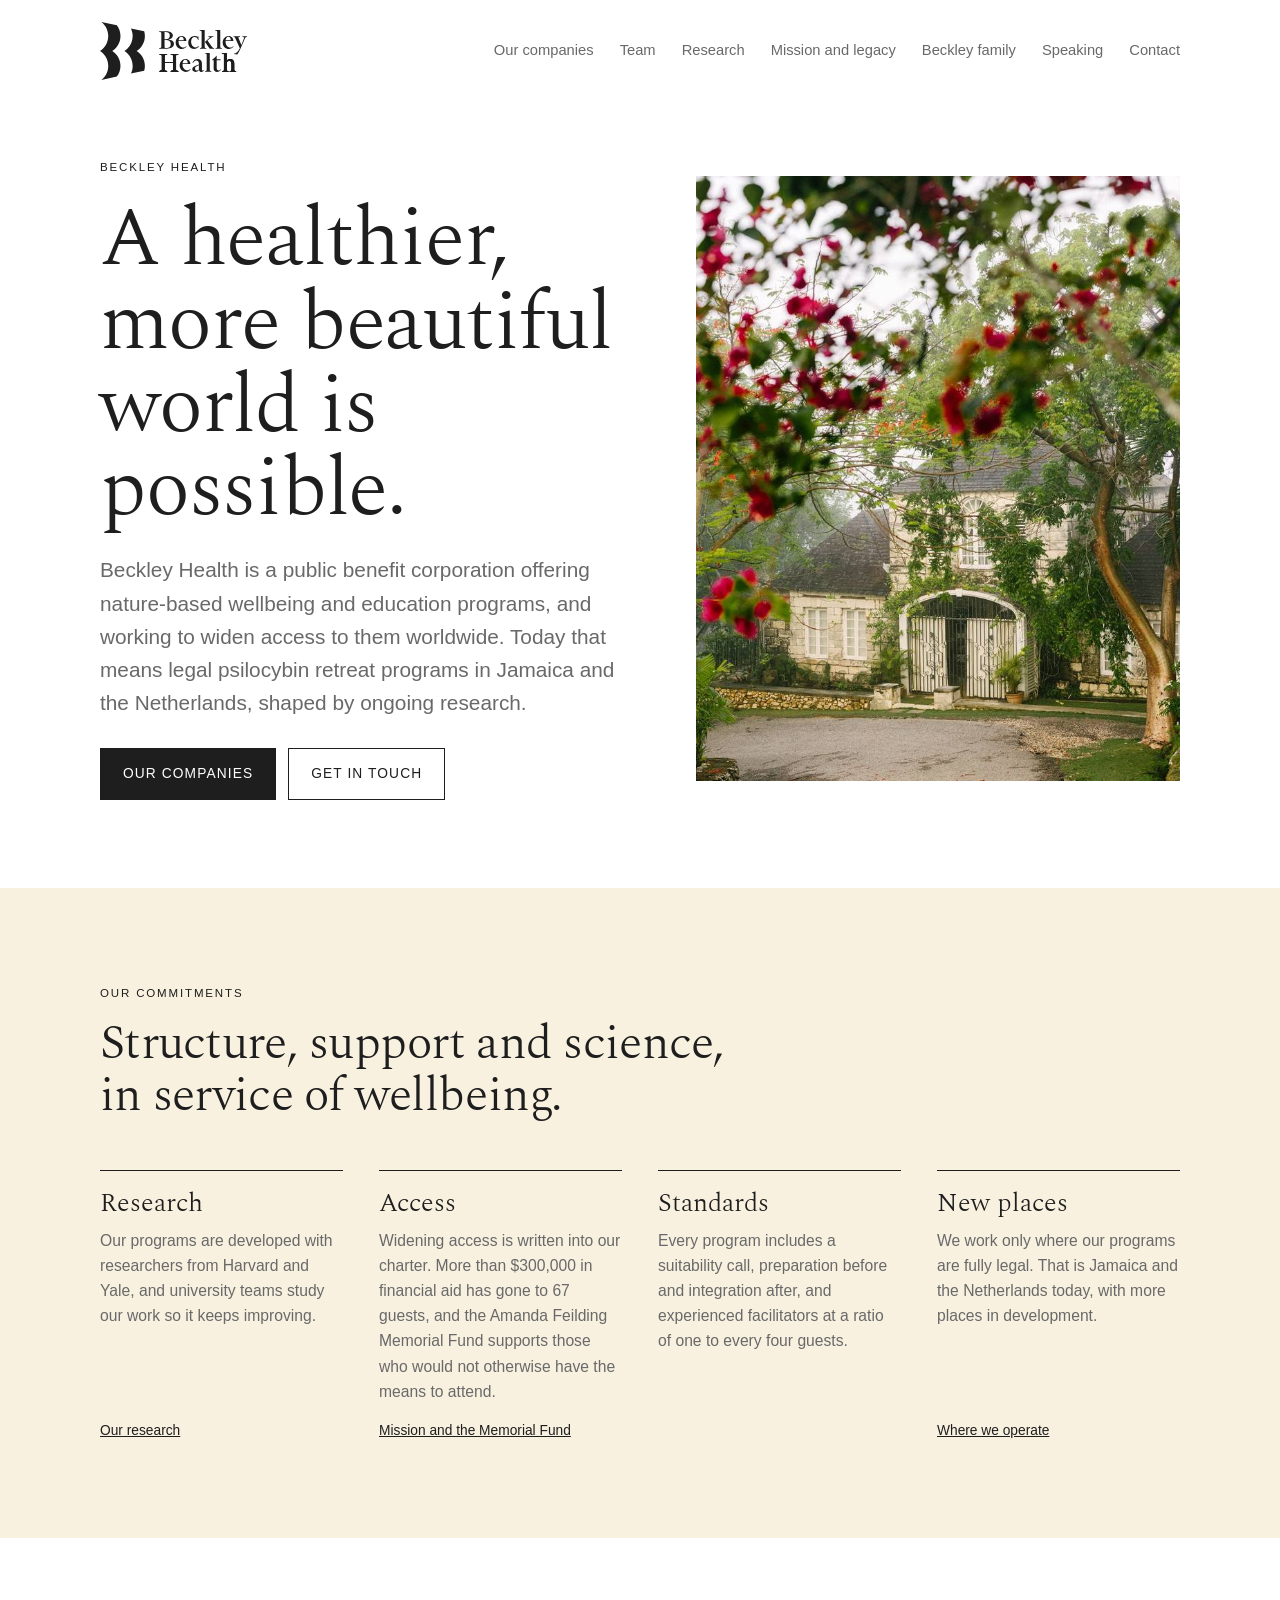
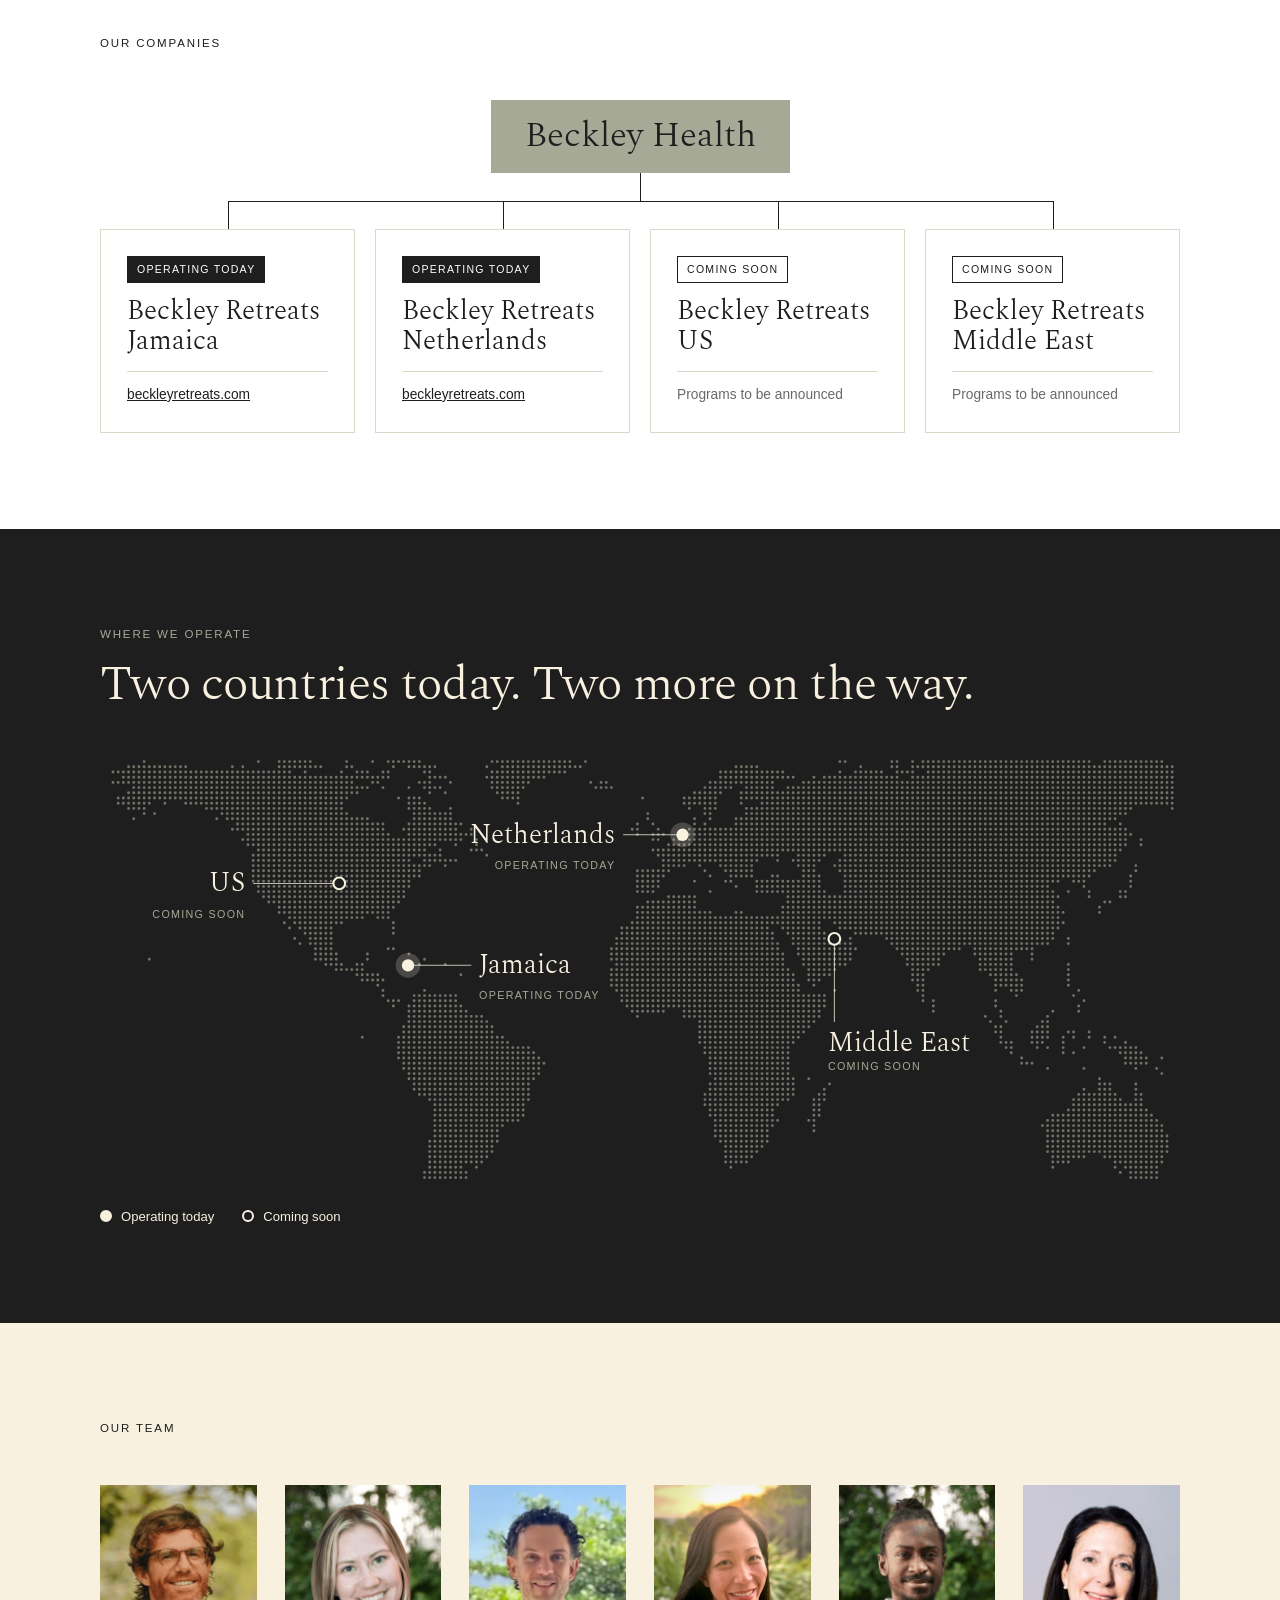
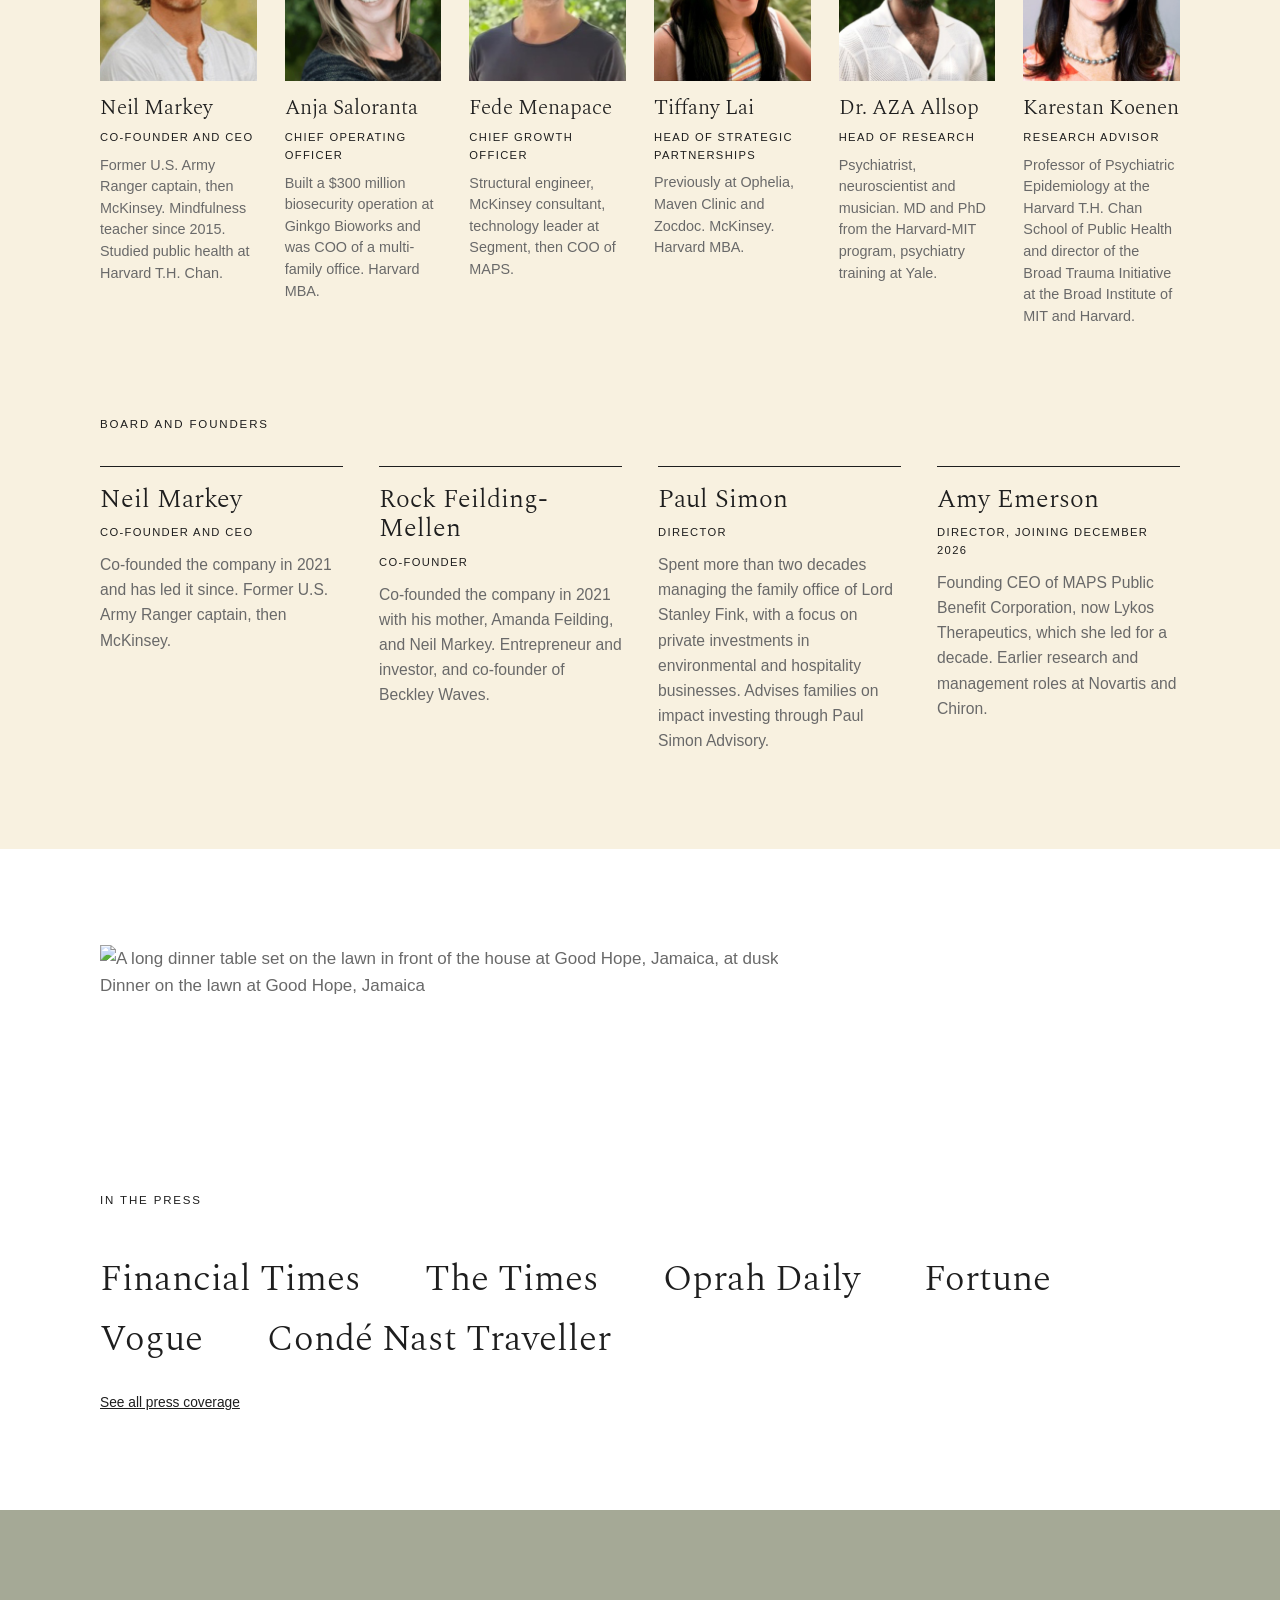
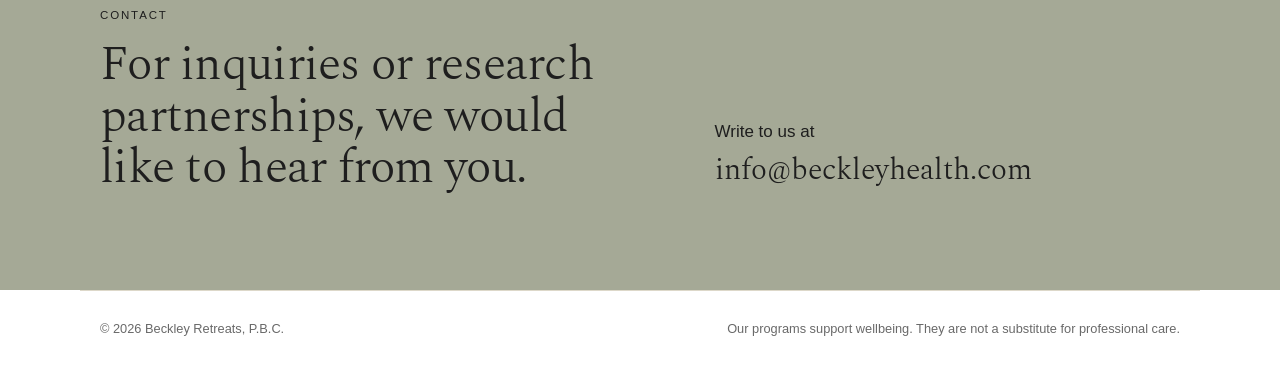
==== index.html @ 7d53c4f8 "Add files via upload" ====
<!doctype html>
<html lang="en">
<head>
<meta charset="utf-8">
<meta name="viewport" content="width=device-width, initial-scale=1, viewport-fit=cover">
<title>Beckley Health</title>
<meta name="description" content="Beckley Health is a public benefit corporation offering nature-based wellbeing and education programs, and working to widen access to them worldwide.">
<meta name="robots" content="noindex, nofollow">
<meta property="og:title" content="Beckley Health">
<meta property="og:description" content="Beckley Health is a public benefit corporation offering nature-based wellbeing and education programs, and working to widen access to them worldwide.">
<meta property="og:type" content="website">
<meta property="og:image" content="assets/share.jpg">
<meta name="twitter:card" content="summary_large_image">
<link rel="icon" href="favicon.ico" sizes="48x48">
<link rel="icon" href="assets/favicon.svg" type="image/svg+xml">
<link rel="icon" href="icon-192.png" type="image/png" sizes="192x192">
<link rel="apple-touch-icon" href="apple-touch-icon.png">
<link rel="preconnect" href="https://fonts.googleapis.com">
<link rel="preconnect" href="https://fonts.gstatic.com" crossorigin>
<link rel="stylesheet" href="https://fonts.googleapis.com/css2?family=Spectral:wght@300&display=swap">
<link rel="stylesheet" href="assets/site.css?v=9">
</head>
<body>
<header>
  <div class="wrap">
    <a class="brand" href="#top" aria-label="Beckley Health"><svg viewBox="82 53 1266 499" aria-hidden="true"><g fill="currentColor"><path d="M258.1,427.5c-1.1-52.9-29.1-98.9-70.8-125.2c43.5-27.4,71.9-76.3,70.8-131.4 c-0.7-33.5-12.2-64.3-31.1-89L93.2,53.2c36.4,27.7,59.9,71.5,59.9,120.8c0,40.8-16.1,77.8-42.3,105.1 c-8.5,8.9-18.1,16.7-28.5,23.3c10.4,6.6,20,14.4,28.5,23.3c26.2,27.3,42.3,64.3,42.3,105.1 c0,49.3-23.5,93-59.9,120.8l133.7-28.7C247.1,496.3,258.9,463.2,258.1,427.5z"/><path d="M363.1,173.9c0,40.8-16.1,77.8-42.3,105.1c-8.5,8.9-18.1,16.7-28.5,23.3c10.4,6.6,20,14.4,28.5,23.3 c26.2,27.3,42.3,64.3,42.3,105.1c0,23.7-5.5,46.2-15.2,66.2l114.4-24.5c4-14.2,6.1-29.2,5.8-44.8 c-1.1-52.9-29.1-98.9-70.8-125.2c43.5-27.4,71.9-76.3,70.8-131.4c-0.3-13.4-2.3-26.3-5.8-38.5l-114.4-24.5 C357.7,127.7,363.1,150.2,363.1,173.9z"/><path d="M591.4,277.2c13.6,0,18.3-1.2,18.3-13.1V151.8c0-11.9-4.7-13.1-18.3-13.1v-5.7h58.1 c32.7,0,59.6,11.9,59.6,36.6c0,18.8-17.8,31.2-38.8,34.4c26,2.2,48,14.1,48,36.9c0,28.2-27.2,42.1-60.4,42.1 H591.4V277.2z M637.4,202h8.9c19.5,0,36.1-7.4,36.1-32.2c0-24-16.6-30.4-37.1-30.4h-7.9V202z M654.5,276.7 c19.3,0,35.9-7.7,35.9-34.9c0-24.7-15.8-33.6-37.9-33.6h-15.1v56.9c0,9.9,5,11.6,12.1,11.6H654.5z"/><path d="M786.1,285.4c-29.2,0-53.2-22.3-53.2-54.2c0-32.7,24.7-57.1,50.5-57.1c28.4,0,42.1,22.5,42.1,43 h-67.5c0,0.7,0,1.7,0,2.7c0,29.9,16.8,51.7,40.8,51.7c10.4,0,18.6-4,25.2-12.9l3.2,3 C817.5,277.2,801.9,285.4,786.1,285.4z M758.4,210.9h44.3c-0.7-17.6-6.9-30.2-20-30.2 C769.8,180.7,760.4,191.1,758.4,210.9z"/><path d="M865.8,221.5c0,29.2,16.6,50,38.4,50c10.4,0,17.3-3.5,25-13.1l3.5,3 c-9.7,16.1-26,24-41.1,24c-27.5,0-50.2-21-50.2-53.4c0-33.1,26.2-57.9,54.4-57.9 c13.9,0,20.5,5.9,24.2,5.9c3,0,4-2.2,5-4.7h3.2l2,32.9l-4.5,0.2c-3.5-17.8-15.1-27.2-28.4-27.2 C879.6,181.2,865.8,197.5,865.8,221.5z"/><path d="M956.3,140.6c0-12.1-3-13.4-16.1-13.4v-5.2h42.5v142.3c0,12.1,2.5,13.4,13.4,13.4v5.2h-53.4v-5.2 c11.1,0,13.6-1.2,13.6-13.4V140.6z M1041.7,262.3c9.2,11.9,13.6,14.8,21.8,15.3v5.2h-37.4l-35.9-51 c-3.2-4-5.9-6.9-5.9-6.9l35.4-31.9c3.5-3.2,5.7-5.9,5.7-7.9c0-2.2-3-3.5-10.4-3.5v-5.2h42.5v5.2 c-12.6,0-21,5.7-30.2,13.6l-20.5,17.8L1041.7,262.3z"/><path d="M1074.3,127.2v-5.2h42.5v142.3c0,12.1,2.5,13.4,13.4,13.4v5.2h-53.4v-5.2c11.1,0,13.6-1.2,13.6-13.4 v-123.7C1090.4,128.5,1087.4,127.2,1074.3,127.2z"/><path d="M1190.6,285.4c-29.2,0-53.2-22.3-53.2-54.2c0-32.7,24.7-57.1,50.5-57.1c28.4,0,42.1,22.5,42.1,43 h-67.5c0,0.7,0,1.7,0,2.7c0,29.9,16.8,51.7,40.8,51.7c10.4,0,18.6-4,25.2-12.9l3.2,3 C1222,277.2,1206.4,285.4,1190.6,285.4z M1162.9,210.9h44.3c-0.7-17.6-6.9-30.2-20-30.2 C1174.3,180.7,1164.9,191.1,1162.9,210.9z"/><path d="M1234.1,329.1v-3.2c18.8-2.5,35.9-17.8,51.2-47.5l-38.1-83.9c-5-10.9-6.2-12.9-16.3-12.9v-5.2h55.7v5.2 c-8.4,0-13.4,0.5-13.4,5.4c0,2,0.7,4.2,2.2,7.7l23,55.4l22-54.7c1.2-3.2,2-5.7,2-7.4 c0-5.4-5.4-6.4-14.6-6.4v-5.2h38.6v5.2c-10.9,0-12.4,1.5-17.6,13.8l-33.6,77.4 c-13.4,30.9-26,53-32.7,59.4L1234.1,329.1z"/><path d="M648.6 474.3C633.9 474.3 627.3 474.1 627.3 462.4V405H709.7V462.4C709.7 474.1 703.1 474.3 688.5 474.3V480H745.7V474.3C731 474.3 724.4 474.1 724.4 462.4V347.6C724.4 335.9 731 335.7 745.7 335.7V330H688.5V335.7C703.1 335.7 709.7 335.9 709.7 347.6V398.1H627.3V347.6C627.3 335.9 633.9 335.7 648.6 335.7V330H591.4V335.7C606.1 335.7 612.7 335.9 612.7 347.6V462.4C612.7 474.1 606.1 474.3 591.4 474.3V480H648.6Z"/><path d="M650.4 474.3C635.7 474.3 629.1 474.1 629.1 462.4V405H711.5V462.4C711.5 474.1 704.9 474.3 690.2 474.3V480H747.5V474.3C732.8 474.3 726.2 474.1 726.2 462.4V347.6C726.2 335.9 732.8 335.7 747.5 335.7V330H690.2V335.7C704.9 335.7 711.5 335.9 711.5 347.6V398.1H629.1V347.6C629.1 335.9 635.7 335.7 650.4 335.7V330H593.2V335.7C607.8 335.7 614.4 335.9 614.4 347.6V462.4C614.4 474.1 607.8 474.3 593.2 474.3V480H650.4Z"/><path d="M652.2 474.3C637.5 474.3 630.9 474.1 630.9 462.4V405H713.3V462.4C713.3 474.1 706.7 474.3 692 474.3V480H749.2V474.3C734.6 474.3 728 474.1 728 462.4V347.6C728 335.9 734.6 335.7 749.2 335.7V330H692V335.7C706.7 335.7 713.3 335.9 713.3 347.6V398.1H630.9V347.6C630.9 335.9 637.5 335.7 652.2 335.7V330H594.9V335.7C609.6 335.7 616.2 335.9 616.2 347.6V462.4C616.2 474.1 609.6 474.3 594.9 474.3V480H652.2Z"/><path d="M653.9 474.3C639.3 474.3 632.7 474.1 632.7 462.4V405H715.1V462.4C715.1 474.1 708.5 474.3 693.8 474.3V480H751V474.3C736.3 474.3 729.7 474.1 729.7 462.4V347.6C729.7 335.9 736.3 335.7 751 335.7V330H693.8V335.7C708.5 335.7 715.1 335.9 715.1 347.6V398.1H632.7V347.6C632.7 335.9 639.3 335.7 653.9 335.7V330H596.7V335.7C611.4 335.7 618 335.9 618 347.6V462.4C618 474.1 611.4 474.3 596.7 474.3V480H653.9Z"/><path d="M655.7 474.3C641 474.3 634.4 474.1 634.4 462.4V405H716.8V462.4C716.8 474.1 710.2 474.3 695.6 474.3V480H752.8V474.3C738.1 474.3 731.5 474.1 731.5 462.4V347.6C731.5 335.9 738.1 335.7 752.8 335.7V330H695.6V335.7C710.2 335.7 716.8 335.9 716.8 347.6V398.1H634.4V347.6C634.4 335.9 641 335.7 655.7 335.7V330H598.5V335.7C613.2 335.7 619.8 335.9 619.8 347.6V462.4C619.8 474.1 613.2 474.3 598.5 474.3V480H655.7Z"/><path d="M657.5 474.3C642.8 474.3 636.2 474.1 636.2 462.4V405H718.6V462.4C718.6 474.1 712 474.3 697.3 474.3V480H754.5V474.3C739.9 474.3 733.3 474.1 733.3 462.4V347.6C733.3 335.9 739.9 335.7 754.5 335.7V330H697.3V335.7C712 335.7 718.6 335.9 718.6 347.6V398.1H636.2V347.6C636.2 335.9 642.8 335.7 657.5 335.7V330H600.3V335.7C614.9 335.7 621.5 335.9 621.5 347.6V462.4C621.5 474.1 614.9 474.3 600.3 474.3V480H657.5Z"/><path d="M659.2 474.3C644.6 474.3 638 474.1 638 462.4V405H720.4V462.4C720.4 474.1 713.8 474.3 699.1 474.3V480H756.3V474.3C741.6 474.3 735 474.1 735 462.4V347.6C735 335.9 741.6 335.7 756.3 335.7V330H699.1V335.7C713.8 335.7 720.4 335.9 720.4 347.6V398.1H638V347.6C638 335.9 644.6 335.7 659.2 335.7V330H602V335.7C616.7 335.7 623.3 335.9 623.3 347.6V462.4C623.3 474.1 616.7 474.3 602 474.3V480H659.2Z"/><path d="M661 474.3C646.3 474.3 639.7 474.1 639.7 462.4V405H722.1V462.4C722.1 474.1 715.5 474.3 700.9 474.3V480H758.1V474.3C743.4 474.3 736.8 474.1 736.8 462.4V347.6C736.8 335.9 743.4 335.7 758.1 335.7V330H700.9V335.7C715.5 335.7 722.1 335.9 722.1 347.6V398.1H639.7V347.6C639.7 335.9 646.3 335.7 661 335.7V330H603.8V335.7C618.5 335.7 625.1 335.9 625.1 347.6V462.4C625.1 474.1 618.5 474.3 603.8 474.3V480H661Z"/><path transform="translate(34.2 197.1)" d="M786.1,285.4c-29.2,0-53.2-22.3-53.2-54.2c0-32.7,24.7-57.1,50.5-57.1c28.4,0,42.1,22.5,42.1,43 h-67.5c0,0.7,0,1.7,0,2.7c0,29.9,16.8,51.7,40.8,51.7c10.4,0,18.6-4,25.2-12.9l3.2,3 C817.5,277.2,801.9,285.4,786.1,285.4z M758.4,210.9h44.3c-0.7-17.6-6.9-30.2-20-30.2 C769.8,180.7,760.4,191.1,758.4,210.9z"/><path transform="translate(-269.3 0.0)" d="M1179,384.7c-11.4,0-21,7.7-27,21.5l-5-2c6.4-19.1,22.5-33.1,43.8-33.1 c23.3,0,37.6,14.6,37.6,38.1v51.5c0,6.9,3.7,10.4,7.9,10.4c3.7,0,5.7-1.5,8.9-5.2l3,3.2 c-4.5,7.2-12.4,13.4-22.8,13.4c-10.6,0-19.8-5.9-23-17.3c-6.2,8.9-17.6,17.3-31.2,17.3 c-13.9,0-26.2-8.9-26.2-24.2c0-15.8,13.4-23.5,32.9-30.9l24.2-9.2v-7.2 C1202.2,396.6,1195.3,384.7,1179,384.7z M1185.4,431c-9.4,4-16.3,9.4-16.3,21 c0,10.4,6.7,17.6,16.3,17.6c5.9,0,11.9-3.2,16.8-8.7v-36.1L1185.4,431z"/><path transform="translate(-90.4 197.1)" d="M1074.3,127.2v-5.2h42.5v142.3c0,12.1,2.5,13.4,13.4,13.4v5.2h-53.4v-5.2c11.1,0,13.6-1.2,13.6-13.4 v-123.7C1090.4,128.5,1087.4,127.2,1074.3,127.2z"/><path transform="translate(193.9 0.0)" d="M890.2,344.1h2v29.9c7.9,0,26.7-0.2,33.9-1l-1.5,8.4h-32.4v67.5c0,11.9,5.2,20.5,16.3,20.5 c7.4,0,12.4-3.5,17.6-10.6l3.7,3c-7.9,12.9-19.6,20.5-34.1,20.5c-16.8,0-29.9-12.1-29.9-29.7l0.7-71.5 h-13.1v-3.5C867.2,369.4,881.8,355.5,890.2,344.1z"/><path d="M1177.7 474.8C1165.6 474.8 1161.9 474.6 1161.9 462.4V401.8C1166.5 392.9 1176 384.2 1187.7 384.2C1203.8 384.2 1211.8 395.1 1211.8 413.9V462.4C1211.8 474.6 1208.2 474.8 1196 474.8V480H1242V474.8C1229.6 474.8 1225.9 474.6 1225.9 462.4V410C1225.9 390.1 1216.9 373.6 1195.5 373.6C1178.2 373.6 1166.3 388.4 1161.9 397.3V319.1H1129.3V324.3C1144.9 324.3 1147.8 325 1147.8 337.2V462.4C1147.8 474.6 1144.1 474.8 1131.7 474.8V480H1177.7Z"/><path d="M1179.5 474.8C1167.3 474.8 1163.7 474.6 1163.7 462.4V401.8C1168.3 392.9 1177.8 384.2 1189.5 384.2C1205.5 384.2 1213.6 395.1 1213.6 413.9V462.4C1213.6 474.6 1209.9 474.8 1197.8 474.8V480H1243.8V474.8C1231.3 474.8 1227.7 474.6 1227.7 462.4V410C1227.7 390.1 1218.7 373.6 1197.3 373.6C1180 373.6 1168.1 388.4 1163.7 397.3V319.1H1131.1V324.3C1146.6 324.3 1149.6 325 1149.6 337.2V462.4C1149.6 474.6 1145.9 474.8 1133.5 474.8V480H1179.5Z"/><path d="M1181.3 474.8C1169.1 474.8 1165.4 474.6 1165.4 462.4V401.8C1170.1 392.9 1179.6 384.2 1191.3 384.2C1207.3 384.2 1215.4 395.1 1215.4 413.9V462.4C1215.4 474.6 1211.7 474.8 1199.5 474.8V480H1245.5V474.8C1233.1 474.8 1229.5 474.6 1229.5 462.4V410C1229.5 390.1 1220.5 373.6 1199 373.6C1181.8 373.6 1169.8 388.4 1165.4 397.3V319.1H1132.8V324.3C1148.4 324.3 1151.3 325 1151.3 337.2V462.4C1151.3 474.6 1147.7 474.8 1135.3 474.8V480H1181.3Z"/><path d="M1183 474.8C1170.9 474.8 1167.2 474.6 1167.2 462.4V401.8C1171.8 392.9 1181.3 384.2 1193 384.2C1209.1 384.2 1217.1 395.1 1217.1 413.9V462.4C1217.1 474.6 1213.5 474.8 1201.3 474.8V480H1247.3V474.8C1234.9 474.8 1231.2 474.6 1231.2 462.4V410C1231.2 390.1 1222.2 373.6 1200.8 373.6C1183.5 373.6 1171.6 388.4 1167.2 397.3V319.1H1134.6V324.3C1150.2 324.3 1153.1 325 1153.1 337.2V462.4C1153.1 474.6 1149.5 474.8 1137 474.8V480H1183Z"/><path d="M1184.8 474.8C1172.6 474.8 1169 474.6 1169 462.4V401.8C1173.6 392.9 1183.1 384.2 1194.8 384.2C1210.9 384.2 1218.9 395.1 1218.9 413.9V462.4C1218.9 474.6 1215.2 474.8 1203.1 474.8V480H1249.1V474.8C1236.7 474.8 1233 474.6 1233 462.4V410C1233 390.1 1224 373.6 1202.6 373.6C1185.3 373.6 1173.4 388.4 1169 397.3V319.1H1136.4V324.3C1152 324.3 1154.9 325 1154.9 337.2V462.4C1154.9 474.6 1151.2 474.8 1138.8 474.8V480H1184.8Z"/><path d="M1186.6 474.8C1174.4 474.8 1170.8 474.6 1170.8 462.4V401.8C1175.4 392.9 1184.9 384.2 1196.6 384.2C1212.6 384.2 1220.7 395.1 1220.7 413.9V462.4C1220.7 474.6 1217 474.8 1204.8 474.8V480H1250.8V474.8C1238.4 474.8 1234.8 474.6 1234.8 462.4V410C1234.8 390.1 1225.8 373.6 1204.4 373.6C1187.1 373.6 1175.1 388.4 1170.8 397.3V319.1H1138.1V324.3C1153.7 324.3 1156.6 325 1156.6 337.2V462.4C1156.6 474.6 1153 474.8 1140.6 474.8V480H1186.6Z"/><path d="M1188.4 474.8C1176.2 474.8 1172.5 474.6 1172.5 462.4V401.8C1177.2 392.9 1186.7 384.2 1198.3 384.2C1214.4 384.2 1222.4 395.1 1222.4 413.9V462.4C1222.4 474.6 1218.8 474.8 1206.6 474.8V480H1252.6V474.8C1240.2 474.8 1236.6 474.6 1236.6 462.4V410C1236.6 390.1 1227.5 373.6 1206.1 373.6C1188.8 373.6 1176.9 388.4 1172.5 397.3V319.1H1139.9V324.3C1155.5 324.3 1158.4 325 1158.4 337.2V462.4C1158.4 474.6 1154.8 474.8 1142.4 474.8V480H1188.4Z"/><path d="M1190.1 474.8C1178 474.8 1174.3 474.6 1174.3 462.4V401.8C1178.9 392.9 1188.4 384.2 1200.1 384.2C1216.2 384.2 1224.2 395.1 1224.2 413.9V462.4C1224.2 474.6 1220.6 474.8 1208.4 474.8V480H1254.4V474.8C1242 474.8 1238.3 474.6 1238.3 462.4V410C1238.3 390.1 1229.3 373.6 1207.9 373.6C1190.6 373.6 1178.7 388.4 1174.3 397.3V319.1H1141.7V324.3C1157.3 324.3 1160.2 325 1160.2 337.2V462.4C1160.2 474.6 1156.5 474.8 1144.1 474.8V480H1190.1Z"/></g></svg></a>
    <input type="checkbox" id="nav-t" class="nav-t" aria-label="Open menu"><label for="nav-t" class="menu"><span class="o">Menu</span><span class="c">Close</span></label>
    <nav aria-label="Site"><a href="index.html#companies">Our companies</a><a href="index.html#team">Team</a><a href="research.html">Research</a><a href="mission.html">Mission and legacy</a><a href="ecosystem.html">Beckley family</a><a href="speaking.html">Speaking</a><a href="index.html#contact">Contact</a></nav>
  </div>
</header>

<main id="top">
  <div class="hero">
    <div class="wrap">
      <div class="hero-text">
        <div class="eyebrow">Beckley Health</div>
        <h1>A healthier, more beautiful world is possible.</h1>
        <p class="lede">Beckley Health is a public benefit corporation offering nature-based wellbeing and education programs, and working to widen access to them worldwide. Today that means legal psilocybin retreat programs in Jamaica and the Netherlands, shaped by ongoing research.</p>
        <div class="btns"><a class="btn solid" href="#companies">Our companies</a><a class="btn ghost" href="#contact">Get in touch</a></div>
      </div>
      <figure><img src="assets/hero.jpg" srcset="assets/hero-700.jpg 700w, assets/hero.jpg 1200w" sizes="(max-width: 820px) 100vw, 520px" width="1200" height="1799" fetchpriority="high" alt="The drive to the coach house at Good Hope, Jamaica, framed by pink flowers"></figure>
    </div>
  </div>

  <section id="what" class="alt">
    <div class="wrap">
      <div class="sec-head"><div class="eyebrow">Our commitments</div><h2>Structure, support and science, in service of wellbeing.</h2></div>
      <div class="three four">
        <div><h3>Research</h3><p>Our programs are developed with researchers from Harvard and Yale, and university teams study our work so it keeps improving.</p><a class="more" href="research.html">Our research</a></div>
        <div><h3>Access</h3><p>Widening access is written into our charter. More than $300,000 in financial aid has gone to 67 guests, and the Amanda Feilding Memorial Fund supports those who would not otherwise have the means to attend.</p><a class="more" href="mission.html#pbc">Mission and the Memorial Fund</a></div>
        <div><h3>Standards</h3><p>Every program includes a suitability call, preparation before and integration after, and experienced facilitators at a ratio of one to every four guests.</p></div>
        <div><h3>New places</h3><p>We work only where our programs are fully legal. That is Jamaica and the Netherlands today, with more places in development.</p><a class="more" href="#where">Where we operate</a></div>
      </div>
    </div>
  </section>

  <section id="companies">
    <div class="wrap">
      <div class="sec-head"><div class="eyebrow">Our companies</div></div>
      <div class="tree">
        <div class="parent">Beckley Health</div>
        <div class="kids">
          <div class="co">
            <span class="tag live">Operating today</span>
            <div class="name">Beckley Retreats<br>Jamaica</div>
            <a class="more" href="https://www.beckleyretreats.com">beckleyretreats.com</a>
          </div>
          <div class="co">
            <span class="tag live">Operating today</span>
            <div class="name">Beckley Retreats<br>Netherlands</div>
            <a class="more" href="https://www.beckleyretreats.com">beckleyretreats.com</a>
          </div>
          <div class="co">
            <span class="tag">Coming soon</span>
            <div class="name">Beckley Retreats<br>US</div>
            <div class="places">Programs to be announced</div>
          </div>
          <div class="co">
            <span class="tag">Coming soon</span>
            <div class="name">Beckley Retreats<br>Middle East</div>
            <div class="places">Programs to be announced</div>
          </div>
        </div>
      </div>
    </div>
  </section>

  <section class="mapband" id="where">
    <div class="wrap">
      <div class="sec-head"><div class="eyebrow">Where we operate</div><h2>Two countries today. Two more on the way.</h2></div>
      <div class="worldmap"><div class="wm-in">
        <img src="assets/map.svg?v=2" alt="World map showing Beckley Retreats in Jamaica and the Netherlands today, with the US and the Middle East coming soon" width="1664" height="648" loading="lazy">
          <span class="ml l" style="right:86.54%;top:29.54%"><b>US</b><i>Coming soon</i></span>
          <span class="ml r" style="left:35.10%;top:49.00%"><b>Jamaica</b><i>Operating today</i></span>
          <span class="ml l" style="right:52.28%;top:18.00%"><b>Netherlands</b><i>Operating today</i></span>
          <span class="ml b" style="left:67.40%;top:63.72%"><b>Middle East</b><i>Coming soon</i></span>
          <i class="pin soon" style="left:22.15%;top:29.55%"></i><i class="pin live" style="left:28.52%;top:49.00%"></i><i class="pin live" style="left:53.94%;top:18.00%"></i><i class="pin soon" style="left:68.00%;top:42.72%"></i>
      </div></div>
      <p class="legend"><span class="key live"><i></i>Operating today</span><span class="key soon"><i></i>Coming soon</span></p>
    </div>
  </section>

  <section id="team" class="alt">
    <div class="wrap">
      <div class="sec-head"><div class="eyebrow">Our team</div></div>
      <div class="people">
        <div class="person"><img src="assets/team-neil.jpg" alt="Neil Markey" loading="lazy" width="640" height="800"><h3>Neil Markey</h3><div class="role">Co-Founder and CEO</div><p>Former U.S. Army Ranger captain, then McKinsey. Mindfulness teacher since 2015. Studied public health at Harvard T.H. Chan.</p></div>
        <div class="person"><img src="assets/team-anja.jpg" alt="Anja Saloranta" loading="lazy" width="640" height="800"><h3>Anja Saloranta</h3><div class="role">Chief Operating Officer</div><p>Built a $300 million biosecurity operation at Ginkgo Bioworks and was COO of a multi-family office. Harvard MBA.</p></div>
        <div class="person"><img src="assets/team-fede.jpg?v=2" alt="Fede Menapace" loading="lazy" width="640" height="800"><h3>Fede Menapace</h3><div class="role">Chief Growth Officer</div><p>Structural engineer, McKinsey consultant, technology leader at Segment, then COO of MAPS.</p></div>
        <div class="person"><img src="assets/team-tiffany.jpg?v=2" alt="Tiffany Lai" loading="lazy" width="640" height="800"><h3>Tiffany Lai</h3><div class="role">Head of Strategic Partnerships</div><p>Previously at Ophelia, Maven Clinic and Zocdoc. McKinsey. Harvard MBA.</p></div>
        <div class="person"><img src="assets/team-aza.jpg" alt="Dr. AZA Allsop" loading="lazy" width="640" height="800"><h3>Dr. AZA Allsop</h3><div class="role">Head of Research</div><p>Psychiatrist, neuroscientist and musician. MD and PhD from the Harvard-MIT program, psychiatry training at Yale.</p></div>
        <div class="person"><img src="assets/team-karestan.jpg?v=2" alt="Karestan Koenen" loading="lazy" width="640" height="800"><h3>Karestan Koenen</h3><div class="role">Research Advisor</div><p>Professor of Psychiatric Epidemiology at the Harvard T.H. Chan School of Public Health and director of the Broad Trauma Initiative at the Broad Institute of MIT and Harvard.</p></div>
      </div>
      <div class="sec-head board-head" id="board"><div class="eyebrow">Board and founders</div></div>
      <div class="three four board">
        <div><h3>Neil Markey</h3><div class="role">Co-Founder and CEO</div><p>Co-founded the company in 2021 and has led it since. Former U.S. Army Ranger captain, then McKinsey.</p></div>
        <div><h3>Rock Feilding-Mellen</h3><div class="role">Co-Founder</div><p>Co-founded the company in 2021 with his mother, Amanda Feilding, and Neil Markey. Entrepreneur and investor, and co-founder of Beckley Waves.</p></div>
        <div><h3>Paul Simon</h3><div class="role">Director</div><p>Spent more than two decades managing the family office of Lord Stanley Fink, with a focus on private investments in environmental and hospitality businesses. Advises families on impact investing through Paul Simon Advisory.</p></div>
        <div><h3>Amy Emerson</h3><div class="role">Director, joining December 2026</div><p>Founding CEO of MAPS Public Benefit Corporation, now Lykos Therapeutics, which she led for a decade. Earlier research and management roles at Novartis and Chiron.</p></div>
      </div>
    </div>
  </section>

  <section class="photo">
    <div class="wrap">
      <figure><img src="assets/lawn.jpg" alt="A long dinner table set on the lawn in front of the house at Good Hope, Jamaica, at dusk" width="1024" height="576" loading="lazy"><figcaption>Dinner on the lawn at Good Hope, Jamaica</figcaption></figure>
    </div>
  </section>

  <section id="press">
    <div class="wrap">
      <div class="sec-head"><div class="eyebrow">In the press</div></div>
      <div class="press">
        <a href="https://www.ft.com/content/413af6e6-0344-4567-94ee-1cba0a21e462" rel="noopener">Financial Times</a>
        <a href="https://www.thetimes.com/life-style/health-fitness/article/posh-magic-mushroom-retreat-fp097n8jj" rel="noopener">The Times</a>
        <a href="https://www.oprahdaily.com/life/health/a71495140/psychedelic-retreat-experience/" rel="noopener">Oprah Daily</a>
        <a href="https://fortune.com/2024/08/26/psychedelic-mushroom-retreat-leadership-management-self-improvement-c-suite/" rel="noopener">Fortune</a>
        <a href="https://www.vogue.com/article/are-psychedelic-retreats-the-future-of-wellness-travel" rel="noopener">Vogue</a>
        <a href="https://www.cntraveller.com/article/the-rise-of-psychedelic-retreats" rel="noopener">Condé Nast Traveller</a>
      </div>
      <p class="note"><a href="https://www.beckleyretreats.com/press">See all press coverage</a></p>
    </div>
  </section>

  <section id="contact" class="band">
    <div class="wrap">
      <div><div class="eyebrow">Contact</div><h2 style="margin-top:14px">For inquiries or research partnerships, we would like to hear from you.</h2></div>
      <div><p>Write to us at</p><p class="mail">info@beckleyhealth.com</p></div>
    </div>
  </section>
</main>

<footer>
  <div class="wrap">
    <span>&copy; 2026 Beckley Retreats, P.B.C.</span>
    <span>Our programs support wellbeing. They are not a substitute for professional care.</span>
  </div>
</footer>

</body>
</html>
---- assets/site.css ----
/* Layout: a quiet one-page company site. White ground, one large photograph, sage used once for the contact band. */
:root{
  color-scheme:light;
  --bg:#FFFFFF; --alt:#F8F1E0; --ink:#1E1E1E; --body:#696969; --line:#DDD8C9; --sage:#A5A996; --sage-ink:#1E1E1E; --btn:#1E1E1E; --btn-ink:#FFFFFF;
  --display:Spectral,Georgia,"Times New Roman",serif;
  --sans:"Helvetica Neue",Helvetica,Arial,sans-serif;
}
*{box-sizing:border-box}
body{background:var(--bg);color:var(--body);font-family:var(--sans);font-weight:300;font-size:17px;line-height:1.6;-webkit-font-smoothing:antialiased}
h1,h2,h3,p,figure{margin:0}
h1,h2{font-family:var(--display);font-weight:300;color:var(--ink);letter-spacing:-0.015em;text-wrap:balance}
h1{font-size:clamp(2.6rem,7vw,5.2rem);line-height:1}
h2{font-size:clamp(1.9rem,4.4vw,3rem);line-height:1.08}
h3{font-family:var(--display);font-weight:300;color:var(--ink);font-size:1.6rem;line-height:1.15}
a{color:var(--ink)}
a:focus-visible{outline:2px solid var(--ink);outline-offset:3px}
.wrap{max-width:1120px;margin:0 auto;padding-left:max(20px,env(safe-area-inset-left,0px));padding-right:max(20px,env(safe-area-inset-right,0px))}
.eyebrow{font-weight:500;font-size:0.72rem;letter-spacing:0.16em;text-transform:uppercase;color:var(--ink)}
.lede{font-size:clamp(1.1rem,2vw,1.3rem);max-width:54ch}

/* header */
header .wrap{display:flex;align-items:center;justify-content:space-between;gap:16px;padding-block:22px}
.brand{display:inline-block;color:var(--ink);text-decoration:none;line-height:0}
.brand svg{height:58px;width:auto;display:block}
@media (max-width:820px){.brand svg{height:46px}}
nav{display:flex;gap:26px;font-size:0.92rem}
nav a{text-decoration:none;color:var(--body)}
nav a:hover{color:var(--ink)}

/* hero */
.hero .wrap{display:grid;grid-template-columns:minmax(0,1.1fr) minmax(0,1fr);gap:clamp(24px,5vw,64px);align-items:center;padding-block:clamp(24px,5vw,56px) clamp(40px,7vw,88px)}
.hero-text{display:flex;flex-direction:column;gap:22px;min-width:0}
.hero figure{position:relative;aspect-ratio:4 / 5;overflow:hidden;background:var(--alt)}
.hero figure img{position:absolute;inset:0;width:100%;height:100%;object-fit:cover;display:block}
.btns{display:flex;flex-wrap:wrap;gap:12px;margin-top:6px}
.btn{display:inline-block;padding:14px 22px;font-weight:500;font-size:0.86rem;letter-spacing:0.08em;text-transform:uppercase;text-decoration:none;border:1px solid var(--btn)}
.btn.solid{background:var(--btn);color:var(--btn-ink)}
.btn.ghost{color:var(--ink)}

/* sections */
section{padding-block:clamp(44px,8vw,96px)}
.alt{background:var(--alt)}
.sec-head{display:flex;flex-direction:column;gap:16px;margin-bottom:clamp(28px,5vw,48px)}
.three{display:grid;grid-template-columns:repeat(3,minmax(0,1fr));gap:clamp(22px,4vw,44px)}
.three>div{display:flex;flex-direction:column;gap:10px;border-top:1px solid var(--ink);padding-top:18px;min-width:0}
.three p{font-size:0.98rem}

.parent{position:relative;width:fit-content;margin:0 auto 28px;padding:18px 34px;background:var(--sage);color:#1E1E1E;font-family:var(--display);font-size:clamp(1.6rem,3.4vw,2.2rem);line-height:1.05}
.parent::after{content:"";position:absolute;top:100%;left:50%;height:28px;border-left:1px solid var(--ink)}
.kids{position:relative;display:grid;grid-template-columns:repeat(4,minmax(0,1fr));gap:20px;padding-top:28px}
.kids::before{content:"";position:absolute;top:0;left:calc((100% - 60px) / 8);right:calc((100% - 60px) / 8);border-top:1px solid var(--ink)}
.co{position:relative;background:var(--bg);border:1px solid var(--line);padding:clamp(18px,2.4vw,26px);display:flex;flex-direction:column;gap:14px;min-width:0}
.co::before{content:"";position:absolute;top:-29px;left:50%;height:28px;border-left:1px solid var(--ink)}
.tag{align-self:flex-start;font-size:0.66rem;font-weight:500;letter-spacing:0.12em;text-transform:uppercase;padding:4px 9px;border:1px solid var(--ink);color:var(--ink)}
.tag.live{background:var(--btn);color:var(--btn-ink)}
.co .name{font-family:var(--display);font-size:clamp(1.35rem,2.2vw,1.7rem);line-height:1.1;color:var(--ink)}
.co .places{font-size:0.86rem;color:var(--body);border-top:1px solid var(--line);padding-top:12px;margin-top:auto}
.co a.more{font-size:0.86rem;border-top:1px solid var(--line);padding-top:12px;margin-top:auto}

.people{display:grid;grid-template-columns:repeat(6,minmax(0,1fr));gap:clamp(16px,2.4vw,28px)}
.person{display:flex;flex-direction:column;gap:8px;min-width:0}
.person img{width:100%;height:auto;aspect-ratio:4 / 5;object-fit:cover;object-position:50% 15%;display:block;background:var(--line);margin-bottom:8px}
.person h3{font-size:1.3rem}
.person .role{font-size:0.7rem;font-weight:500;letter-spacing:0.12em;text-transform:uppercase;color:var(--ink)}
.person p{font-size:0.9rem;line-height:1.5}

.band{background:var(--sage);color:var(--sage-ink)}
.band .wrap{display:grid;grid-template-columns:minmax(0,1.2fr) minmax(0,1fr);gap:clamp(20px,5vw,56px);align-items:end}
.band h2{color:var(--sage-ink)}
.band p{color:var(--sage-ink)}
.mail{font-family:var(--display);font-size:clamp(1.3rem,3vw,1.9rem);color:var(--sage-ink);overflow-wrap:anywhere;user-select:all}
footer .wrap{padding-block:28px 40px;display:flex;flex-wrap:wrap;gap:8px 28px;justify-content:space-between;font-size:0.8rem;border-top:1px solid var(--line)}

@media (max-width:820px){
  .hero .wrap{grid-template-columns:minmax(0,1fr)}
  .hero figure{aspect-ratio:4 / 3}
  .three,.band .wrap{grid-template-columns:minmax(0,1fr)}
  .people{grid-template-columns:repeat(2,minmax(0,1fr));gap:28px 16px}
  .parent{margin:0 0 28px}
  .parent::after{left:20px}
  .kids{grid-template-columns:minmax(0,1fr);gap:16px;padding-top:0;padding-left:24px;margin-left:20px;border-left:1px solid var(--ink)}
  .kids::before{display:none}
  .co::before{top:50%;left:-25px;width:24px;height:0;border-left:0;border-top:1px solid var(--ink)}
}

html{scroll-behavior:smooth}
body{margin:0}
img{max-width:100%}
@media (prefers-reduced-motion: reduce){html{scroll-behavior:auto}}

/* inner pages */
nav a[aria-current="page"]{color:var(--ink)}
.page-head .wrap{display:flex;flex-direction:column;gap:20px;padding-block:clamp(28px,6vw,72px) clamp(28px,5vw,56px)}
.page-head h1{font-size:clamp(2.3rem,5.6vw,4.2rem);line-height:1.04;max-width:18ch}
.prose{display:flex;flex-direction:column;gap:18px;max-width:68ch}
.prose h3{margin-top:10px}
.two{display:grid;grid-template-columns:minmax(0,1fr) minmax(0,1.5fr);gap:clamp(24px,5vw,64px);align-items:start}
.two figure img{width:100%;height:auto;display:block}
.two figcaption{font-size:0.82rem;margin-top:10px}
.study{border-top:1px solid var(--ink);padding-top:18px;display:flex;flex-direction:column;gap:10px}
.studies{display:grid;grid-template-columns:repeat(2,minmax(0,1fr));gap:clamp(22px,4vw,44px)}
.kicker{font-size:0.7rem;font-weight:500;letter-spacing:0.12em;text-transform:uppercase;color:var(--ink)}
.notice{border:1px solid var(--ink);padding:clamp(18px,3vw,28px);max-width:72ch;display:flex;flex-direction:column;gap:10px;color:var(--ink)}
.eco{display:grid;grid-template-columns:repeat(3,minmax(0,1fr));gap:20px}
.eco .co{gap:10px}
.eco .co.us{background:var(--sage);border-color:var(--sage)}
.eco .co.us .name,.eco .co.us p,.eco .co.us .kicker{color:#1E1E1E}
.eco .co p{font-size:0.92rem;line-height:1.5}
.person .ph{aspect-ratio:4 / 5;background:var(--sage);display:flex;align-items:center;justify-content:center;margin-bottom:8px;font-family:var(--display);font-size:3rem;color:var(--ink)}
.menu{display:none}
@media (max-width:820px){
  .two,.studies,.eco{grid-template-columns:minmax(0,1fr)}
  header .wrap{flex-wrap:wrap}
  nav{display:flex;flex-wrap:wrap;gap:8px 18px;width:100%;font-size:0.86rem;padding-top:4px}
}
.note{font-size:0.86rem;margin-top:32px;max-width:72ch}
.dates{display:grid;grid-template-columns:repeat(5,minmax(0,1fr));gap:clamp(16px,3vw,32px)}
.dates>div{border-top:1px solid var(--ink);padding-top:14px}
.dates .yr{font-family:var(--display);font-size:clamp(1.8rem,3.4vw,2.4rem);line-height:1;color:var(--ink);margin-bottom:8px}
.dates p{font-size:0.92rem;line-height:1.5}
.eco .co .places{margin-top:auto}
@media (max-width:820px){.dates{grid-template-columns:repeat(2,minmax(0,1fr))}}
.eco .co::before{display:none}
.people.four{grid-template-columns:repeat(4,minmax(0,1fr))}
.person .topics{font-size:0.8rem;border-top:1px solid var(--line);padding-top:10px;margin-top:4px}
@media (max-width:820px){.people.four{grid-template-columns:repeat(2,minmax(0,1fr))}}
.mapband{background:#1E1E1E;color:#A5A996}
.mapband .eyebrow{color:#A5A996}
.mapband h2{color:#F8F1E0}
.worldmap{position:relative}
.worldmap img{width:100%;height:auto;display:block}
.ml{position:absolute;display:flex;flex-direction:column;transform:translateY(-0.86em);font-size:clamp(0.78rem,2.1vw,1.7rem);line-height:1}
.ml b{font-family:var(--display);font-weight:300;color:#F8F1E0;white-space:nowrap;line-height:1.72em;height:1.72em}
.ml i{font-style:normal;font-family:var(--sans);font-weight:500;font-size:0.4em;letter-spacing:0.12em;text-transform:uppercase;color:#A5A996;white-space:nowrap;margin-top:0.2em}
.ml.l{text-align:right;align-items:flex-end}
.ml.b{transform:none}
.ml.b b{line-height:1.2em;height:auto}
.legend{display:flex;gap:28px;margin-top:26px;font-size:0.82rem;color:#F8F1E0}
.key{display:inline-flex;align-items:center;gap:9px}
.key i{width:12px;height:12px;border-radius:50%;border:2px solid #F8F1E0;box-sizing:border-box;background:#F8F1E0}
.key.soon i{background:#1E1E1E}
@media (max-width:700px){.ml i{display:none}}

/* mobile nav: logo left, Menu button right, links open as a full-width list. No script, a hidden checkbox holds the state. */
.nav-t{position:absolute;width:1px;height:1px;opacity:0;margin:0;pointer-events:none}
@media (max-width:820px){
  header{border-bottom:1px solid var(--line)}
  header .wrap{flex-wrap:wrap;align-items:center;gap:0 16px;padding-block:14px}
  .brand svg{height:46px}
  .menu{display:inline-flex;align-items:center;justify-content:center;min-height:44px;padding:0 16px;border:1px solid var(--ink);color:var(--ink);font-size:0.74rem;font-weight:500;letter-spacing:0.14em;text-transform:uppercase;cursor:pointer;user-select:none;-webkit-tap-highlight-color:transparent}
  .menu .c{display:none}
  .nav-t:checked + .menu{background:var(--btn);color:var(--btn-ink)}
  .nav-t:checked + .menu .o{display:none}
  .nav-t:checked + .menu .c{display:inline}
  .nav-t:focus-visible + .menu{outline:2px solid var(--ink);outline-offset:3px}
  nav{display:none;width:100%;flex-direction:column;flex-wrap:nowrap;gap:0;padding-top:0;margin-top:14px;border-top:1px solid var(--ink);font-size:1rem}
  .nav-t:checked ~ nav{display:flex}
  nav a{display:flex;align-items:center;justify-content:space-between;min-height:52px;padding:6px 0;border-bottom:1px solid var(--line);font-family:var(--display);font-size:1.35rem;line-height:1.2;color:var(--ink)}
  nav a:last-child{border-bottom:0}
  nav a[aria-current="page"]::after{content:"";width:8px;height:8px;border-radius:50%;background:var(--sage)}
  .hero .wrap{padding-top:28px}
  .btns .btn{flex:1 1 auto;text-align:center}
}

/* map on phones: zoom to the part of the world we work in, enlarge the pins and names, centre the Middle East name under its pin */
.wm-in{position:relative}
.pin{display:none}
@media (max-width:700px){
  .worldmap{overflow:hidden}
  .wm-in{width:137.5%;margin-left:-4.96%}
  .ml{font-size:0.95rem}
  .ml.b{left:68%!important;transform:translateX(-78%);align-items:flex-end;text-align:right}
  .pin{display:block;position:absolute;width:11px;height:11px;margin:-5.5px 0 0 -5.5px;border-radius:50%;box-sizing:border-box;border:2px solid #F8F1E0;background:#F8F1E0}
  .pin.soon{background:#1E1E1E}
  .pin.live{box-shadow:0 0 0 5px rgba(248,241,224,0.2)}
  .legend{flex-wrap:wrap;gap:10px 24px;margin-top:20px}
}
.eco.four{grid-template-columns:repeat(2,minmax(0,1fr))}
.eco.four .co{padding:clamp(22px,3vw,34px)}
.eco.four .co p{font-size:1rem}
@media (max-width:820px){.eco.four{grid-template-columns:minmax(0,1fr)}}
.press{display:flex;flex-wrap:wrap;gap:clamp(10px,2vw,18px) clamp(28px,5vw,64px);align-items:baseline}
.press a{font-family:var(--display);font-weight:300;font-size:clamp(1.45rem,3.2vw,2.3rem);line-height:1.15;color:var(--ink);text-decoration:none;white-space:nowrap}
.press a:hover{text-decoration:underline;text-underline-offset:6px;text-decoration-thickness:1px}

/* four commitments row */
.three.four{grid-template-columns:repeat(4,minmax(0,1fr));gap:clamp(20px,3vw,36px)}
.three.four .more{font-size:0.86rem;margin-top:auto;padding-top:6px}
@media (max-width:1080px){.three.four{grid-template-columns:repeat(2,minmax(0,1fr))}}
@media (max-width:820px){.three.four{grid-template-columns:minmax(0,1fr)}}

/* board, below the team */
.board-head{margin-top:clamp(48px,8vw,88px);margin-bottom:clamp(20px,3vw,32px)}
.three.board .role{font-size:0.7rem;font-weight:500;letter-spacing:0.12em;text-transform:uppercase;color:var(--ink)}
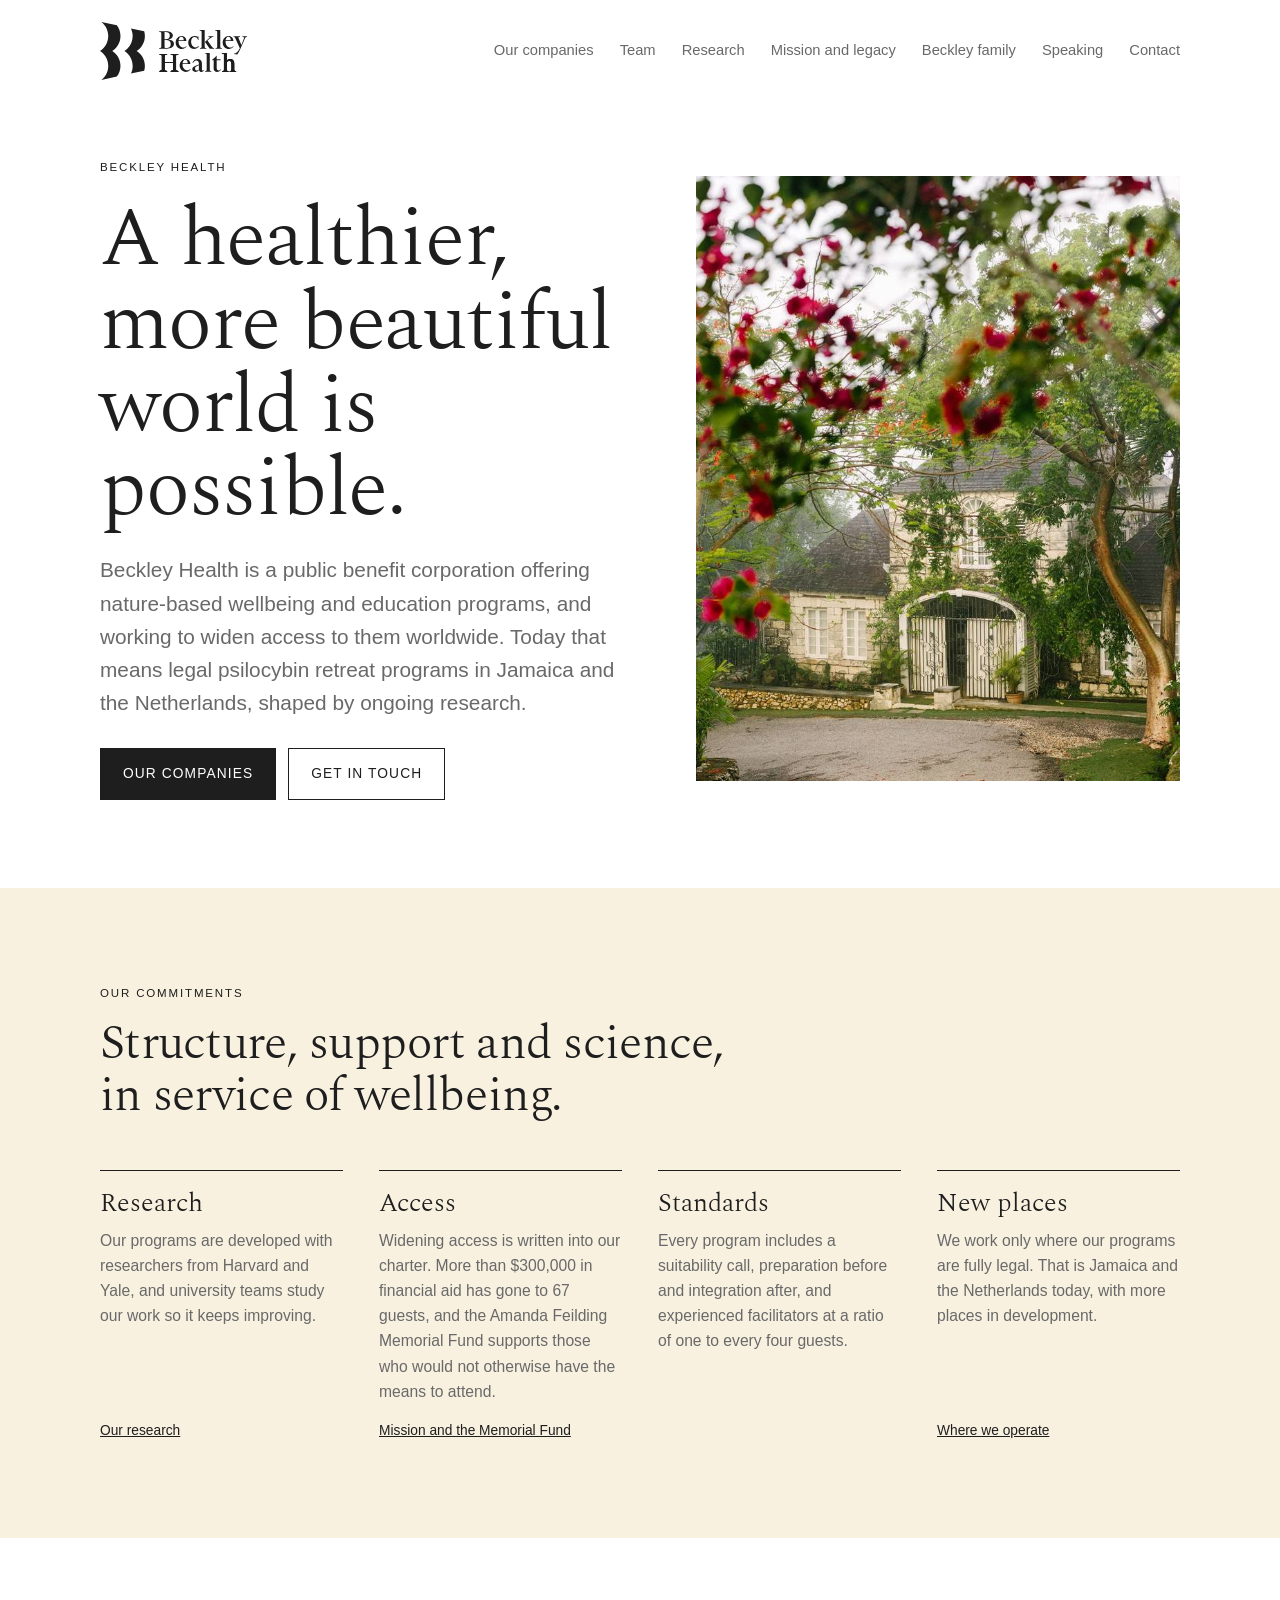
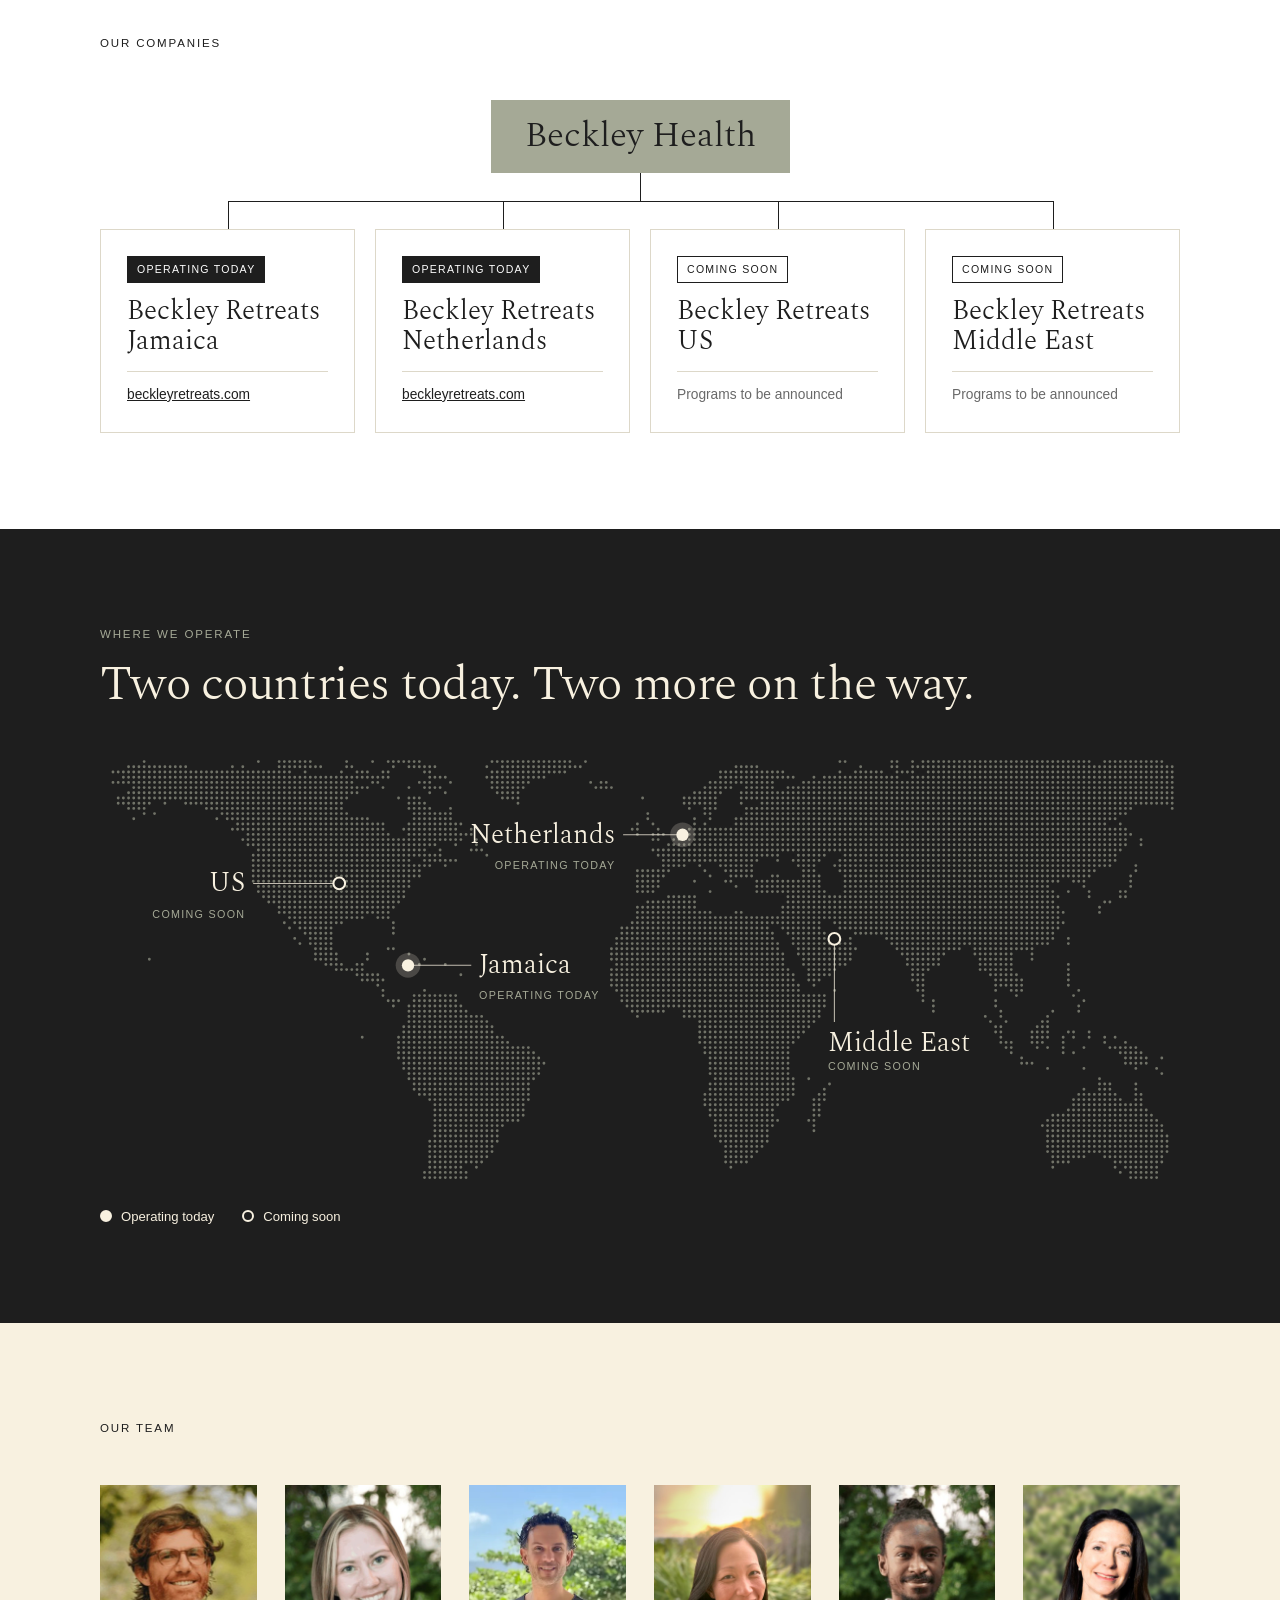
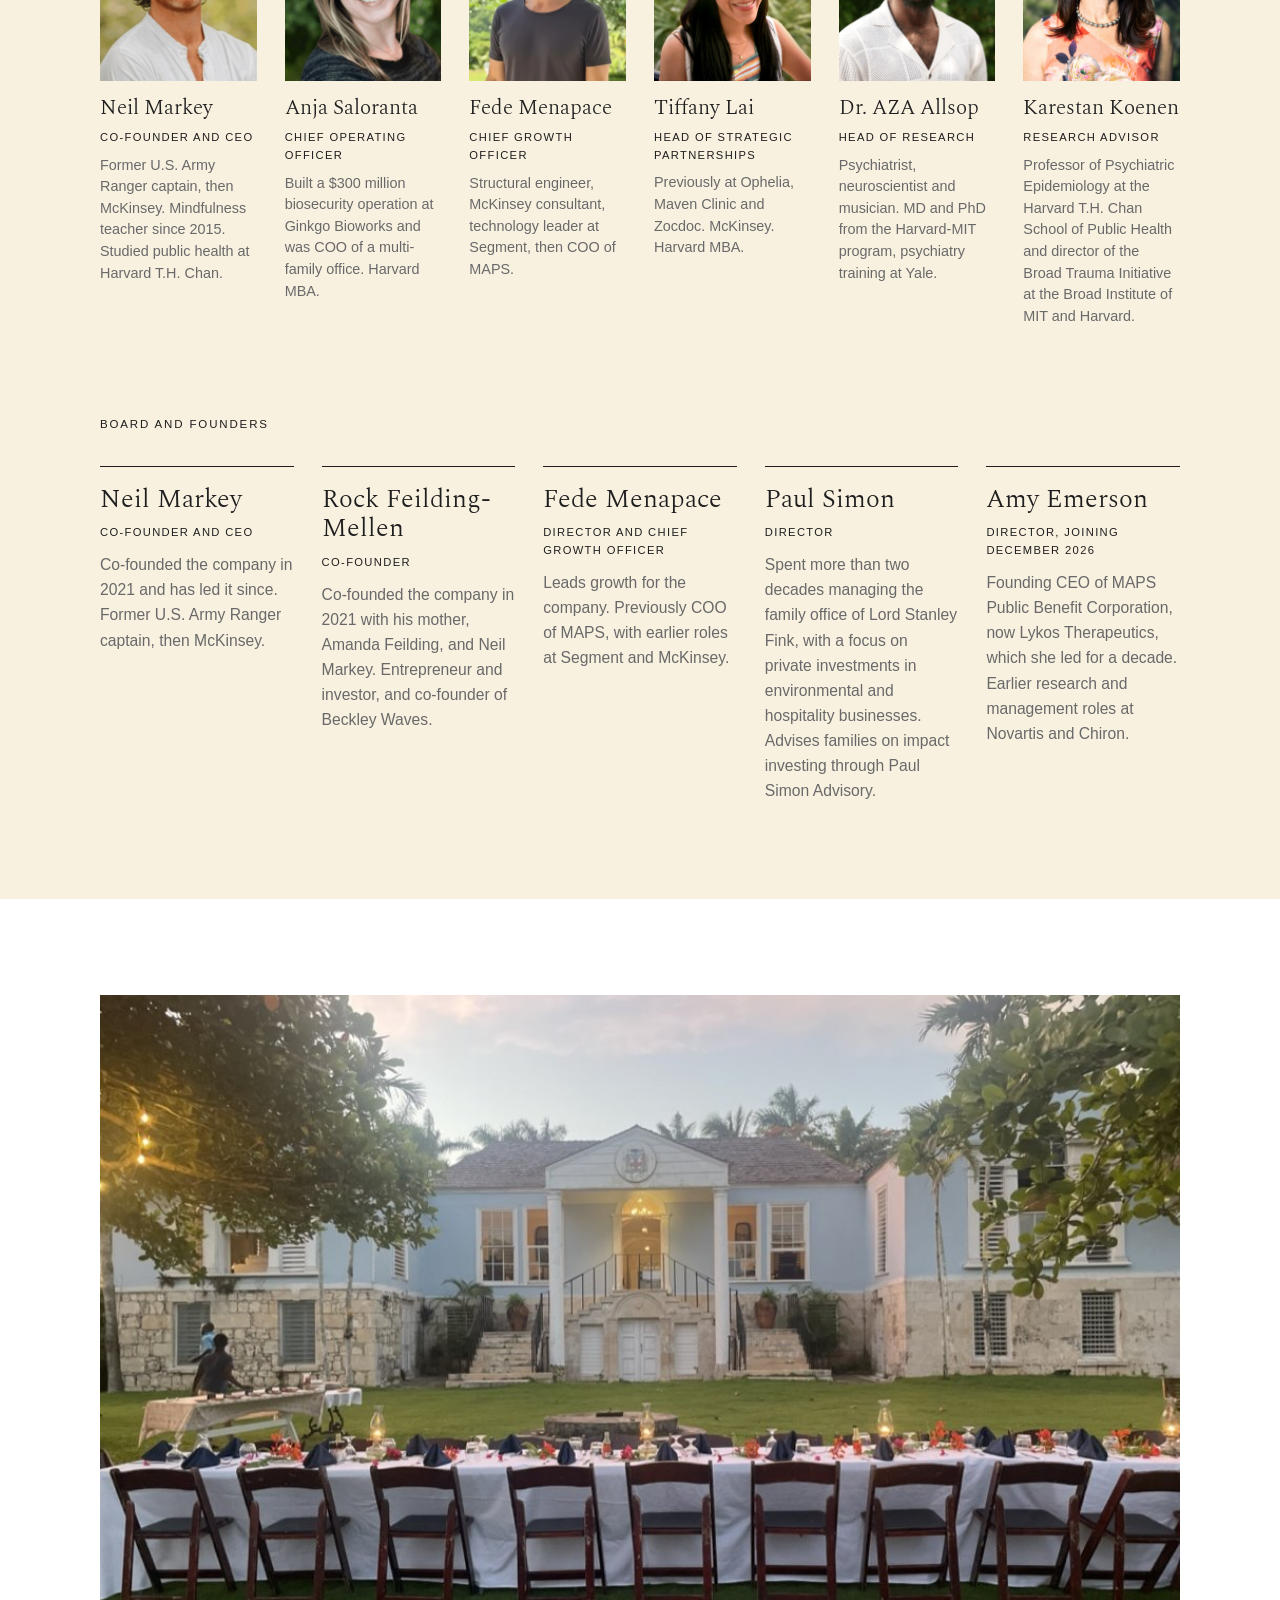
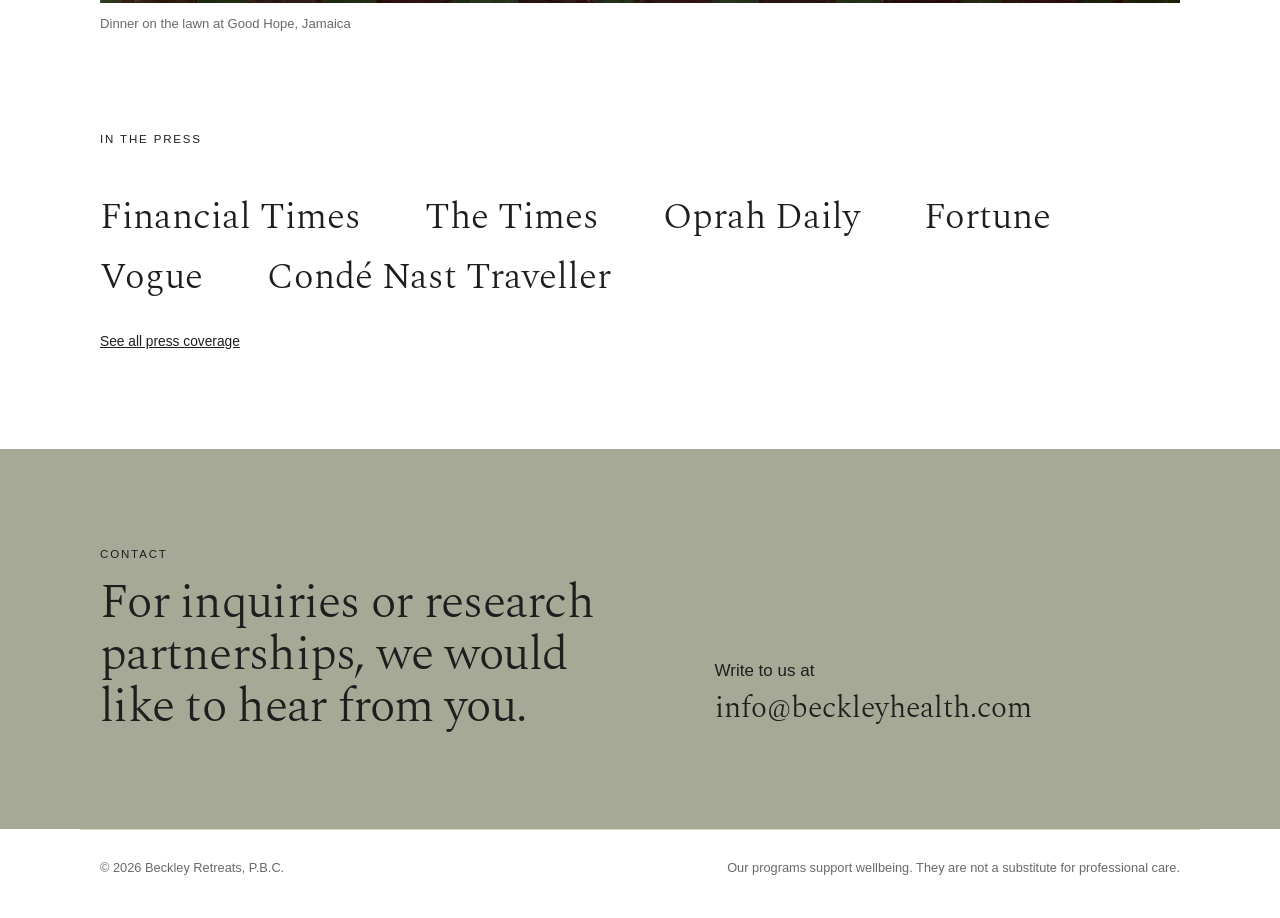
==== commit 830fae4b: "Add files via upload" ====
--- a/index.html
+++ b/index.html
@@ -18,7 +18,7 @@
 <link rel="preconnect" href="https://fonts.googleapis.com">
 <link rel="preconnect" href="https://fonts.gstatic.com" crossorigin>
 <link rel="stylesheet" href="https://fonts.googleapis.com/css2?family=Spectral:wght@300&display=swap">
-<link rel="stylesheet" href="assets/site.css?v=9">
+<link rel="stylesheet" href="assets/site.css?v=10">
 </head>
 <body>
 <header>
@@ -112,9 +112,10 @@
         <div class="person"><img src="assets/team-karestan.jpg?v=2" alt="Karestan Koenen" loading="lazy" width="640" height="800"><h3>Karestan Koenen</h3><div class="role">Research Advisor</div><p>Professor of Psychiatric Epidemiology at the Harvard T.H. Chan School of Public Health and director of the Broad Trauma Initiative at the Broad Institute of MIT and Harvard.</p></div>
       </div>
       <div class="sec-head board-head" id="board"><div class="eyebrow">Board and founders</div></div>
-      <div class="three four board">
+      <div class="three four five board">
         <div><h3>Neil Markey</h3><div class="role">Co-Founder and CEO</div><p>Co-founded the company in 2021 and has led it since. Former U.S. Army Ranger captain, then McKinsey.</p></div>
         <div><h3>Rock Feilding-Mellen</h3><div class="role">Co-Founder</div><p>Co-founded the company in 2021 with his mother, Amanda Feilding, and Neil Markey. Entrepreneur and investor, and co-founder of Beckley Waves.</p></div>
+        <div><h3>Fede Menapace</h3><div class="role">Director and Chief Growth Officer</div><p>Leads growth for the company. Previously COO of MAPS, with earlier roles at Segment and McKinsey.</p></div>
         <div><h3>Paul Simon</h3><div class="role">Director</div><p>Spent more than two decades managing the family office of Lord Stanley Fink, with a focus on private investments in environmental and hospitality businesses. Advises families on impact investing through Paul Simon Advisory.</p></div>
         <div><h3>Amy Emerson</h3><div class="role">Director, joining December 2026</div><p>Founding CEO of MAPS Public Benefit Corporation, now Lykos Therapeutics, which she led for a decade. Earlier research and management roles at Novartis and Chiron.</p></div>
       </div>
--- a/assets/site.css
+++ b/assets/site.css
@@ -192,3 +192,9 @@
 /* board, below the team */
 .board-head{margin-top:clamp(48px,8vw,88px);margin-bottom:clamp(20px,3vw,32px)}
 .three.board .role{font-size:0.7rem;font-weight:500;letter-spacing:0.12em;text-transform:uppercase;color:var(--ink)}
+
+.photo{padding-bottom:0}
+.photo img{width:100%;height:auto;display:block}
+.photo figcaption{font-size:0.82rem;margin-top:10px}
+@media (min-width:1081px){.three.four.five{grid-template-columns:repeat(5,minmax(0,1fr));gap:clamp(18px,2.4vw,28px)}}
+@media (min-width:821px) and (max-width:1080px){.three.four.five{grid-template-columns:repeat(3,minmax(0,1fr))}}
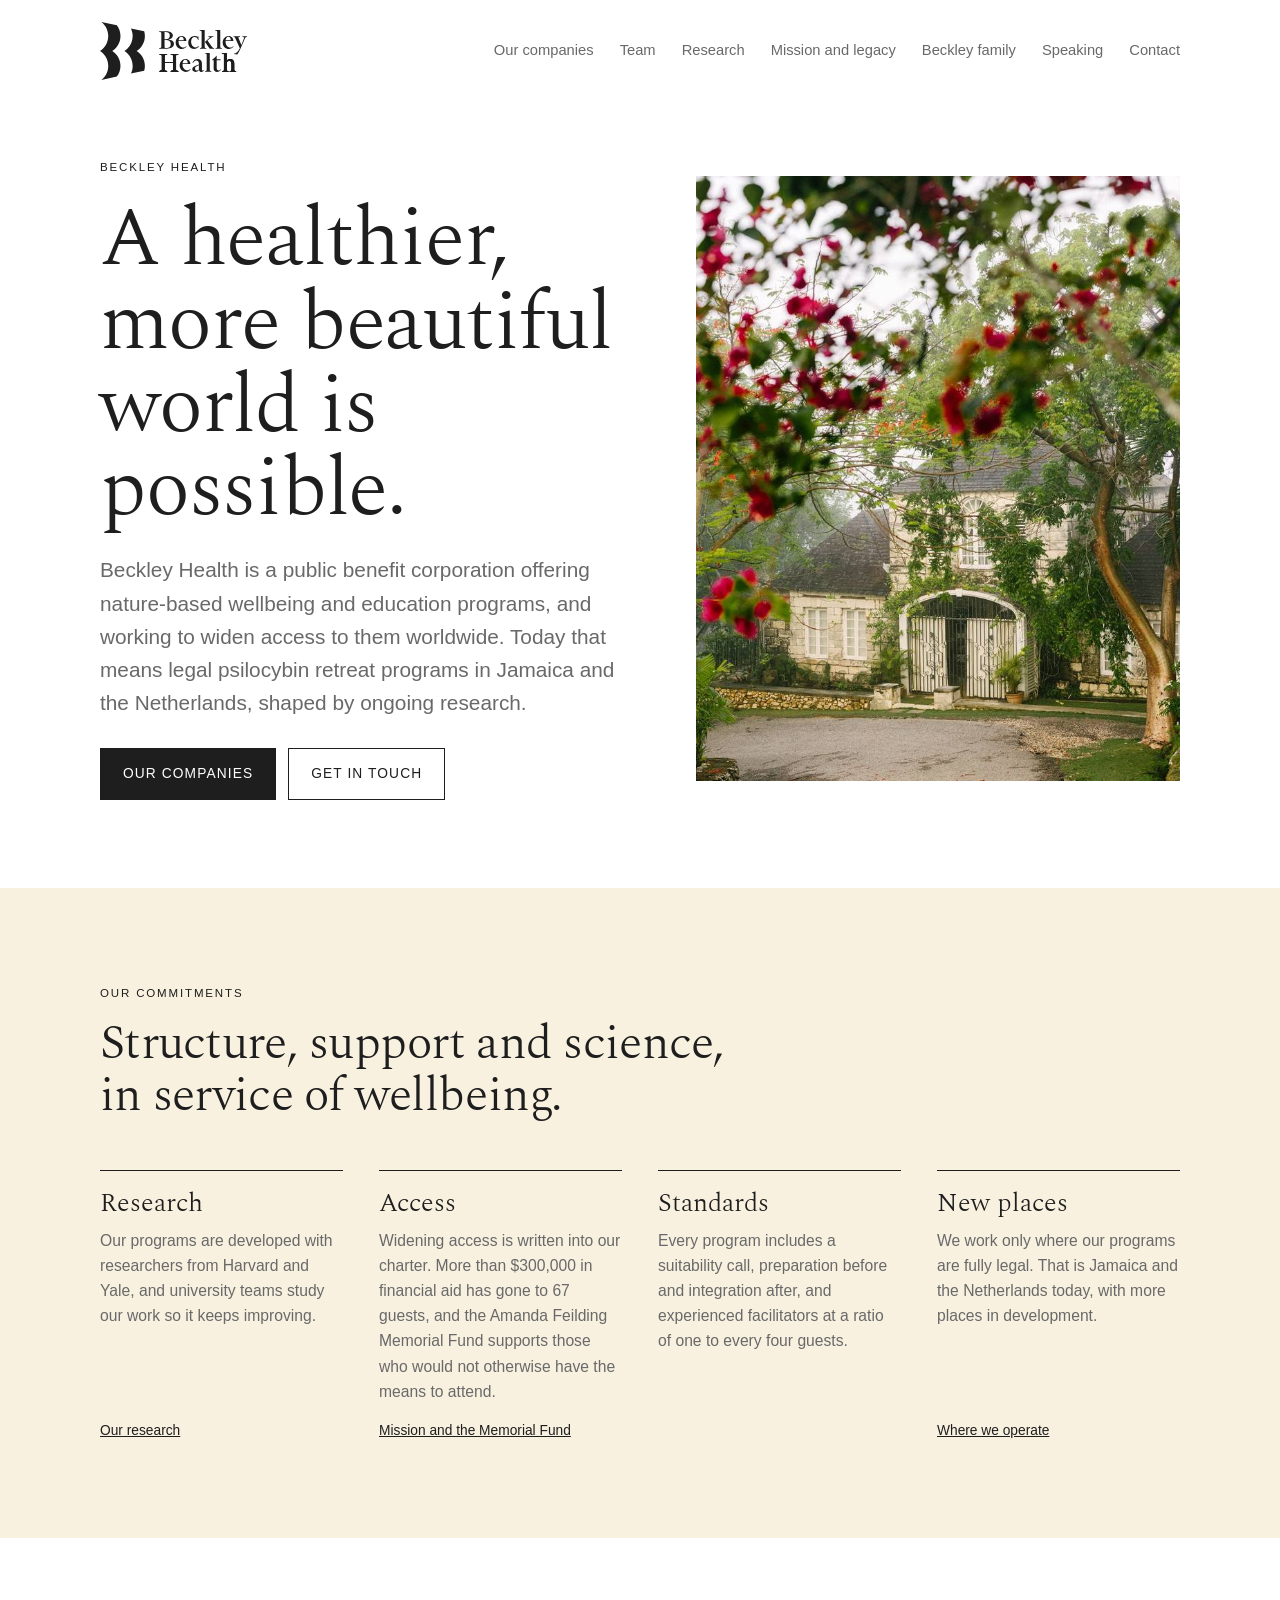
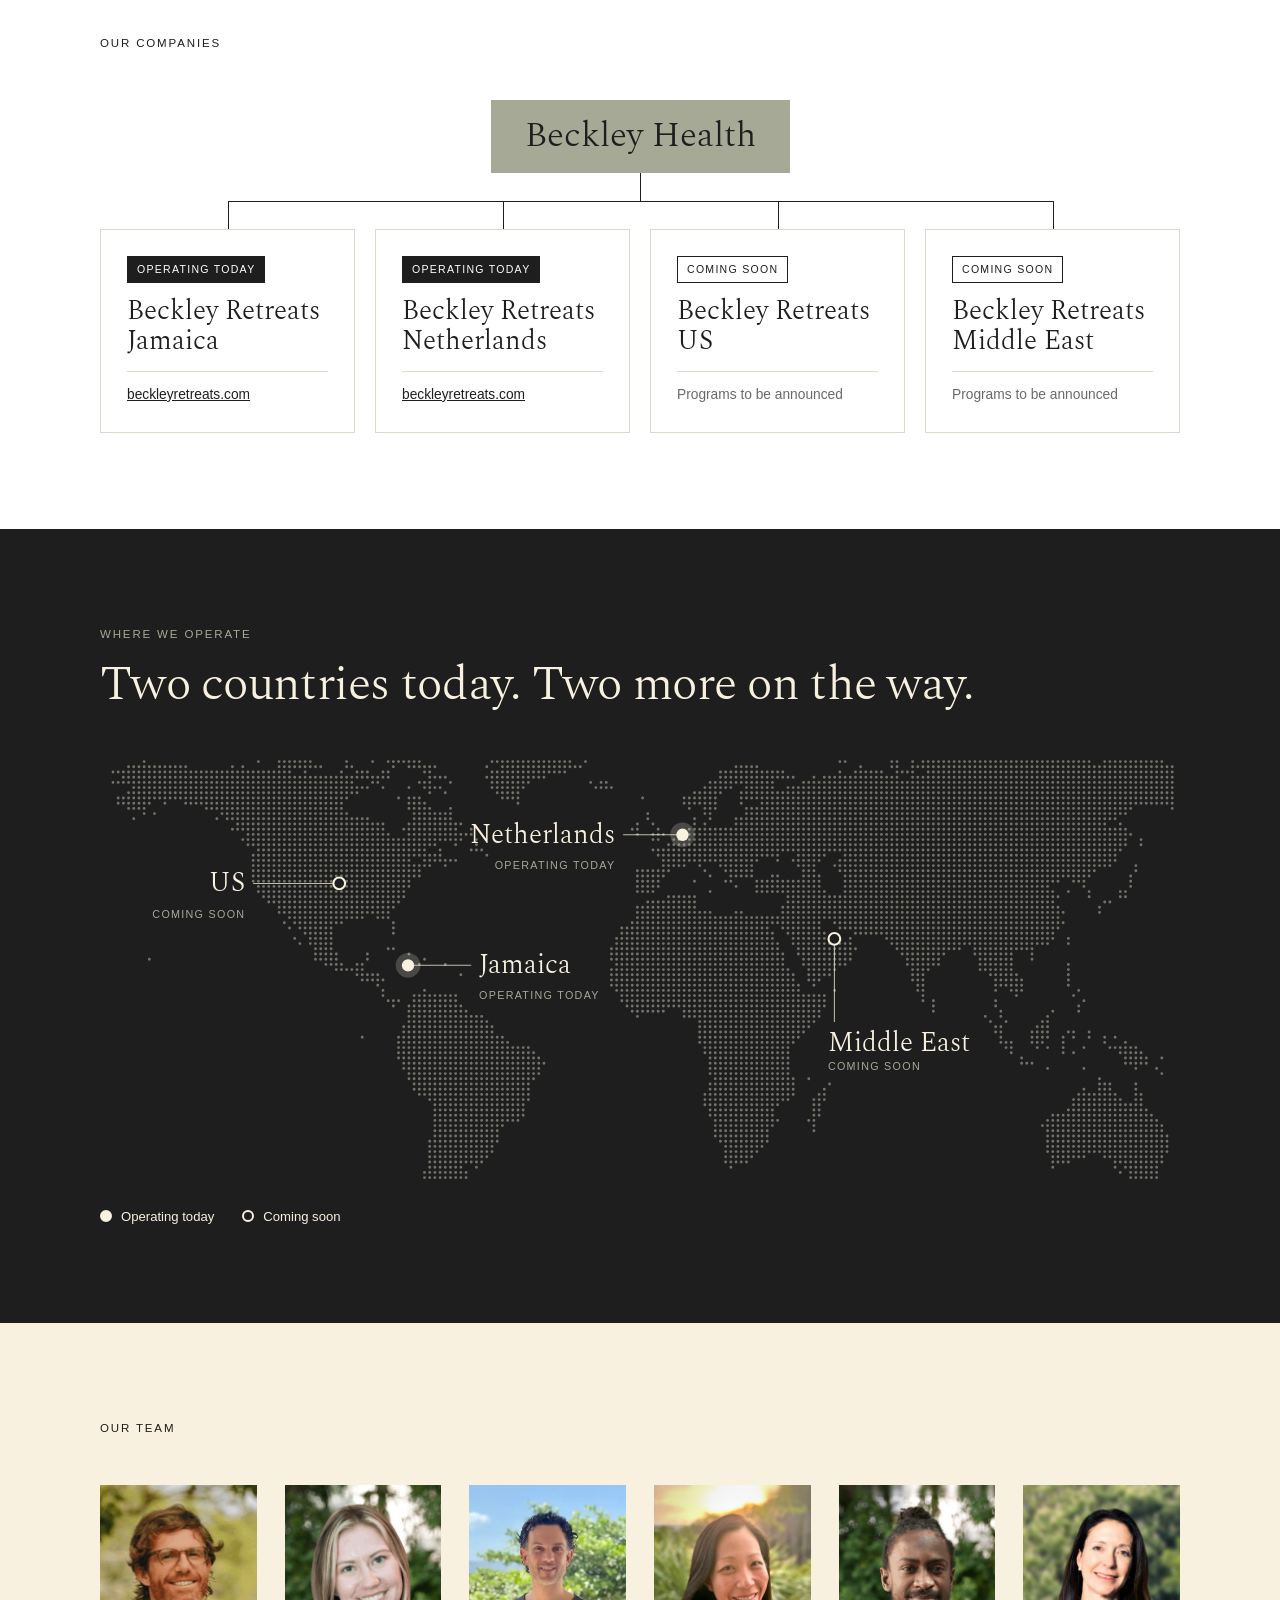
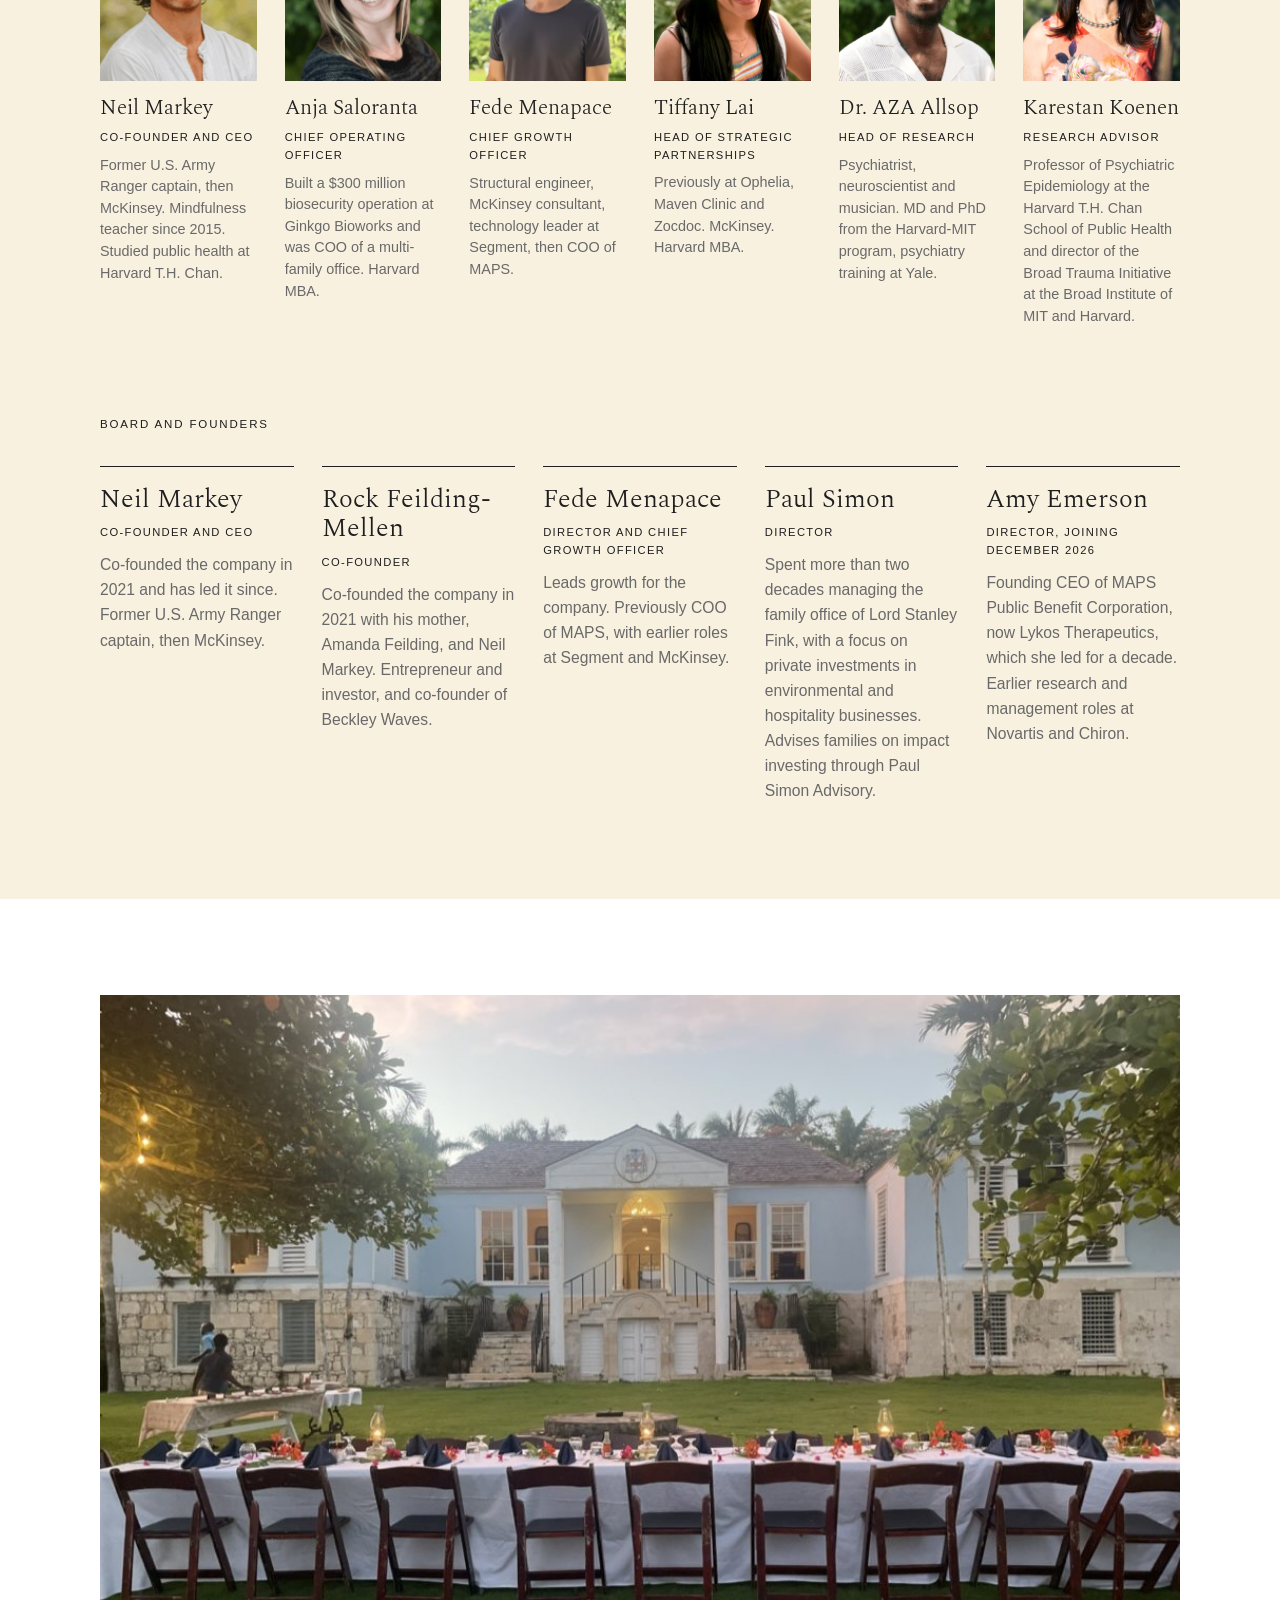
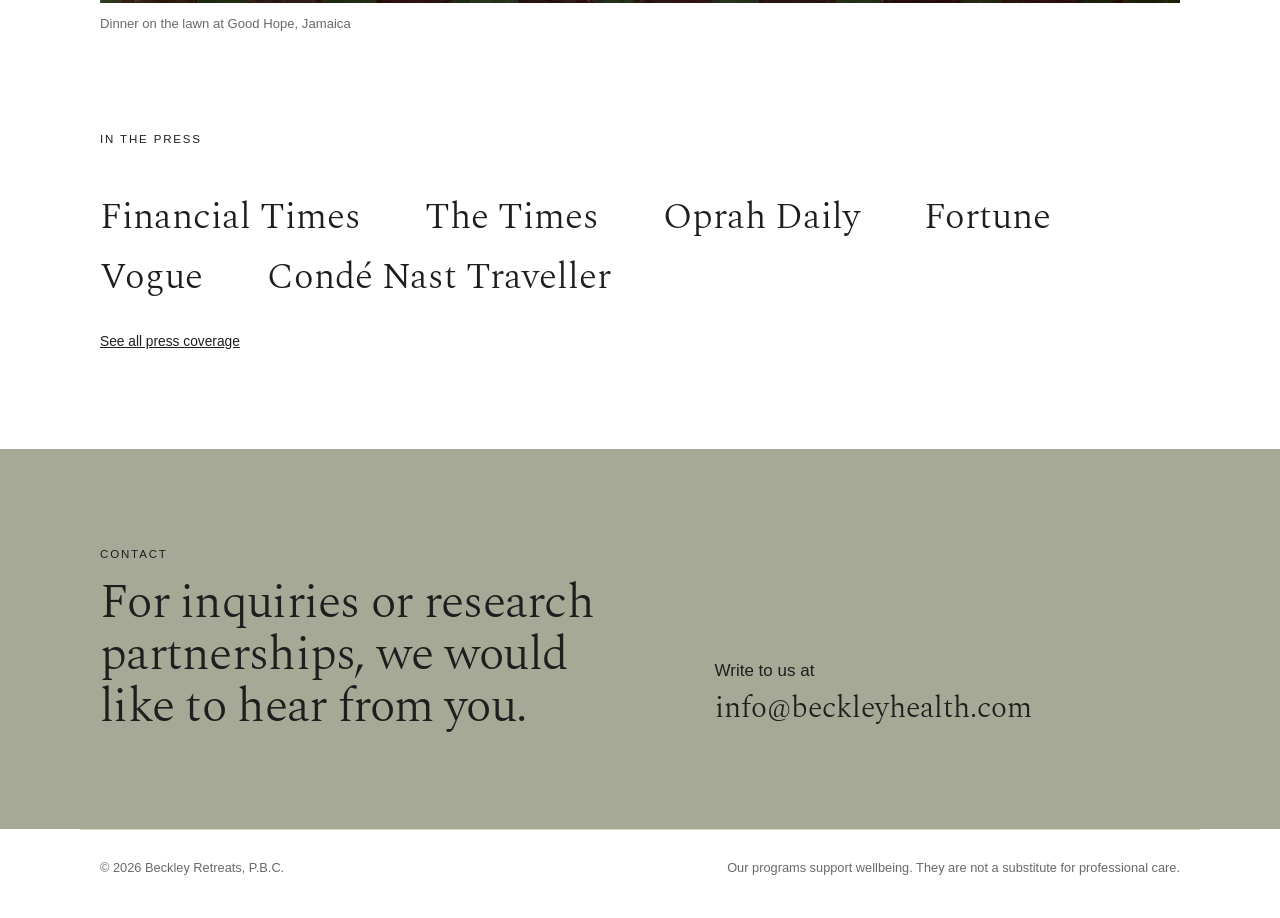
==== commit d5b89ad3: "Add files via upload" ====
--- a/index.html
+++ b/index.html
@@ -107,8 +107,8 @@
         <div class="person"><img src="assets/team-neil.jpg" alt="Neil Markey" loading="lazy" width="640" height="800"><h3>Neil Markey</h3><div class="role">Co-Founder and CEO</div><p>Former U.S. Army Ranger captain, then McKinsey. Mindfulness teacher since 2015. Studied public health at Harvard T.H. Chan.</p></div>
         <div class="person"><img src="assets/team-anja.jpg" alt="Anja Saloranta" loading="lazy" width="640" height="800"><h3>Anja Saloranta</h3><div class="role">Chief Operating Officer</div><p>Built a $300 million biosecurity operation at Ginkgo Bioworks and was COO of a multi-family office. Harvard MBA.</p></div>
         <div class="person"><img src="assets/team-fede.jpg?v=2" alt="Fede Menapace" loading="lazy" width="640" height="800"><h3>Fede Menapace</h3><div class="role">Chief Growth Officer</div><p>Structural engineer, McKinsey consultant, technology leader at Segment, then COO of MAPS.</p></div>
-        <div class="person"><img src="assets/team-tiffany.jpg?v=2" alt="Tiffany Lai" loading="lazy" width="640" height="800"><h3>Tiffany Lai</h3><div class="role">Head of Strategic Partnerships</div><p>Previously at Ophelia, Maven Clinic and Zocdoc. McKinsey. Harvard MBA.</p></div>
-        <div class="person"><img src="assets/team-aza.jpg" alt="Dr. AZA Allsop" loading="lazy" width="640" height="800"><h3>Dr. AZA Allsop</h3><div class="role">Head of Research</div><p>Psychiatrist, neuroscientist and musician. MD and PhD from the Harvard-MIT program, psychiatry training at Yale.</p></div>
+        <div class="person"><img src="assets/team-tiffany.jpg?v=3" alt="Tiffany Lai" loading="lazy" width="640" height="800"><h3>Tiffany Lai</h3><div class="role">Head of Strategic Partnerships</div><p>Previously at Ophelia, Maven Clinic and Zocdoc. McKinsey. Harvard MBA.</p></div>
+        <div class="person"><img src="assets/team-aza.jpg?v=2" alt="Dr. AZA Allsop" loading="lazy" width="640" height="800"><h3>Dr. AZA Allsop</h3><div class="role">Head of Research</div><p>Psychiatrist, neuroscientist and musician. MD and PhD from the Harvard-MIT program, psychiatry training at Yale.</p></div>
         <div class="person"><img src="assets/team-karestan.jpg?v=2" alt="Karestan Koenen" loading="lazy" width="640" height="800"><h3>Karestan Koenen</h3><div class="role">Research Advisor</div><p>Professor of Psychiatric Epidemiology at the Harvard T.H. Chan School of Public Health and director of the Broad Trauma Initiative at the Broad Institute of MIT and Harvard.</p></div>
       </div>
       <div class="sec-head board-head" id="board"><div class="eyebrow">Board and founders</div></div>
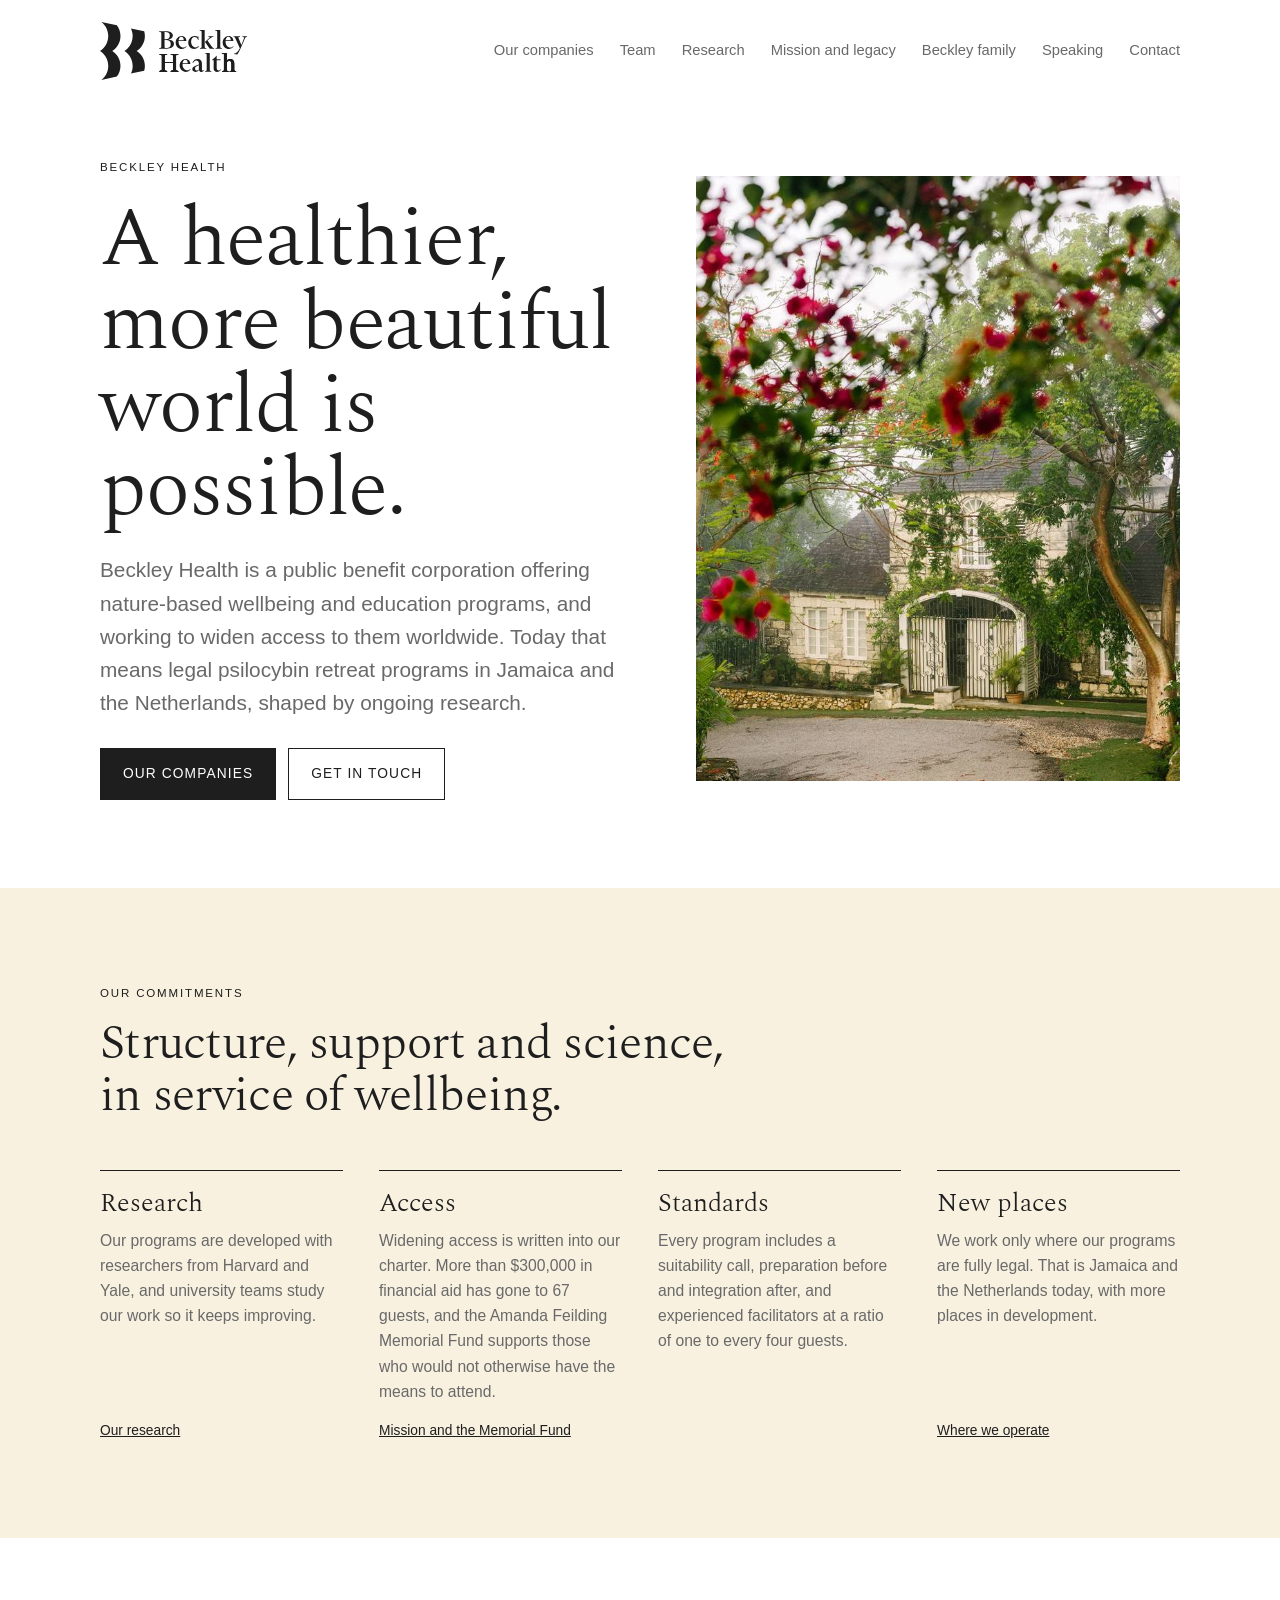
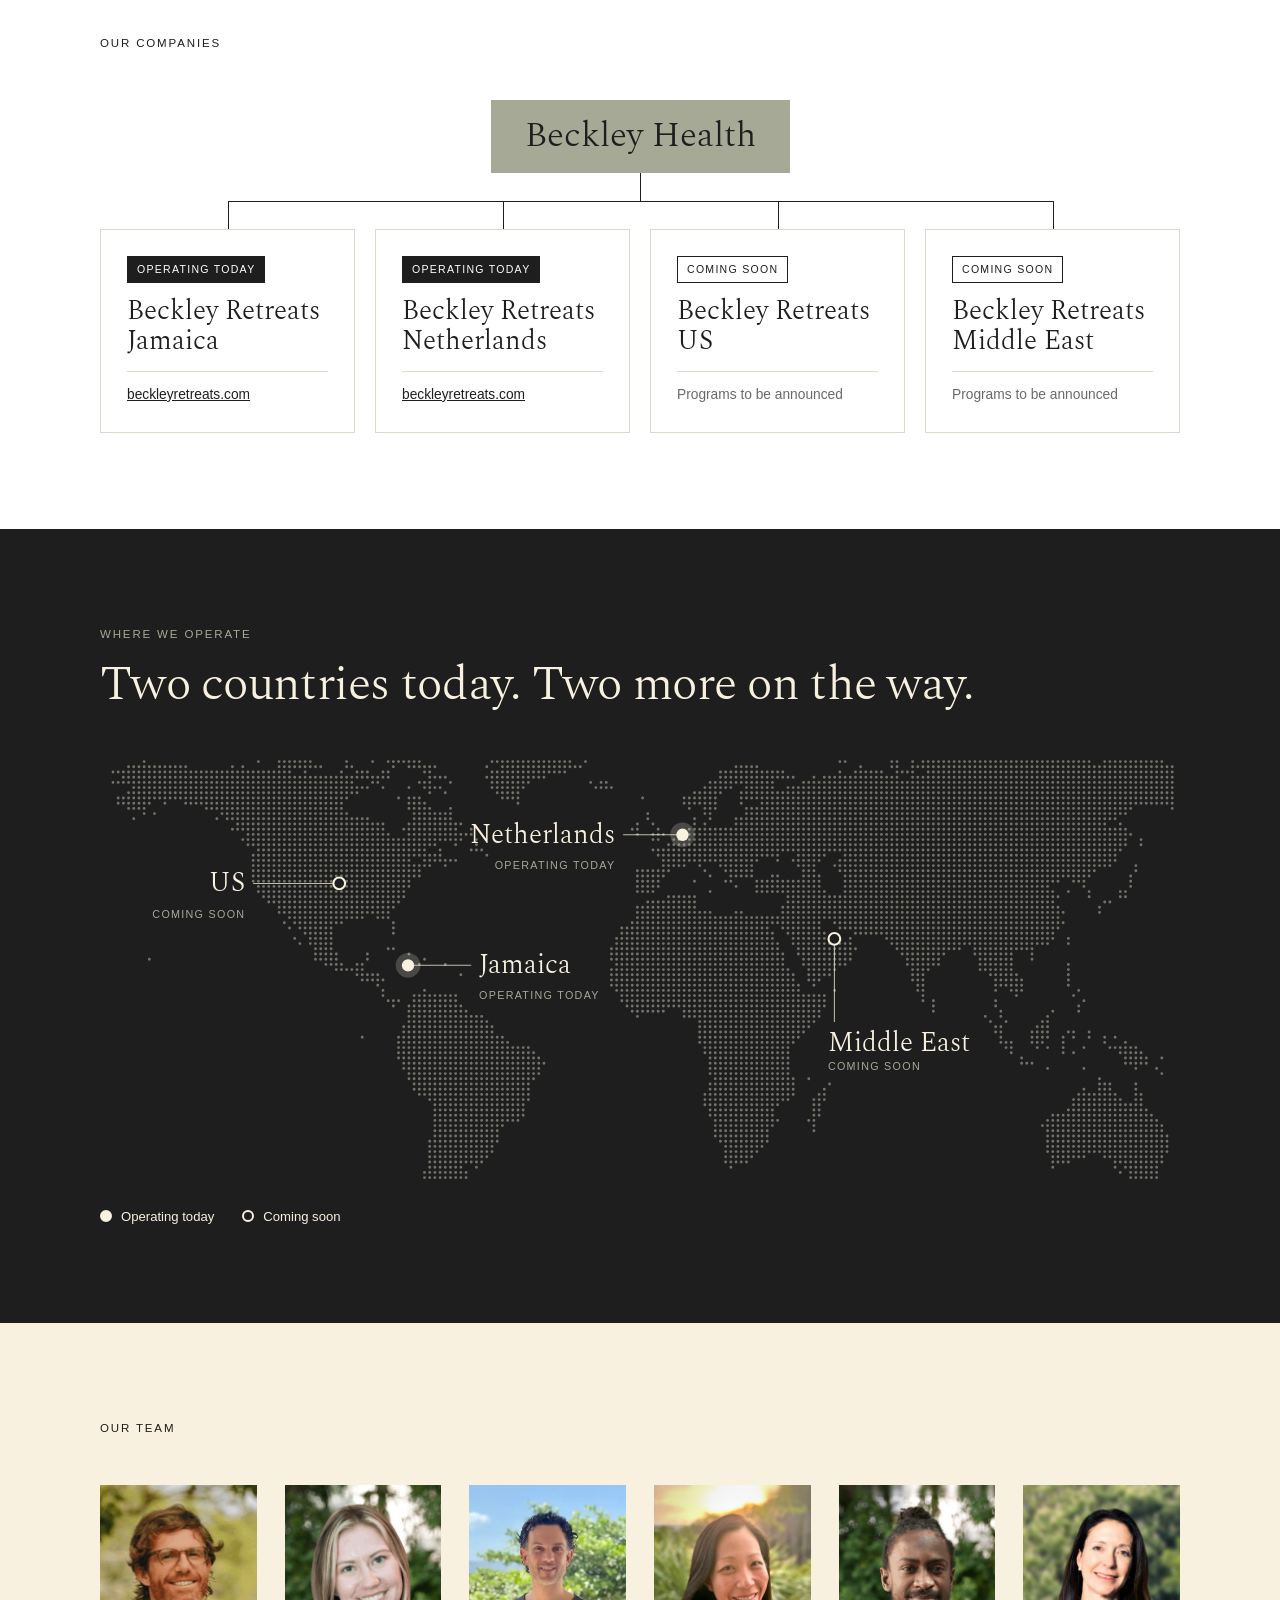
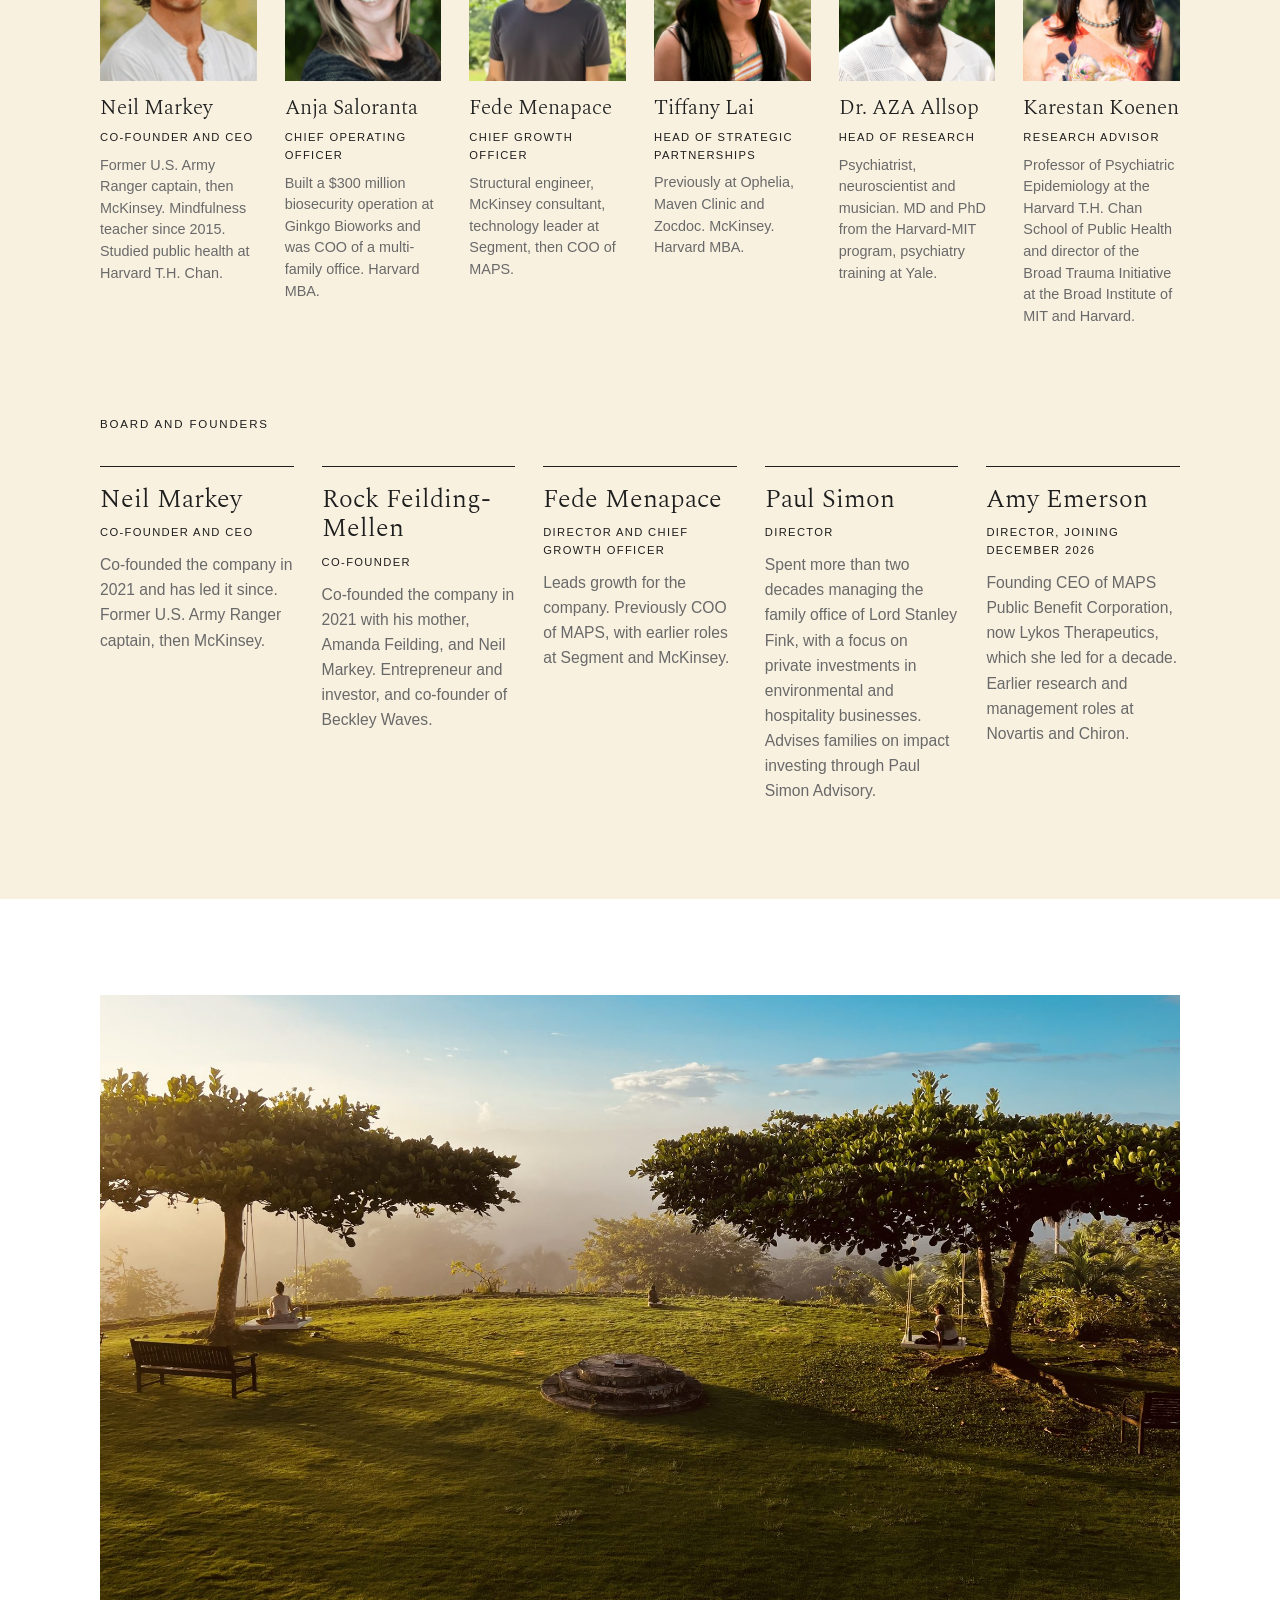
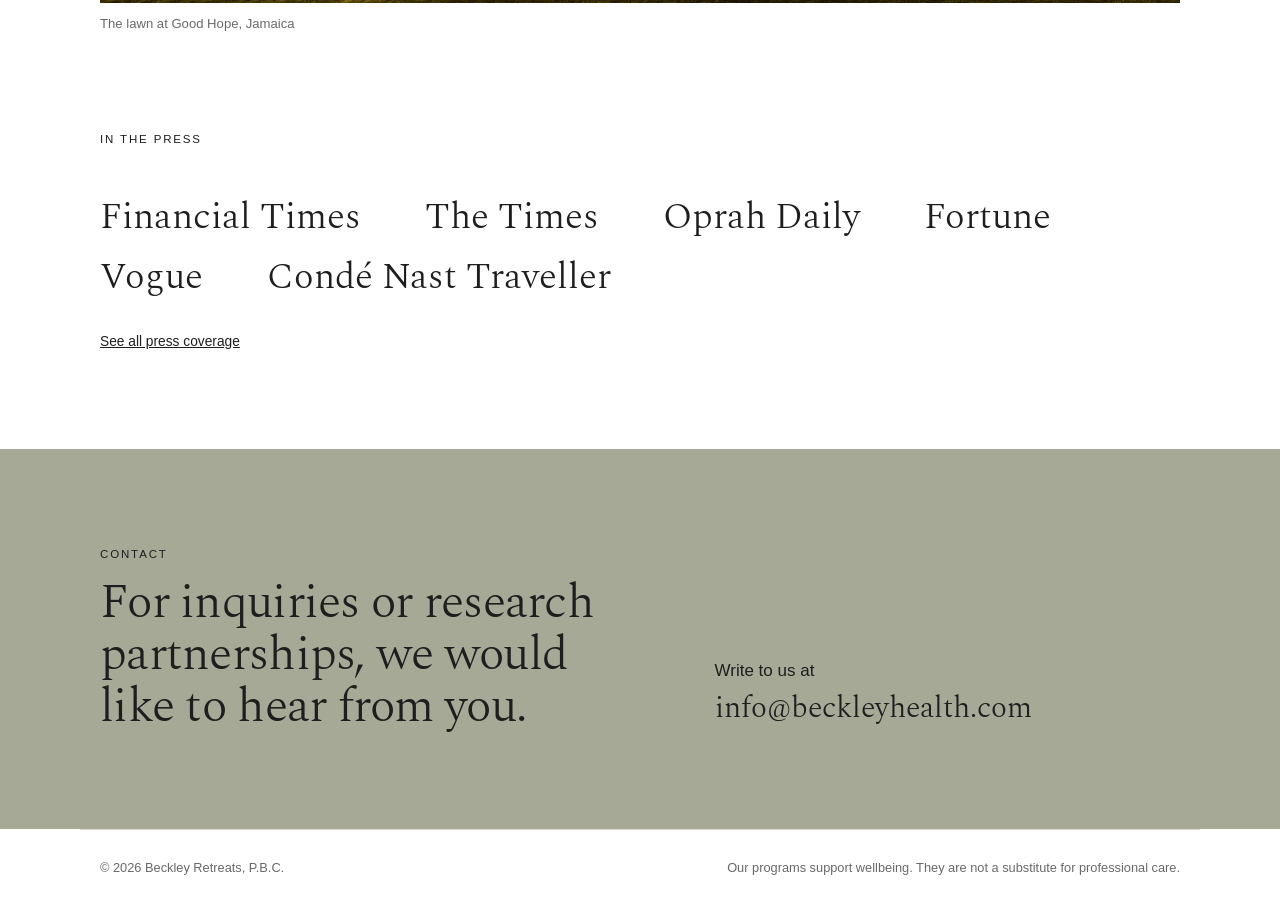
==== commit b40f69cd: "Add files via upload" ====
--- a/index.html
+++ b/index.html
@@ -124,7 +124,7 @@
 
   <section class="photo">
     <div class="wrap">
-      <figure><img src="assets/lawn.jpg" alt="A long dinner table set on the lawn in front of the house at Good Hope, Jamaica, at dusk" width="1024" height="576" loading="lazy"><figcaption>Dinner on the lawn at Good Hope, Jamaica</figcaption></figure>
+      <figure><img src="assets/lawn.jpg?v=2" alt="Morning light across the lawn at Good Hope, Jamaica, with two spreading trees and mist over the hills beyond" width="2000" height="1125" loading="lazy"><figcaption>The lawn at Good Hope, Jamaica</figcaption></figure>
     </div>
   </section>
 
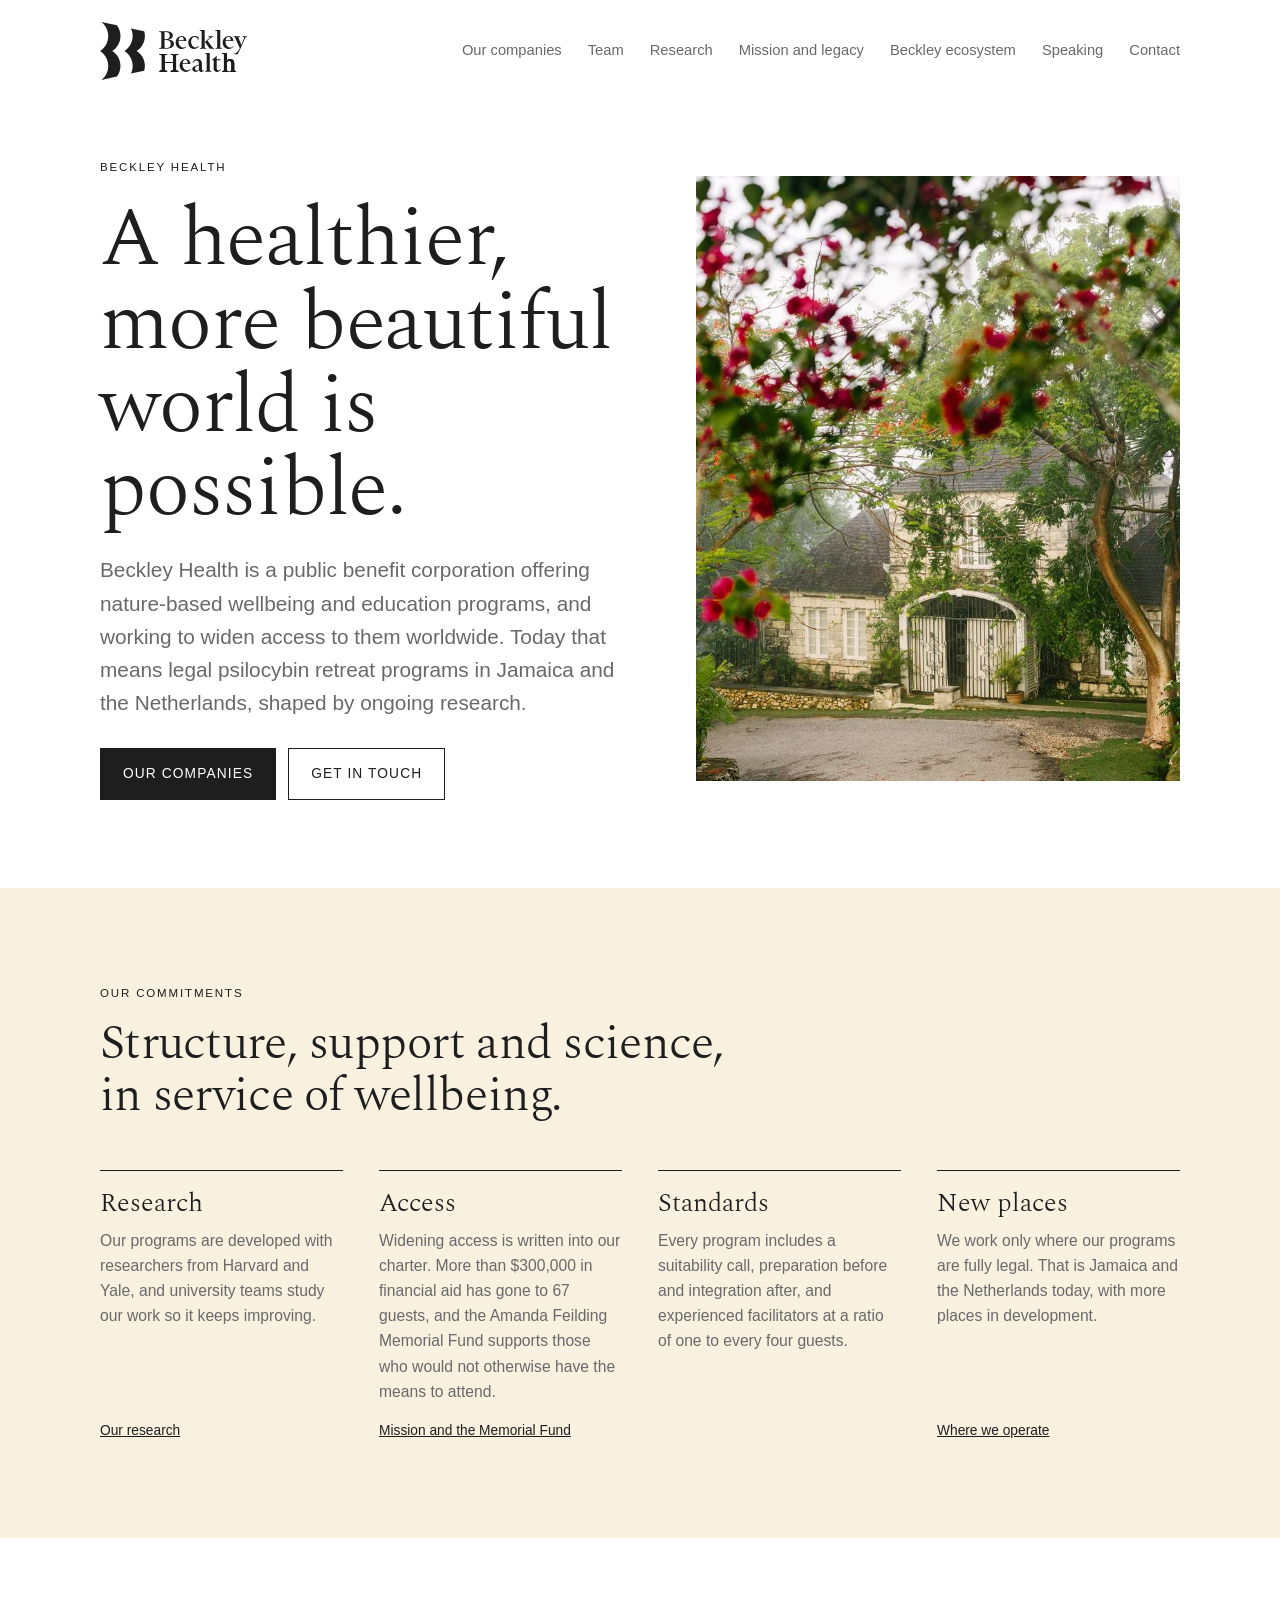
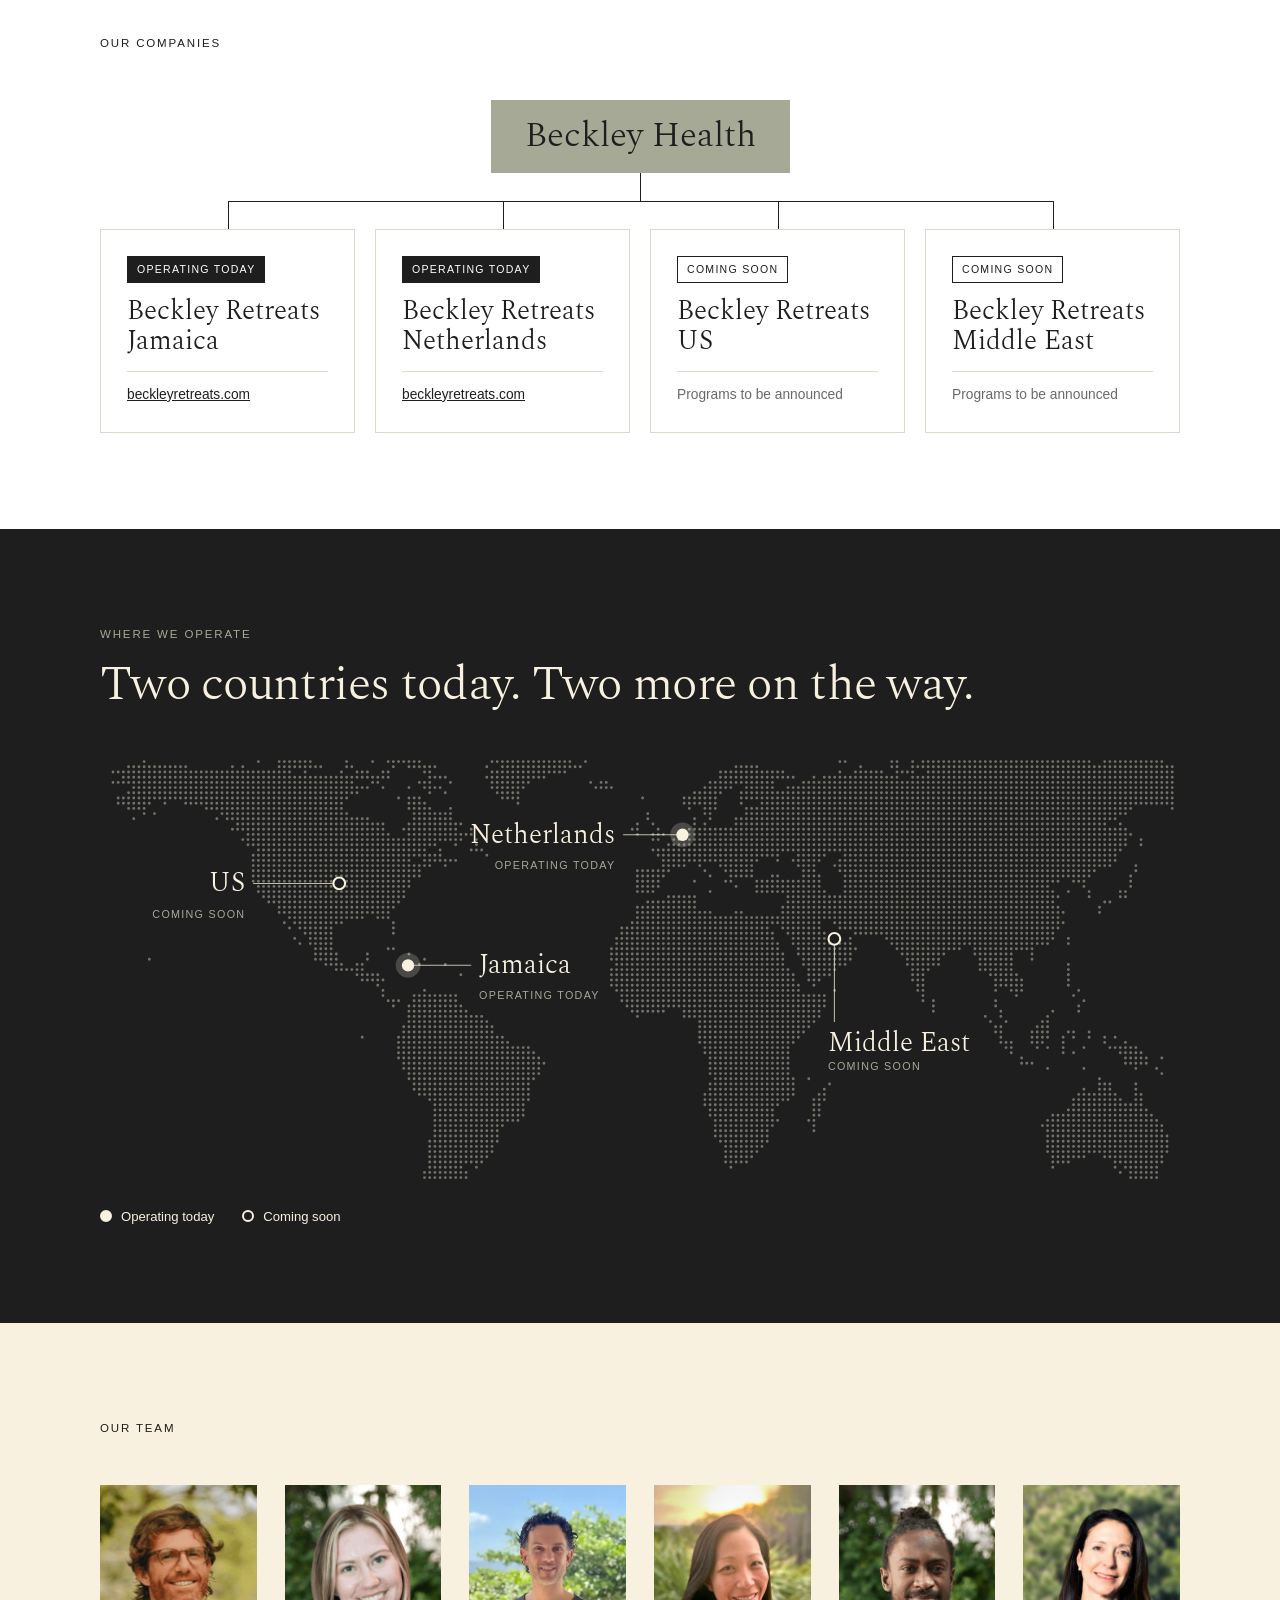
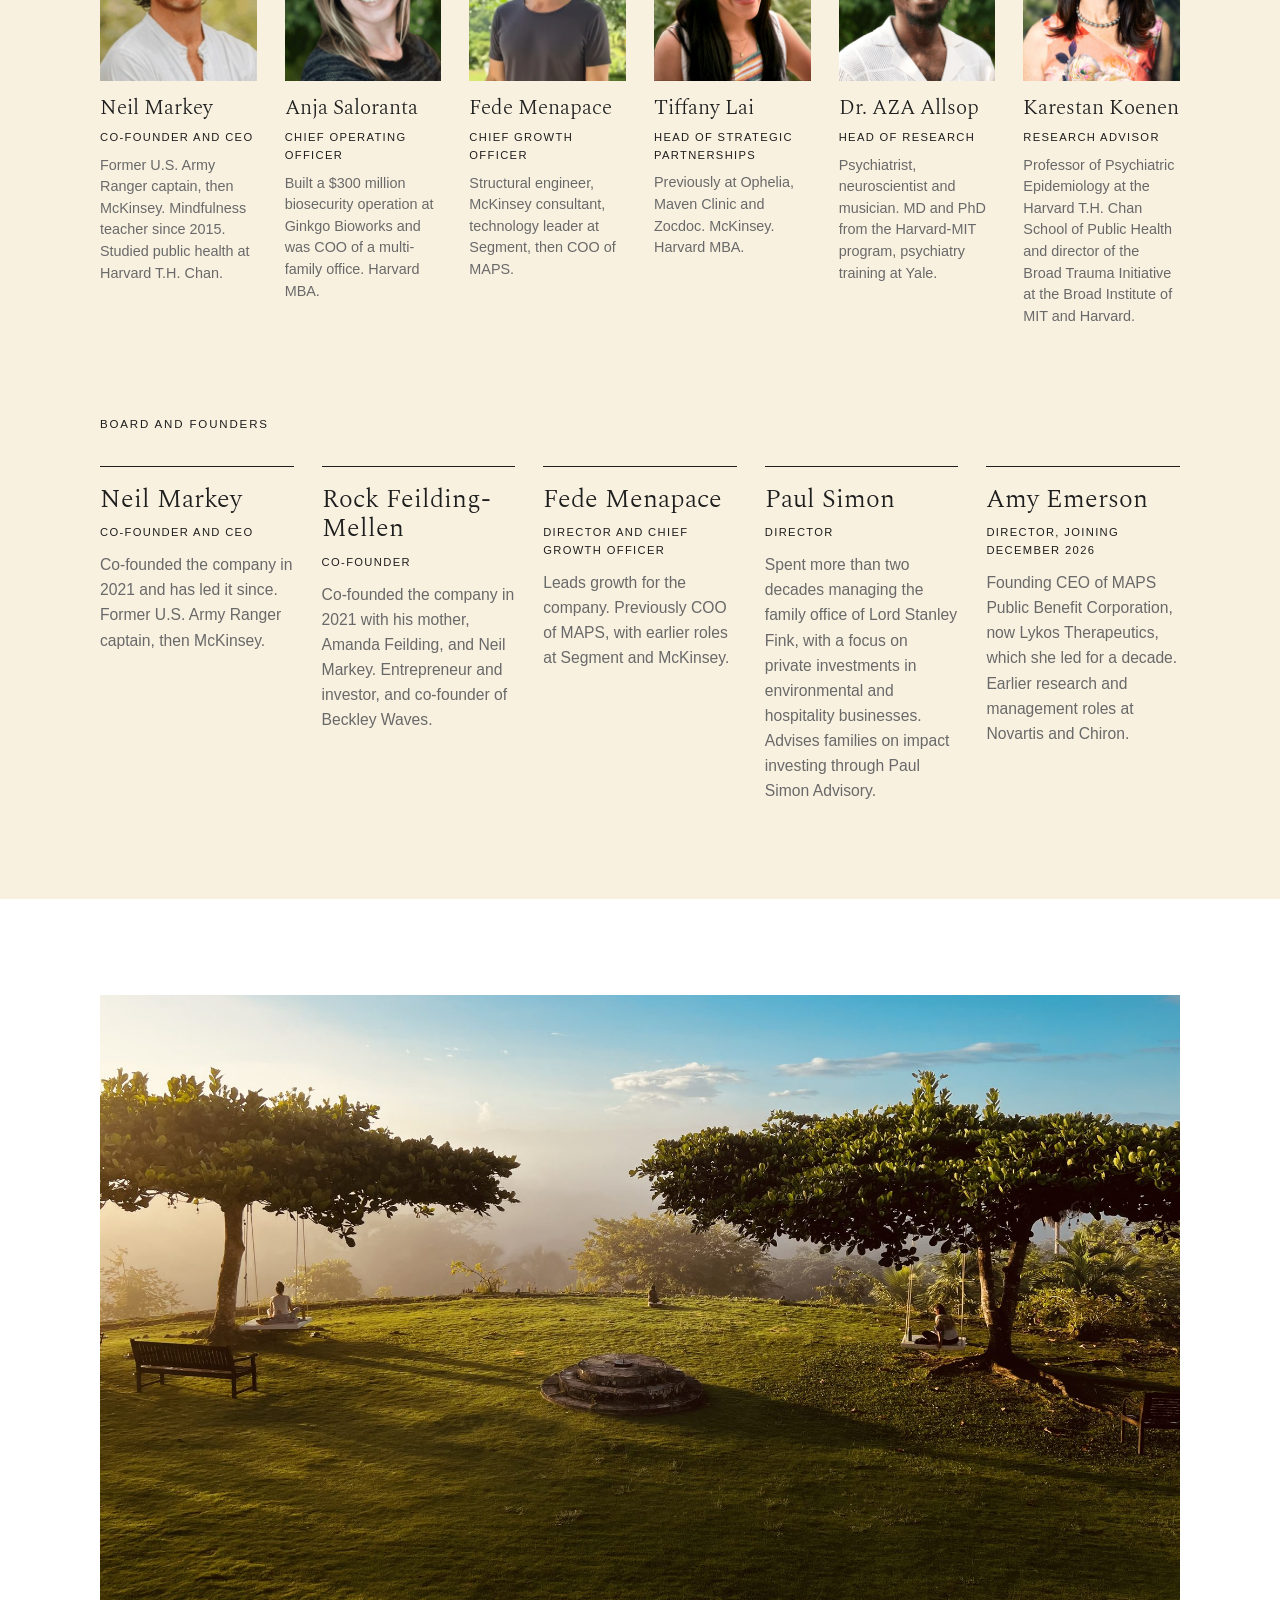
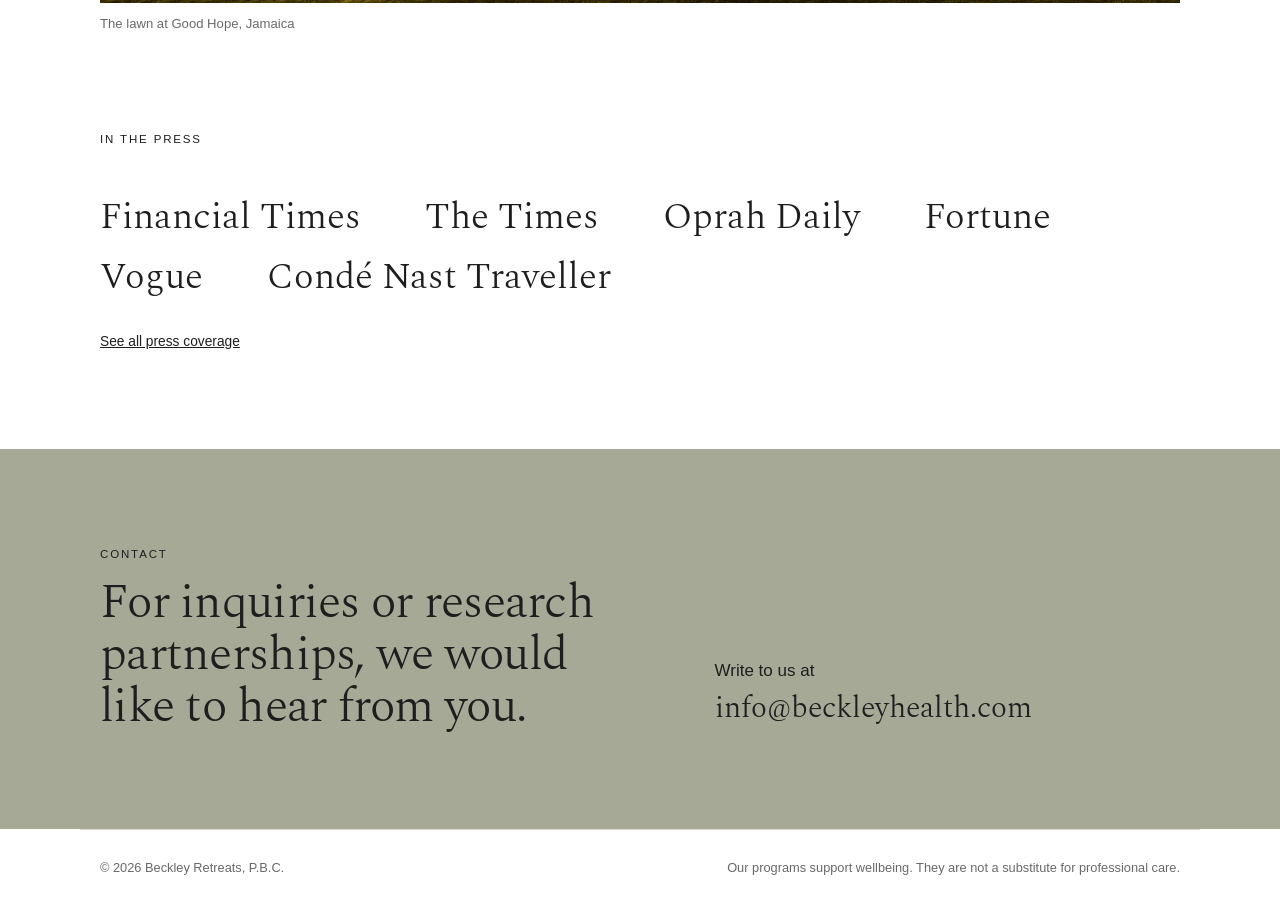
==== commit 0f420014: "Add files via upload" ====
--- a/index.html
+++ b/index.html
@@ -25,7 +25,7 @@
   <div class="wrap">
     <a class="brand" href="#top" aria-label="Beckley Health"><svg viewBox="82 53 1266 499" aria-hidden="true"><g fill="currentColor"><path d="M258.1,427.5c-1.1-52.9-29.1-98.9-70.8-125.2c43.5-27.4,71.9-76.3,70.8-131.4 c-0.7-33.5-12.2-64.3-31.1-89L93.2,53.2c36.4,27.7,59.9,71.5,59.9,120.8c0,40.8-16.1,77.8-42.3,105.1 c-8.5,8.9-18.1,16.7-28.5,23.3c10.4,6.6,20,14.4,28.5,23.3c26.2,27.3,42.3,64.3,42.3,105.1 c0,49.3-23.5,93-59.9,120.8l133.7-28.7C247.1,496.3,258.9,463.2,258.1,427.5z"/><path d="M363.1,173.9c0,40.8-16.1,77.8-42.3,105.1c-8.5,8.9-18.1,16.7-28.5,23.3c10.4,6.6,20,14.4,28.5,23.3 c26.2,27.3,42.3,64.3,42.3,105.1c0,23.7-5.5,46.2-15.2,66.2l114.4-24.5c4-14.2,6.1-29.2,5.8-44.8 c-1.1-52.9-29.1-98.9-70.8-125.2c43.5-27.4,71.9-76.3,70.8-131.4c-0.3-13.4-2.3-26.3-5.8-38.5l-114.4-24.5 C357.7,127.7,363.1,150.2,363.1,173.9z"/><path d="M591.4,277.2c13.6,0,18.3-1.2,18.3-13.1V151.8c0-11.9-4.7-13.1-18.3-13.1v-5.7h58.1 c32.7,0,59.6,11.9,59.6,36.6c0,18.8-17.8,31.2-38.8,34.4c26,2.2,48,14.1,48,36.9c0,28.2-27.2,42.1-60.4,42.1 H591.4V277.2z M637.4,202h8.9c19.5,0,36.1-7.4,36.1-32.2c0-24-16.6-30.4-37.1-30.4h-7.9V202z M654.5,276.7 c19.3,0,35.9-7.7,35.9-34.9c0-24.7-15.8-33.6-37.9-33.6h-15.1v56.9c0,9.9,5,11.6,12.1,11.6H654.5z"/><path d="M786.1,285.4c-29.2,0-53.2-22.3-53.2-54.2c0-32.7,24.7-57.1,50.5-57.1c28.4,0,42.1,22.5,42.1,43 h-67.5c0,0.7,0,1.7,0,2.7c0,29.9,16.8,51.7,40.8,51.7c10.4,0,18.6-4,25.2-12.9l3.2,3 C817.5,277.2,801.9,285.4,786.1,285.4z M758.4,210.9h44.3c-0.7-17.6-6.9-30.2-20-30.2 C769.8,180.7,760.4,191.1,758.4,210.9z"/><path d="M865.8,221.5c0,29.2,16.6,50,38.4,50c10.4,0,17.3-3.5,25-13.1l3.5,3 c-9.7,16.1-26,24-41.1,24c-27.5,0-50.2-21-50.2-53.4c0-33.1,26.2-57.9,54.4-57.9 c13.9,0,20.5,5.9,24.2,5.9c3,0,4-2.2,5-4.7h3.2l2,32.9l-4.5,0.2c-3.5-17.8-15.1-27.2-28.4-27.2 C879.6,181.2,865.8,197.5,865.8,221.5z"/><path d="M956.3,140.6c0-12.1-3-13.4-16.1-13.4v-5.2h42.5v142.3c0,12.1,2.5,13.4,13.4,13.4v5.2h-53.4v-5.2 c11.1,0,13.6-1.2,13.6-13.4V140.6z M1041.7,262.3c9.2,11.9,13.6,14.8,21.8,15.3v5.2h-37.4l-35.9-51 c-3.2-4-5.9-6.9-5.9-6.9l35.4-31.9c3.5-3.2,5.7-5.9,5.7-7.9c0-2.2-3-3.5-10.4-3.5v-5.2h42.5v5.2 c-12.6,0-21,5.7-30.2,13.6l-20.5,17.8L1041.7,262.3z"/><path d="M1074.3,127.2v-5.2h42.5v142.3c0,12.1,2.5,13.4,13.4,13.4v5.2h-53.4v-5.2c11.1,0,13.6-1.2,13.6-13.4 v-123.7C1090.4,128.5,1087.4,127.2,1074.3,127.2z"/><path d="M1190.6,285.4c-29.2,0-53.2-22.3-53.2-54.2c0-32.7,24.7-57.1,50.5-57.1c28.4,0,42.1,22.5,42.1,43 h-67.5c0,0.7,0,1.7,0,2.7c0,29.9,16.8,51.7,40.8,51.7c10.4,0,18.6-4,25.2-12.9l3.2,3 C1222,277.2,1206.4,285.4,1190.6,285.4z M1162.9,210.9h44.3c-0.7-17.6-6.9-30.2-20-30.2 C1174.3,180.7,1164.9,191.1,1162.9,210.9z"/><path d="M1234.1,329.1v-3.2c18.8-2.5,35.9-17.8,51.2-47.5l-38.1-83.9c-5-10.9-6.2-12.9-16.3-12.9v-5.2h55.7v5.2 c-8.4,0-13.4,0.5-13.4,5.4c0,2,0.7,4.2,2.2,7.7l23,55.4l22-54.7c1.2-3.2,2-5.7,2-7.4 c0-5.4-5.4-6.4-14.6-6.4v-5.2h38.6v5.2c-10.9,0-12.4,1.5-17.6,13.8l-33.6,77.4 c-13.4,30.9-26,53-32.7,59.4L1234.1,329.1z"/><path d="M648.6 474.3C633.9 474.3 627.3 474.1 627.3 462.4V405H709.7V462.4C709.7 474.1 703.1 474.3 688.5 474.3V480H745.7V474.3C731 474.3 724.4 474.1 724.4 462.4V347.6C724.4 335.9 731 335.7 745.7 335.7V330H688.5V335.7C703.1 335.7 709.7 335.9 709.7 347.6V398.1H627.3V347.6C627.3 335.9 633.9 335.7 648.6 335.7V330H591.4V335.7C606.1 335.7 612.7 335.9 612.7 347.6V462.4C612.7 474.1 606.1 474.3 591.4 474.3V480H648.6Z"/><path d="M650.4 474.3C635.7 474.3 629.1 474.1 629.1 462.4V405H711.5V462.4C711.5 474.1 704.9 474.3 690.2 474.3V480H747.5V474.3C732.8 474.3 726.2 474.1 726.2 462.4V347.6C726.2 335.9 732.8 335.7 747.5 335.7V330H690.2V335.7C704.9 335.7 711.5 335.9 711.5 347.6V398.1H629.1V347.6C629.1 335.9 635.7 335.7 650.4 335.7V330H593.2V335.7C607.8 335.7 614.4 335.9 614.4 347.6V462.4C614.4 474.1 607.8 474.3 593.2 474.3V480H650.4Z"/><path d="M652.2 474.3C637.5 474.3 630.9 474.1 630.9 462.4V405H713.3V462.4C713.3 474.1 706.7 474.3 692 474.3V480H749.2V474.3C734.6 474.3 728 474.1 728 462.4V347.6C728 335.9 734.6 335.7 749.2 335.7V330H692V335.7C706.7 335.7 713.3 335.9 713.3 347.6V398.1H630.9V347.6C630.9 335.9 637.5 335.7 652.2 335.7V330H594.9V335.7C609.6 335.7 616.2 335.9 616.2 347.6V462.4C616.2 474.1 609.6 474.3 594.9 474.3V480H652.2Z"/><path d="M653.9 474.3C639.3 474.3 632.7 474.1 632.7 462.4V405H715.1V462.4C715.1 474.1 708.5 474.3 693.8 474.3V480H751V474.3C736.3 474.3 729.7 474.1 729.7 462.4V347.6C729.7 335.9 736.3 335.7 751 335.7V330H693.8V335.7C708.5 335.7 715.1 335.9 715.1 347.6V398.1H632.7V347.6C632.7 335.9 639.3 335.7 653.9 335.7V330H596.7V335.7C611.4 335.7 618 335.9 618 347.6V462.4C618 474.1 611.4 474.3 596.7 474.3V480H653.9Z"/><path d="M655.7 474.3C641 474.3 634.4 474.1 634.4 462.4V405H716.8V462.4C716.8 474.1 710.2 474.3 695.6 474.3V480H752.8V474.3C738.1 474.3 731.5 474.1 731.5 462.4V347.6C731.5 335.9 738.1 335.7 752.8 335.7V330H695.6V335.7C710.2 335.7 716.8 335.9 716.8 347.6V398.1H634.4V347.6C634.4 335.9 641 335.7 655.7 335.7V330H598.5V335.7C613.2 335.7 619.8 335.9 619.8 347.6V462.4C619.8 474.1 613.2 474.3 598.5 474.3V480H655.7Z"/><path d="M657.5 474.3C642.8 474.3 636.2 474.1 636.2 462.4V405H718.6V462.4C718.6 474.1 712 474.3 697.3 474.3V480H754.5V474.3C739.9 474.3 733.3 474.1 733.3 462.4V347.6C733.3 335.9 739.9 335.7 754.5 335.7V330H697.3V335.7C712 335.7 718.6 335.9 718.6 347.6V398.1H636.2V347.6C636.2 335.9 642.8 335.7 657.5 335.7V330H600.3V335.7C614.9 335.7 621.5 335.9 621.5 347.6V462.4C621.5 474.1 614.9 474.3 600.3 474.3V480H657.5Z"/><path d="M659.2 474.3C644.6 474.3 638 474.1 638 462.4V405H720.4V462.4C720.4 474.1 713.8 474.3 699.1 474.3V480H756.3V474.3C741.6 474.3 735 474.1 735 462.4V347.6C735 335.9 741.6 335.7 756.3 335.7V330H699.1V335.7C713.8 335.7 720.4 335.9 720.4 347.6V398.1H638V347.6C638 335.9 644.6 335.7 659.2 335.7V330H602V335.7C616.7 335.7 623.3 335.9 623.3 347.6V462.4C623.3 474.1 616.7 474.3 602 474.3V480H659.2Z"/><path d="M661 474.3C646.3 474.3 639.7 474.1 639.7 462.4V405H722.1V462.4C722.1 474.1 715.5 474.3 700.9 474.3V480H758.1V474.3C743.4 474.3 736.8 474.1 736.8 462.4V347.6C736.8 335.9 743.4 335.7 758.1 335.7V330H700.9V335.7C715.5 335.7 722.1 335.9 722.1 347.6V398.1H639.7V347.6C639.7 335.9 646.3 335.7 661 335.7V330H603.8V335.7C618.5 335.7 625.1 335.9 625.1 347.6V462.4C625.1 474.1 618.5 474.3 603.8 474.3V480H661Z"/><path transform="translate(34.2 197.1)" d="M786.1,285.4c-29.2,0-53.2-22.3-53.2-54.2c0-32.7,24.7-57.1,50.5-57.1c28.4,0,42.1,22.5,42.1,43 h-67.5c0,0.7,0,1.7,0,2.7c0,29.9,16.8,51.7,40.8,51.7c10.4,0,18.6-4,25.2-12.9l3.2,3 C817.5,277.2,801.9,285.4,786.1,285.4z M758.4,210.9h44.3c-0.7-17.6-6.9-30.2-20-30.2 C769.8,180.7,760.4,191.1,758.4,210.9z"/><path transform="translate(-269.3 0.0)" d="M1179,384.7c-11.4,0-21,7.7-27,21.5l-5-2c6.4-19.1,22.5-33.1,43.8-33.1 c23.3,0,37.6,14.6,37.6,38.1v51.5c0,6.9,3.7,10.4,7.9,10.4c3.7,0,5.7-1.5,8.9-5.2l3,3.2 c-4.5,7.2-12.4,13.4-22.8,13.4c-10.6,0-19.8-5.9-23-17.3c-6.2,8.9-17.6,17.3-31.2,17.3 c-13.9,0-26.2-8.9-26.2-24.2c0-15.8,13.4-23.5,32.9-30.9l24.2-9.2v-7.2 C1202.2,396.6,1195.3,384.7,1179,384.7z M1185.4,431c-9.4,4-16.3,9.4-16.3,21 c0,10.4,6.7,17.6,16.3,17.6c5.9,0,11.9-3.2,16.8-8.7v-36.1L1185.4,431z"/><path transform="translate(-90.4 197.1)" d="M1074.3,127.2v-5.2h42.5v142.3c0,12.1,2.5,13.4,13.4,13.4v5.2h-53.4v-5.2c11.1,0,13.6-1.2,13.6-13.4 v-123.7C1090.4,128.5,1087.4,127.2,1074.3,127.2z"/><path transform="translate(193.9 0.0)" d="M890.2,344.1h2v29.9c7.9,0,26.7-0.2,33.9-1l-1.5,8.4h-32.4v67.5c0,11.9,5.2,20.5,16.3,20.5 c7.4,0,12.4-3.5,17.6-10.6l3.7,3c-7.9,12.9-19.6,20.5-34.1,20.5c-16.8,0-29.9-12.1-29.9-29.7l0.7-71.5 h-13.1v-3.5C867.2,369.4,881.8,355.5,890.2,344.1z"/><path d="M1177.7 474.8C1165.6 474.8 1161.9 474.6 1161.9 462.4V401.8C1166.5 392.9 1176 384.2 1187.7 384.2C1203.8 384.2 1211.8 395.1 1211.8 413.9V462.4C1211.8 474.6 1208.2 474.8 1196 474.8V480H1242V474.8C1229.6 474.8 1225.9 474.6 1225.9 462.4V410C1225.9 390.1 1216.9 373.6 1195.5 373.6C1178.2 373.6 1166.3 388.4 1161.9 397.3V319.1H1129.3V324.3C1144.9 324.3 1147.8 325 1147.8 337.2V462.4C1147.8 474.6 1144.1 474.8 1131.7 474.8V480H1177.7Z"/><path d="M1179.5 474.8C1167.3 474.8 1163.7 474.6 1163.7 462.4V401.8C1168.3 392.9 1177.8 384.2 1189.5 384.2C1205.5 384.2 1213.6 395.1 1213.6 413.9V462.4C1213.6 474.6 1209.9 474.8 1197.8 474.8V480H1243.8V474.8C1231.3 474.8 1227.7 474.6 1227.7 462.4V410C1227.7 390.1 1218.7 373.6 1197.3 373.6C1180 373.6 1168.1 388.4 1163.7 397.3V319.1H1131.1V324.3C1146.6 324.3 1149.6 325 1149.6 337.2V462.4C1149.6 474.6 1145.9 474.8 1133.5 474.8V480H1179.5Z"/><path d="M1181.3 474.8C1169.1 474.8 1165.4 474.6 1165.4 462.4V401.8C1170.1 392.9 1179.6 384.2 1191.3 384.2C1207.3 384.2 1215.4 395.1 1215.4 413.9V462.4C1215.4 474.6 1211.7 474.8 1199.5 474.8V480H1245.5V474.8C1233.1 474.8 1229.5 474.6 1229.5 462.4V410C1229.5 390.1 1220.5 373.6 1199 373.6C1181.8 373.6 1169.8 388.4 1165.4 397.3V319.1H1132.8V324.3C1148.4 324.3 1151.3 325 1151.3 337.2V462.4C1151.3 474.6 1147.7 474.8 1135.3 474.8V480H1181.3Z"/><path d="M1183 474.8C1170.9 474.8 1167.2 474.6 1167.2 462.4V401.8C1171.8 392.9 1181.3 384.2 1193 384.2C1209.1 384.2 1217.1 395.1 1217.1 413.9V462.4C1217.1 474.6 1213.5 474.8 1201.3 474.8V480H1247.3V474.8C1234.9 474.8 1231.2 474.6 1231.2 462.4V410C1231.2 390.1 1222.2 373.6 1200.8 373.6C1183.5 373.6 1171.6 388.4 1167.2 397.3V319.1H1134.6V324.3C1150.2 324.3 1153.1 325 1153.1 337.2V462.4C1153.1 474.6 1149.5 474.8 1137 474.8V480H1183Z"/><path d="M1184.8 474.8C1172.6 474.8 1169 474.6 1169 462.4V401.8C1173.6 392.9 1183.1 384.2 1194.8 384.2C1210.9 384.2 1218.9 395.1 1218.9 413.9V462.4C1218.9 474.6 1215.2 474.8 1203.1 474.8V480H1249.1V474.8C1236.7 474.8 1233 474.6 1233 462.4V410C1233 390.1 1224 373.6 1202.6 373.6C1185.3 373.6 1173.4 388.4 1169 397.3V319.1H1136.4V324.3C1152 324.3 1154.9 325 1154.9 337.2V462.4C1154.9 474.6 1151.2 474.8 1138.8 474.8V480H1184.8Z"/><path d="M1186.6 474.8C1174.4 474.8 1170.8 474.6 1170.8 462.4V401.8C1175.4 392.9 1184.9 384.2 1196.6 384.2C1212.6 384.2 1220.7 395.1 1220.7 413.9V462.4C1220.7 474.6 1217 474.8 1204.8 474.8V480H1250.8V474.8C1238.4 474.8 1234.8 474.6 1234.8 462.4V410C1234.8 390.1 1225.8 373.6 1204.4 373.6C1187.1 373.6 1175.1 388.4 1170.8 397.3V319.1H1138.1V324.3C1153.7 324.3 1156.6 325 1156.6 337.2V462.4C1156.6 474.6 1153 474.8 1140.6 474.8V480H1186.6Z"/><path d="M1188.4 474.8C1176.2 474.8 1172.5 474.6 1172.5 462.4V401.8C1177.2 392.9 1186.7 384.2 1198.3 384.2C1214.4 384.2 1222.4 395.1 1222.4 413.9V462.4C1222.4 474.6 1218.8 474.8 1206.6 474.8V480H1252.6V474.8C1240.2 474.8 1236.6 474.6 1236.6 462.4V410C1236.6 390.1 1227.5 373.6 1206.1 373.6C1188.8 373.6 1176.9 388.4 1172.5 397.3V319.1H1139.9V324.3C1155.5 324.3 1158.4 325 1158.4 337.2V462.4C1158.4 474.6 1154.8 474.8 1142.4 474.8V480H1188.4Z"/><path d="M1190.1 474.8C1178 474.8 1174.3 474.6 1174.3 462.4V401.8C1178.9 392.9 1188.4 384.2 1200.1 384.2C1216.2 384.2 1224.2 395.1 1224.2 413.9V462.4C1224.2 474.6 1220.6 474.8 1208.4 474.8V480H1254.4V474.8C1242 474.8 1238.3 474.6 1238.3 462.4V410C1238.3 390.1 1229.3 373.6 1207.9 373.6C1190.6 373.6 1178.7 388.4 1174.3 397.3V319.1H1141.7V324.3C1157.3 324.3 1160.2 325 1160.2 337.2V462.4C1160.2 474.6 1156.5 474.8 1144.1 474.8V480H1190.1Z"/></g></svg></a>
     <input type="checkbox" id="nav-t" class="nav-t" aria-label="Open menu"><label for="nav-t" class="menu"><span class="o">Menu</span><span class="c">Close</span></label>
-    <nav aria-label="Site"><a href="index.html#companies">Our companies</a><a href="index.html#team">Team</a><a href="research.html">Research</a><a href="mission.html">Mission and legacy</a><a href="ecosystem.html">Beckley family</a><a href="speaking.html">Speaking</a><a href="index.html#contact">Contact</a></nav>
+    <nav aria-label="Site"><a href="index.html#companies">Our companies</a><a href="index.html#team">Team</a><a href="research.html">Research</a><a href="mission.html">Mission and legacy</a><a href="ecosystem.html">Beckley ecosystem</a><a href="speaking.html">Speaking</a><a href="index.html#contact">Contact</a></nav>
   </div>
 </header>
 
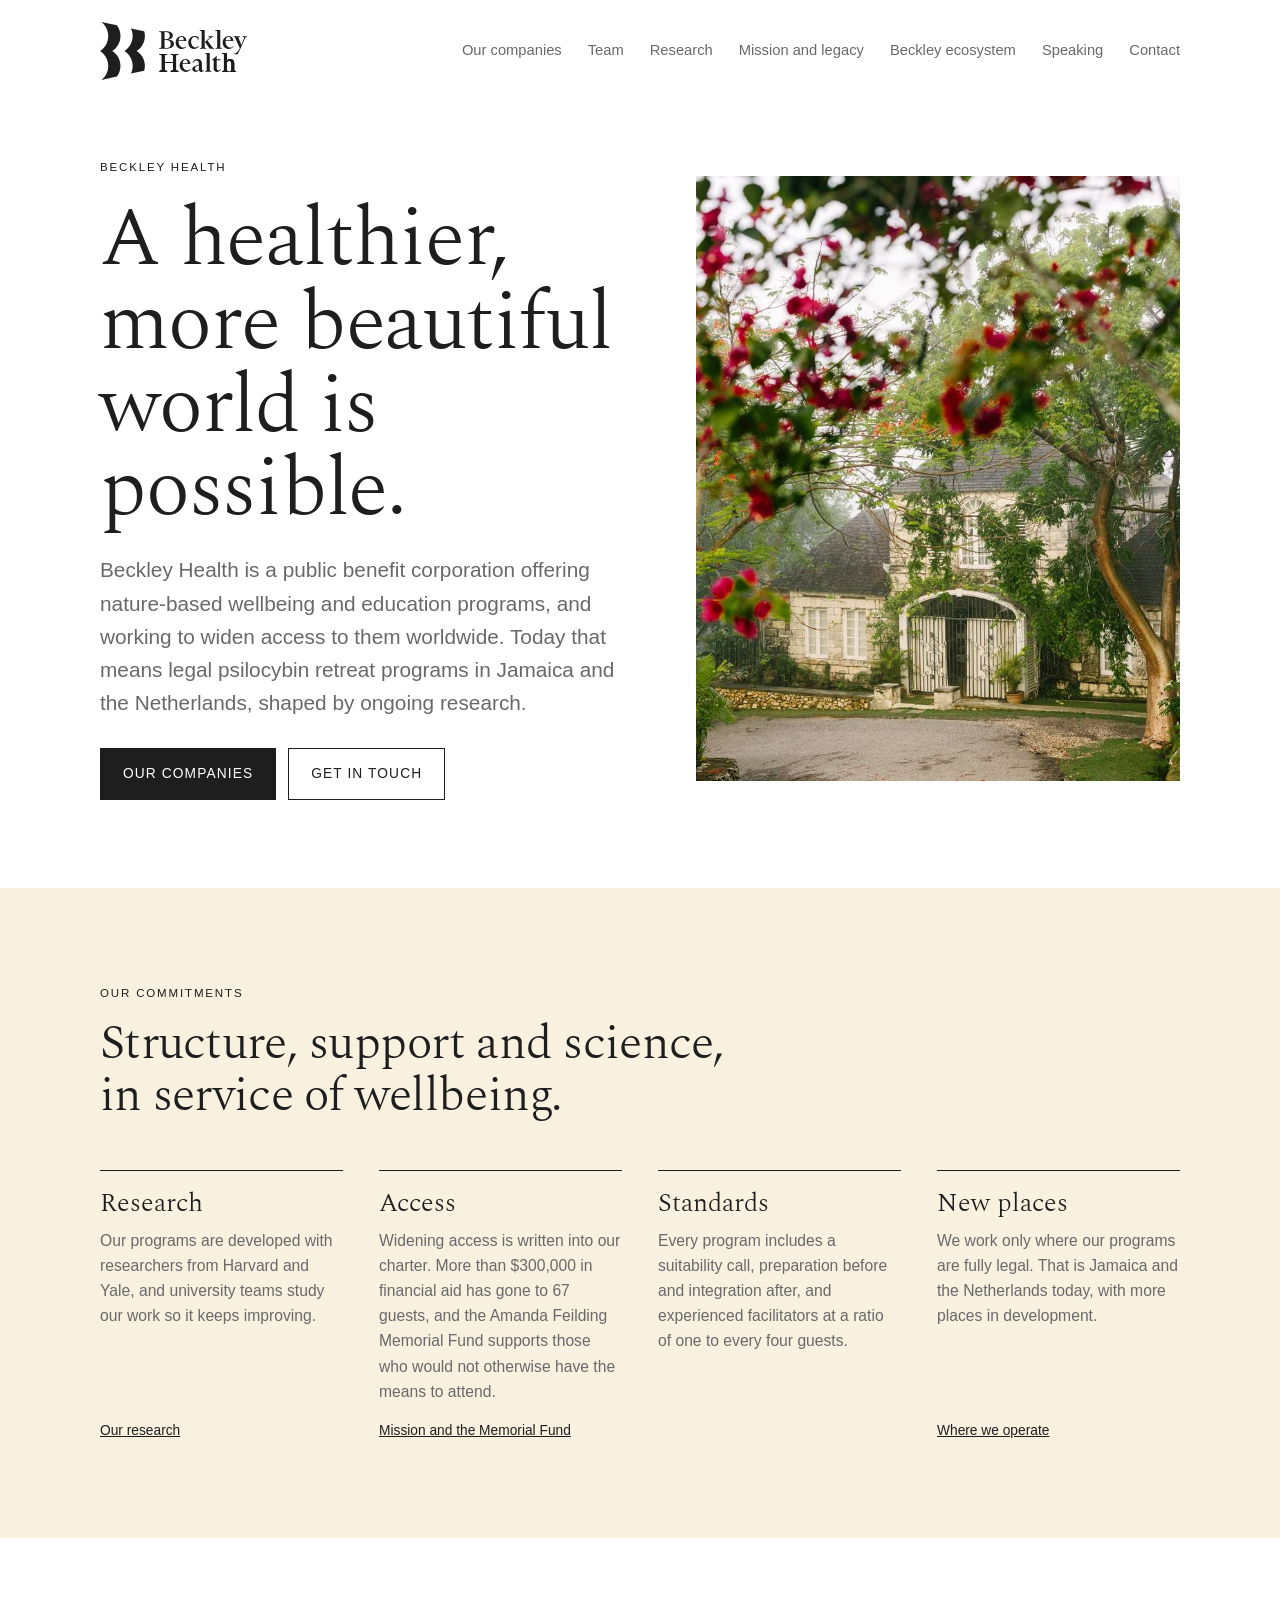
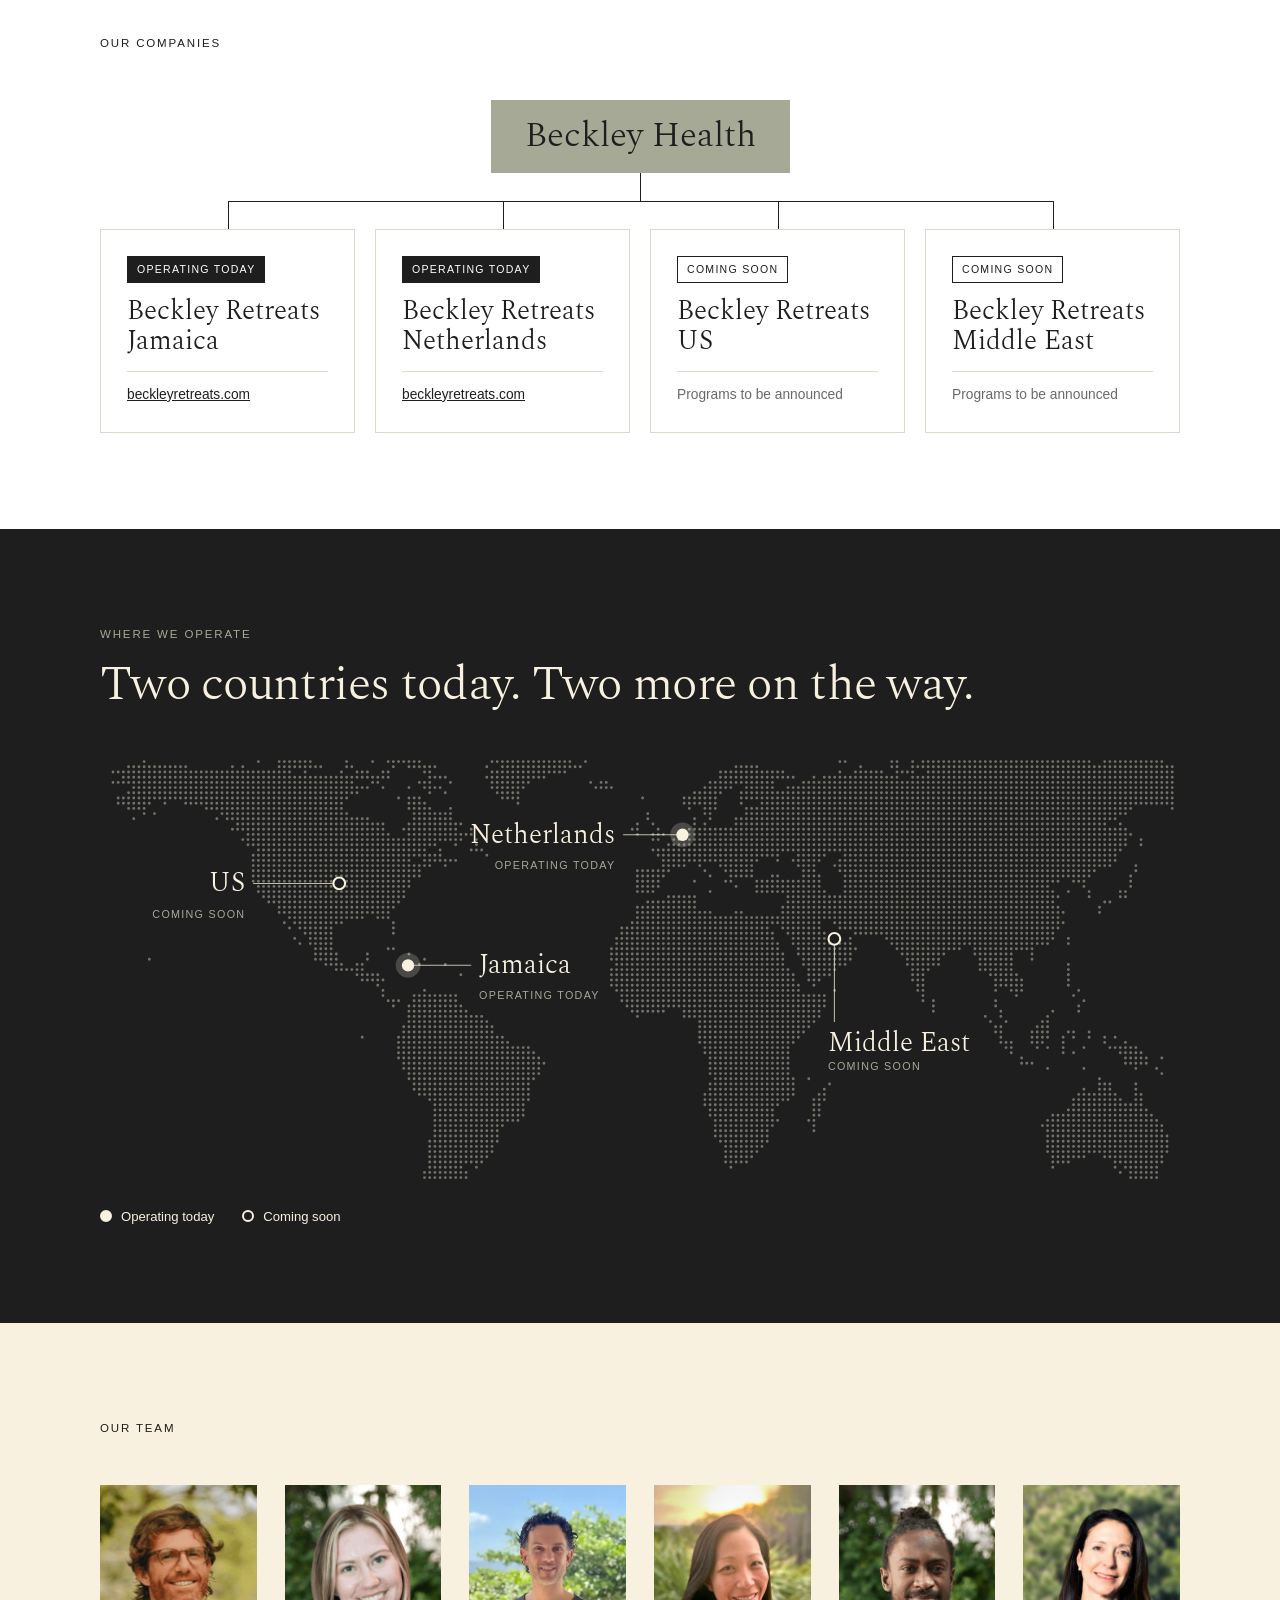
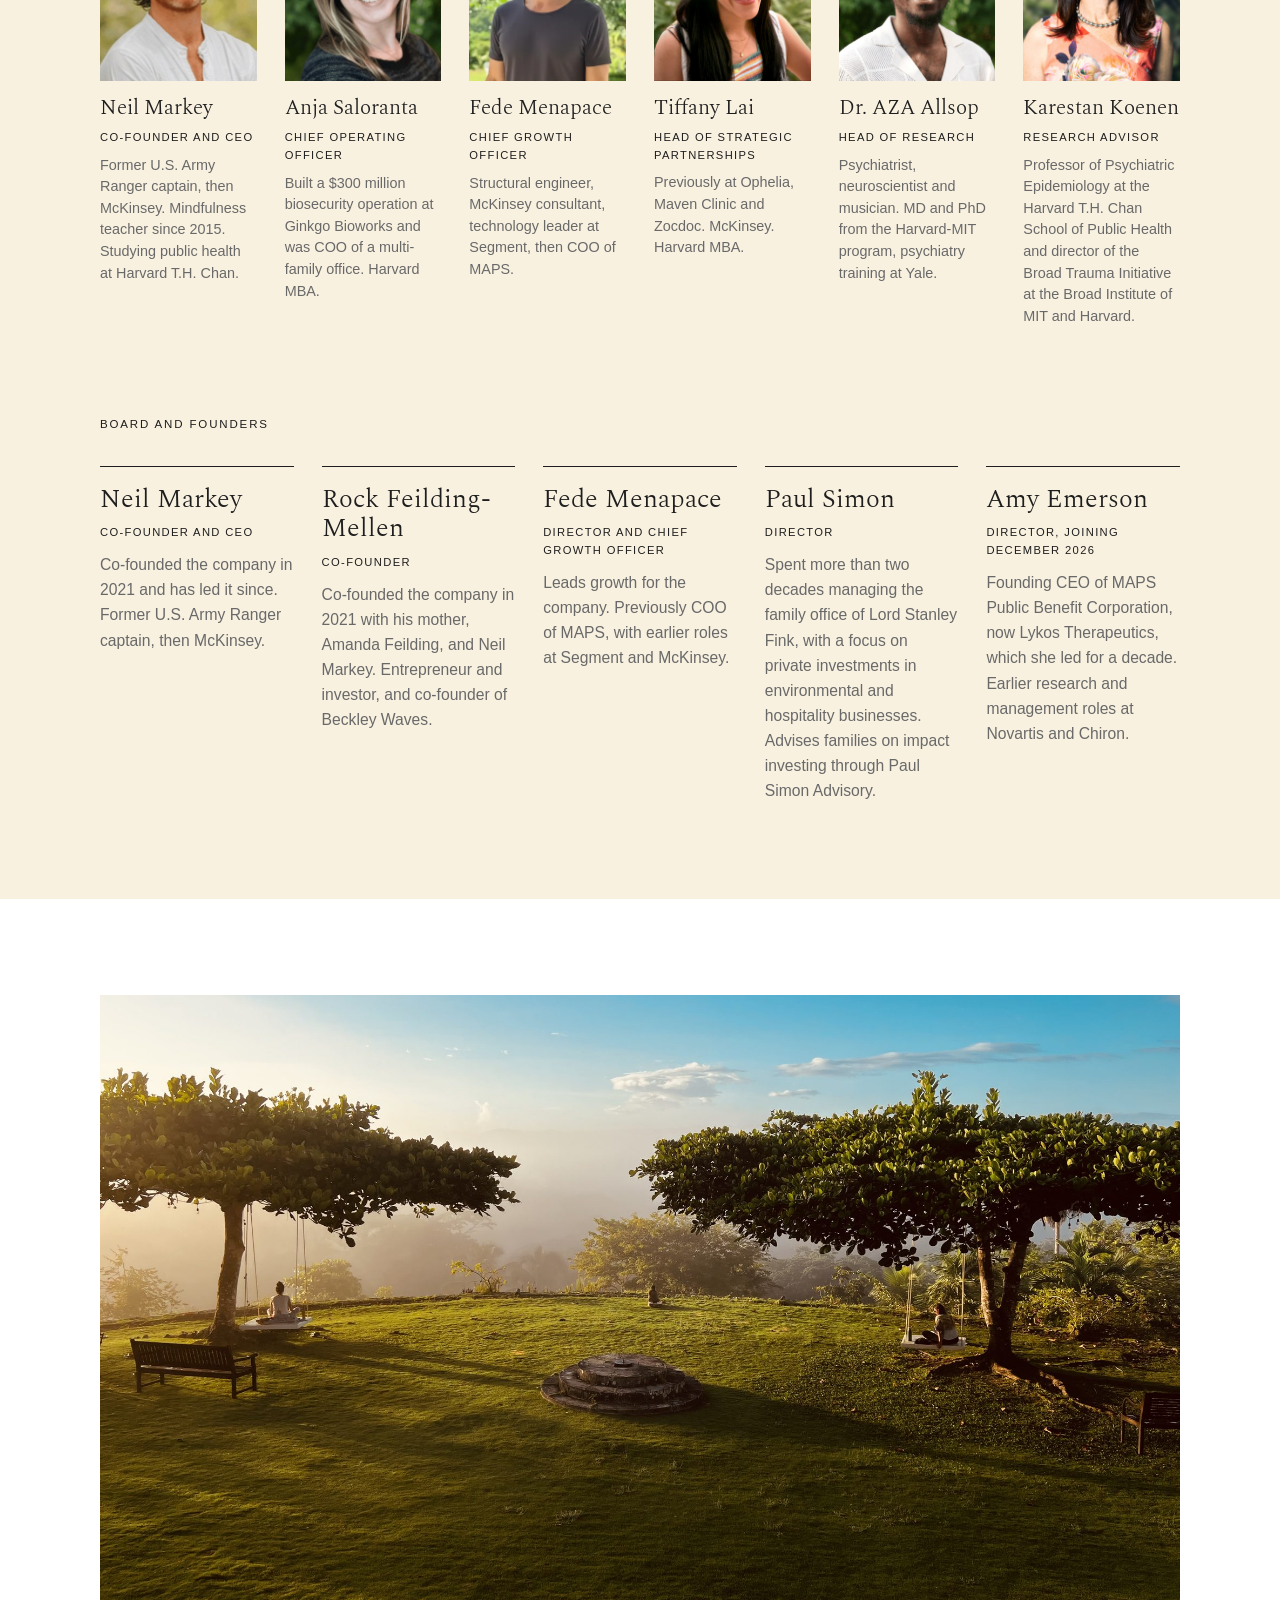
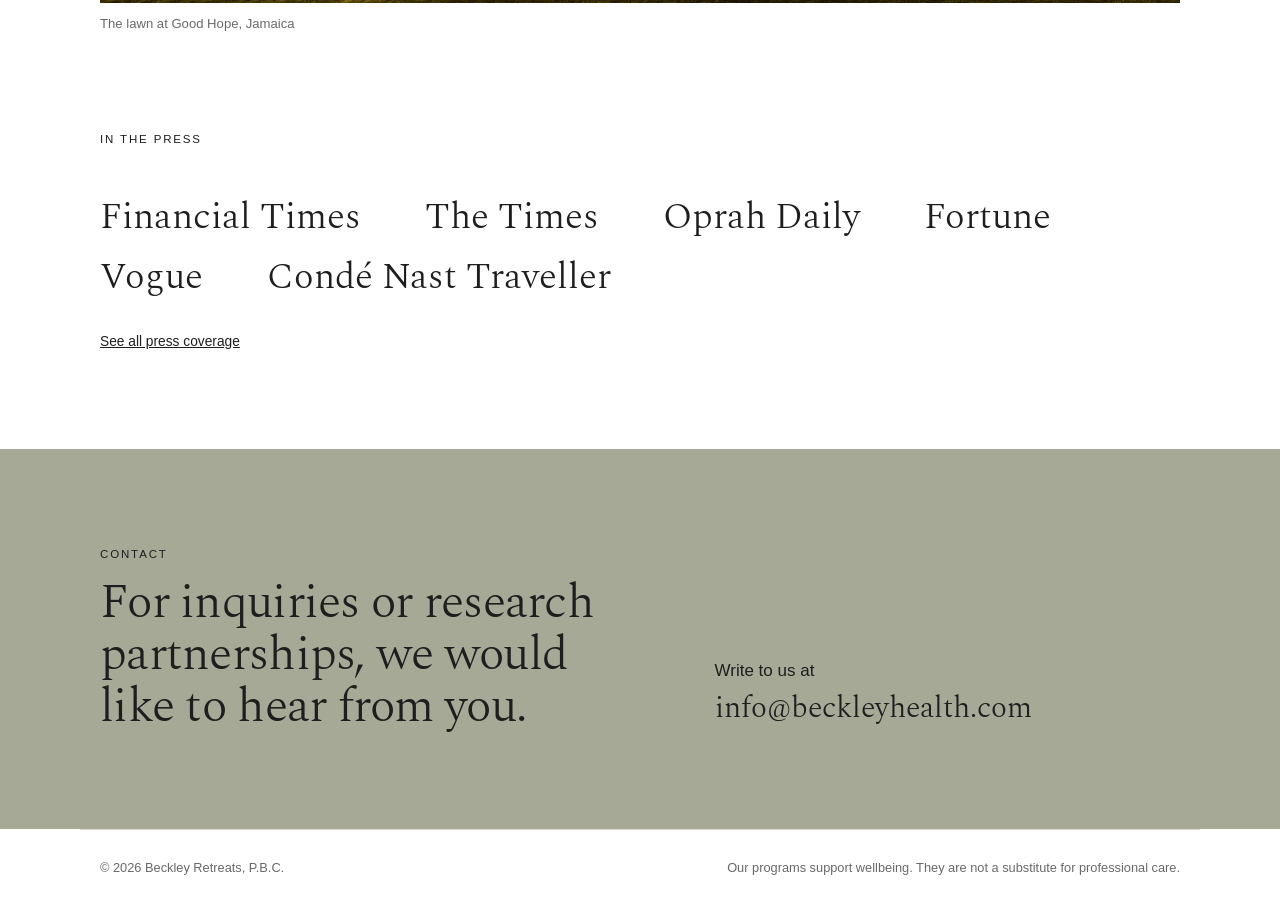
==== commit dce0d114: "Add files via upload" ====
--- a/index.html
+++ b/index.html
@@ -104,7 +104,7 @@
     <div class="wrap">
       <div class="sec-head"><div class="eyebrow">Our team</div></div>
       <div class="people">
-        <div class="person"><img src="assets/team-neil.jpg" alt="Neil Markey" loading="lazy" width="640" height="800"><h3>Neil Markey</h3><div class="role">Co-Founder and CEO</div><p>Former U.S. Army Ranger captain, then McKinsey. Mindfulness teacher since 2015. Studied public health at Harvard T.H. Chan.</p></div>
+        <div class="person"><img src="assets/team-neil.jpg" alt="Neil Markey" loading="lazy" width="640" height="800"><h3>Neil Markey</h3><div class="role">Co-Founder and CEO</div><p>Former U.S. Army Ranger captain, then McKinsey. Mindfulness teacher since 2015. Studying public health at Harvard T.H. Chan.</p></div>
         <div class="person"><img src="assets/team-anja.jpg" alt="Anja Saloranta" loading="lazy" width="640" height="800"><h3>Anja Saloranta</h3><div class="role">Chief Operating Officer</div><p>Built a $300 million biosecurity operation at Ginkgo Bioworks and was COO of a multi-family office. Harvard MBA.</p></div>
         <div class="person"><img src="assets/team-fede.jpg?v=2" alt="Fede Menapace" loading="lazy" width="640" height="800"><h3>Fede Menapace</h3><div class="role">Chief Growth Officer</div><p>Structural engineer, McKinsey consultant, technology leader at Segment, then COO of MAPS.</p></div>
         <div class="person"><img src="assets/team-tiffany.jpg?v=3" alt="Tiffany Lai" loading="lazy" width="640" height="800"><h3>Tiffany Lai</h3><div class="role">Head of Strategic Partnerships</div><p>Previously at Ophelia, Maven Clinic and Zocdoc. McKinsey. Harvard MBA.</p></div>
--- a/assets/site.css
+++ b/assets/site.css
@@ -198,3 +198,4 @@
 .photo figcaption{font-size:0.82rem;margin-top:10px}
 @media (min-width:1081px){.three.four.five{grid-template-columns:repeat(5,minmax(0,1fr));gap:clamp(18px,2.4vw,28px)}}
 @media (min-width:821px) and (max-width:1080px){.three.four.five{grid-template-columns:repeat(3,minmax(0,1fr))}}
+@media (min-width:821px){.eco.four .co.us:last-child:nth-child(odd){grid-column:1 / -1}}
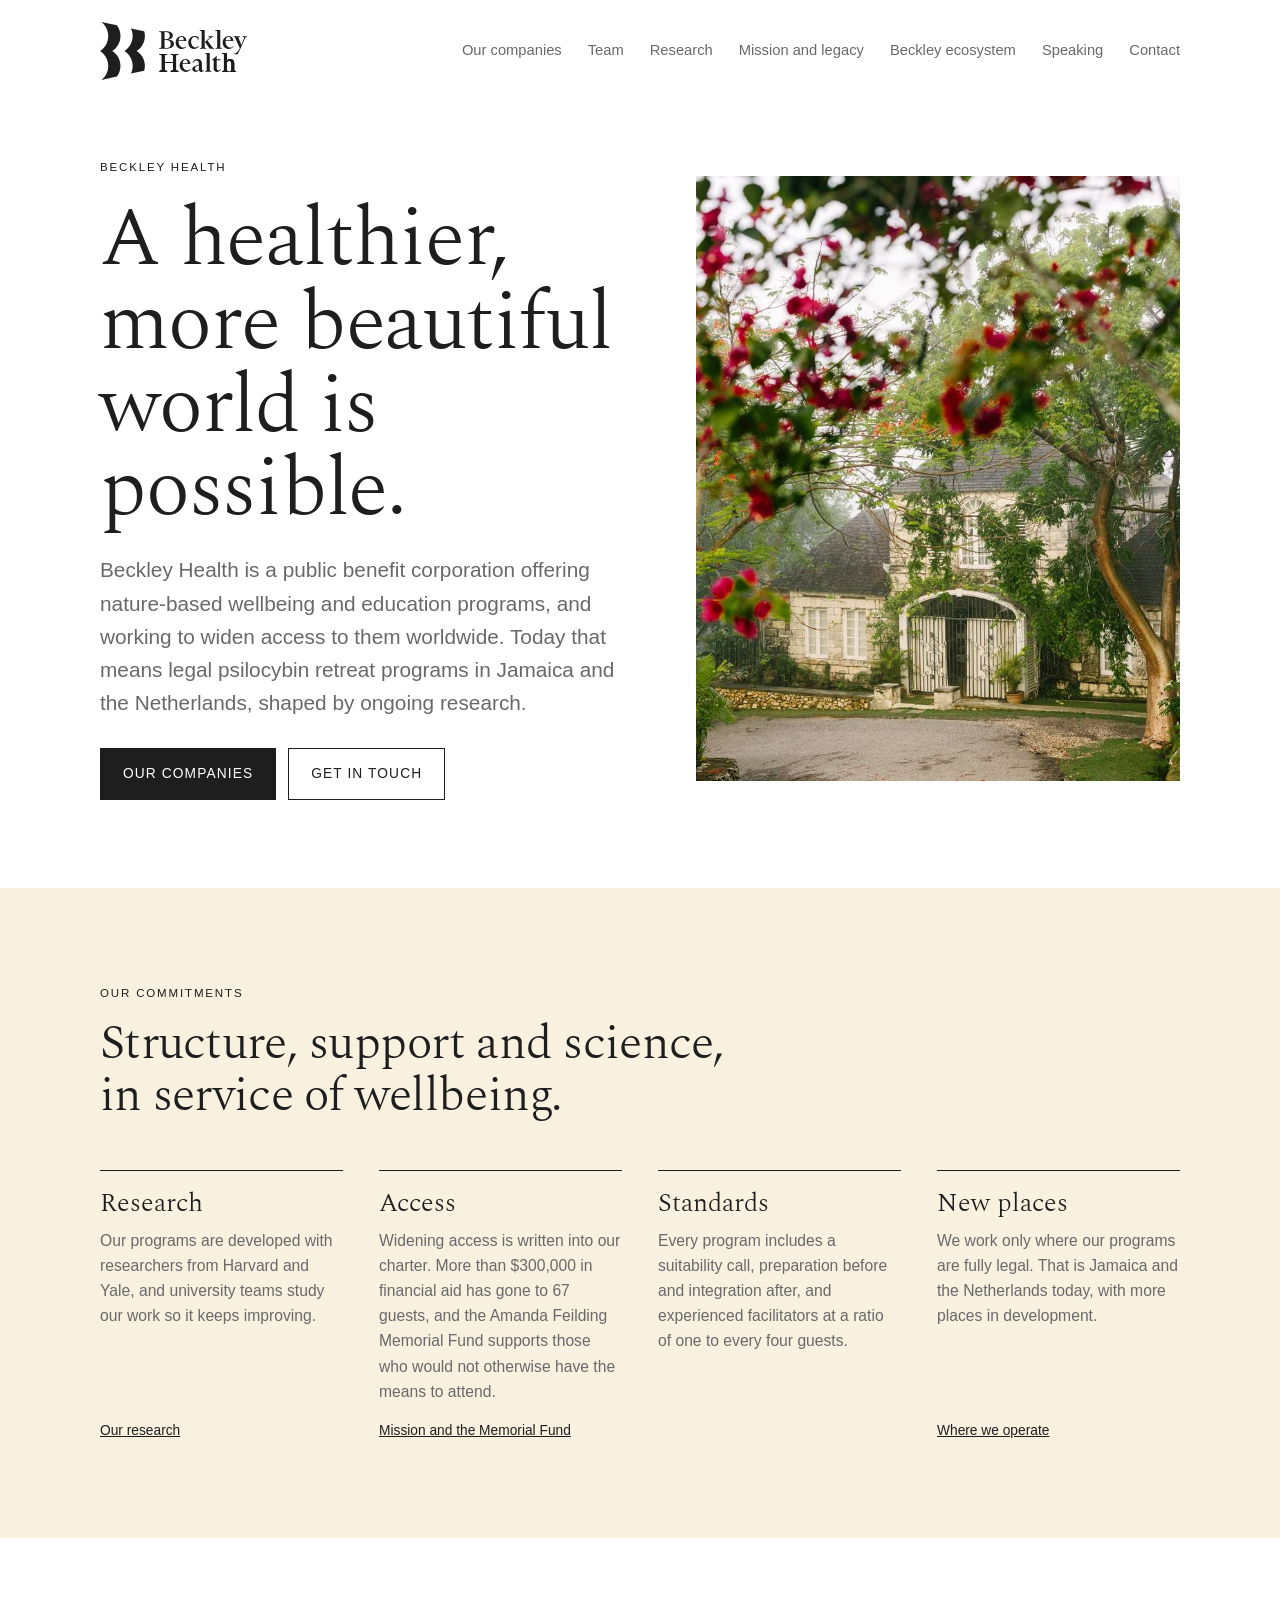
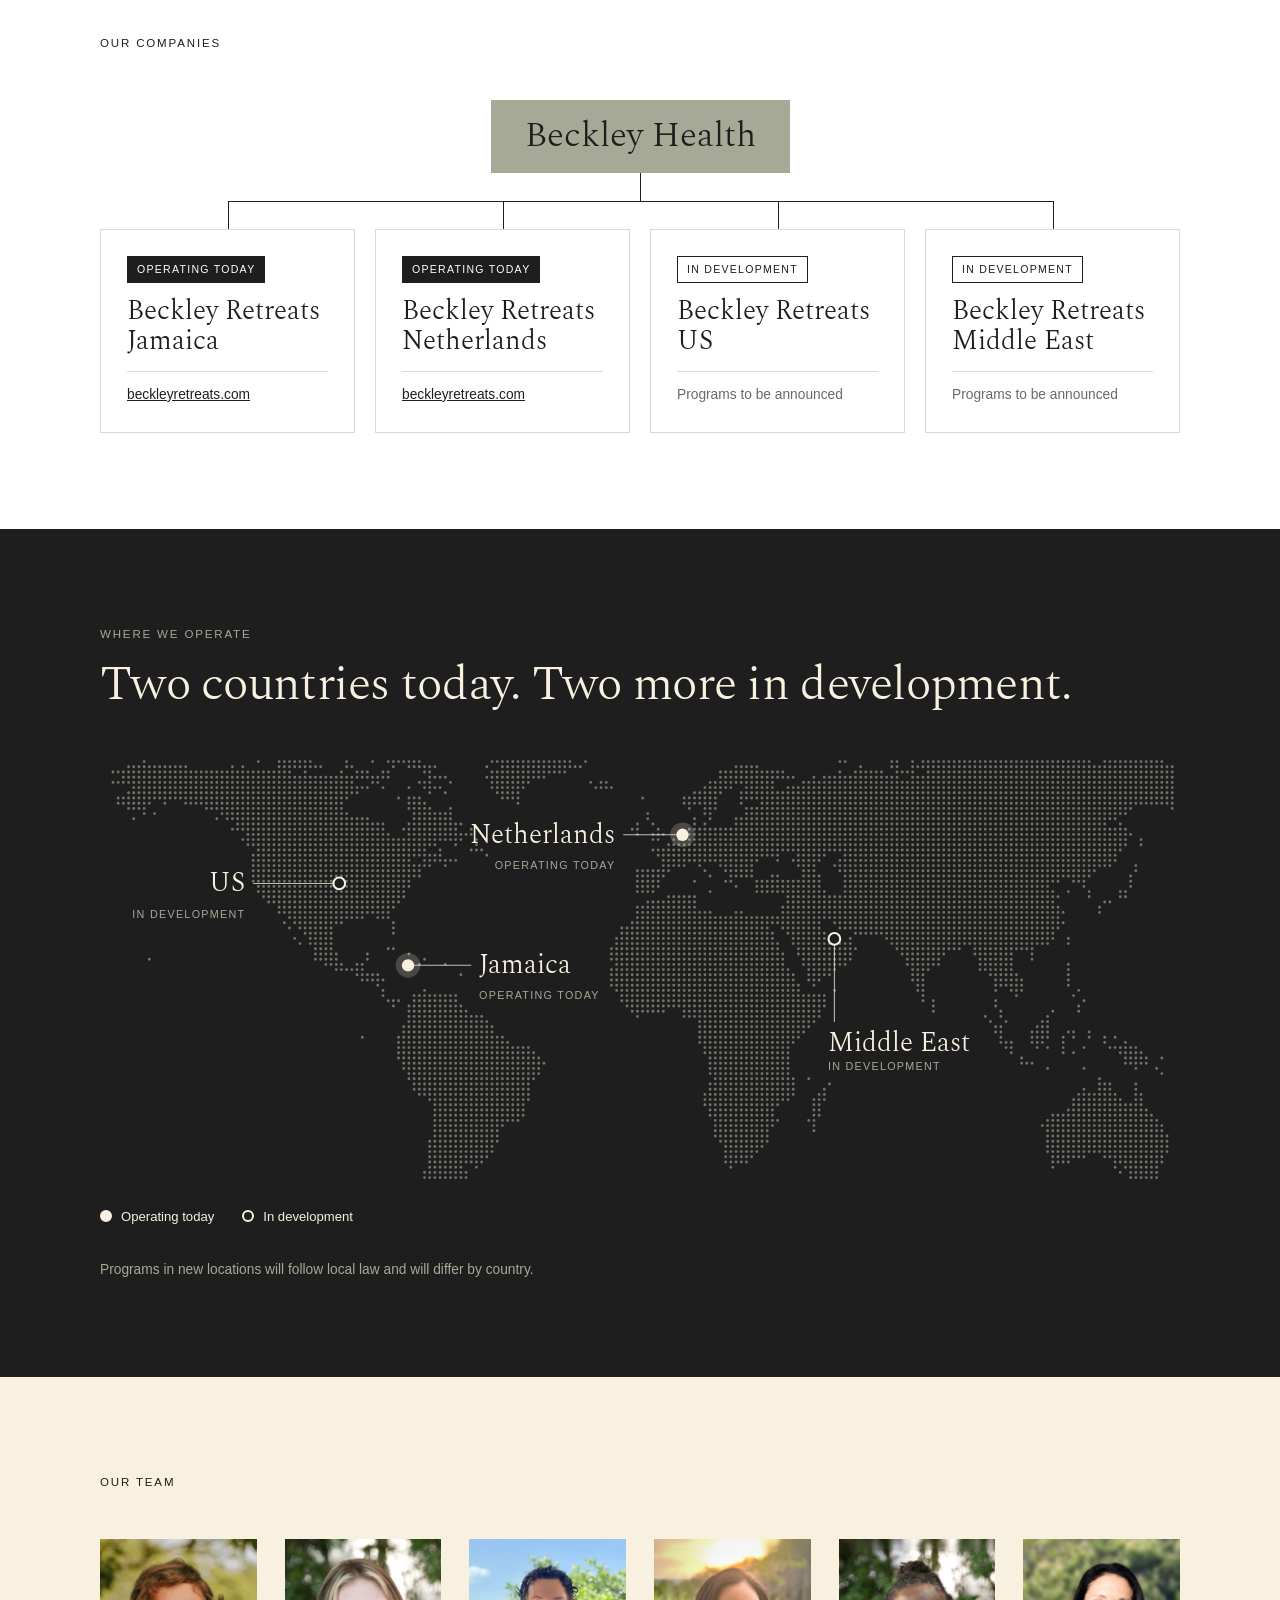
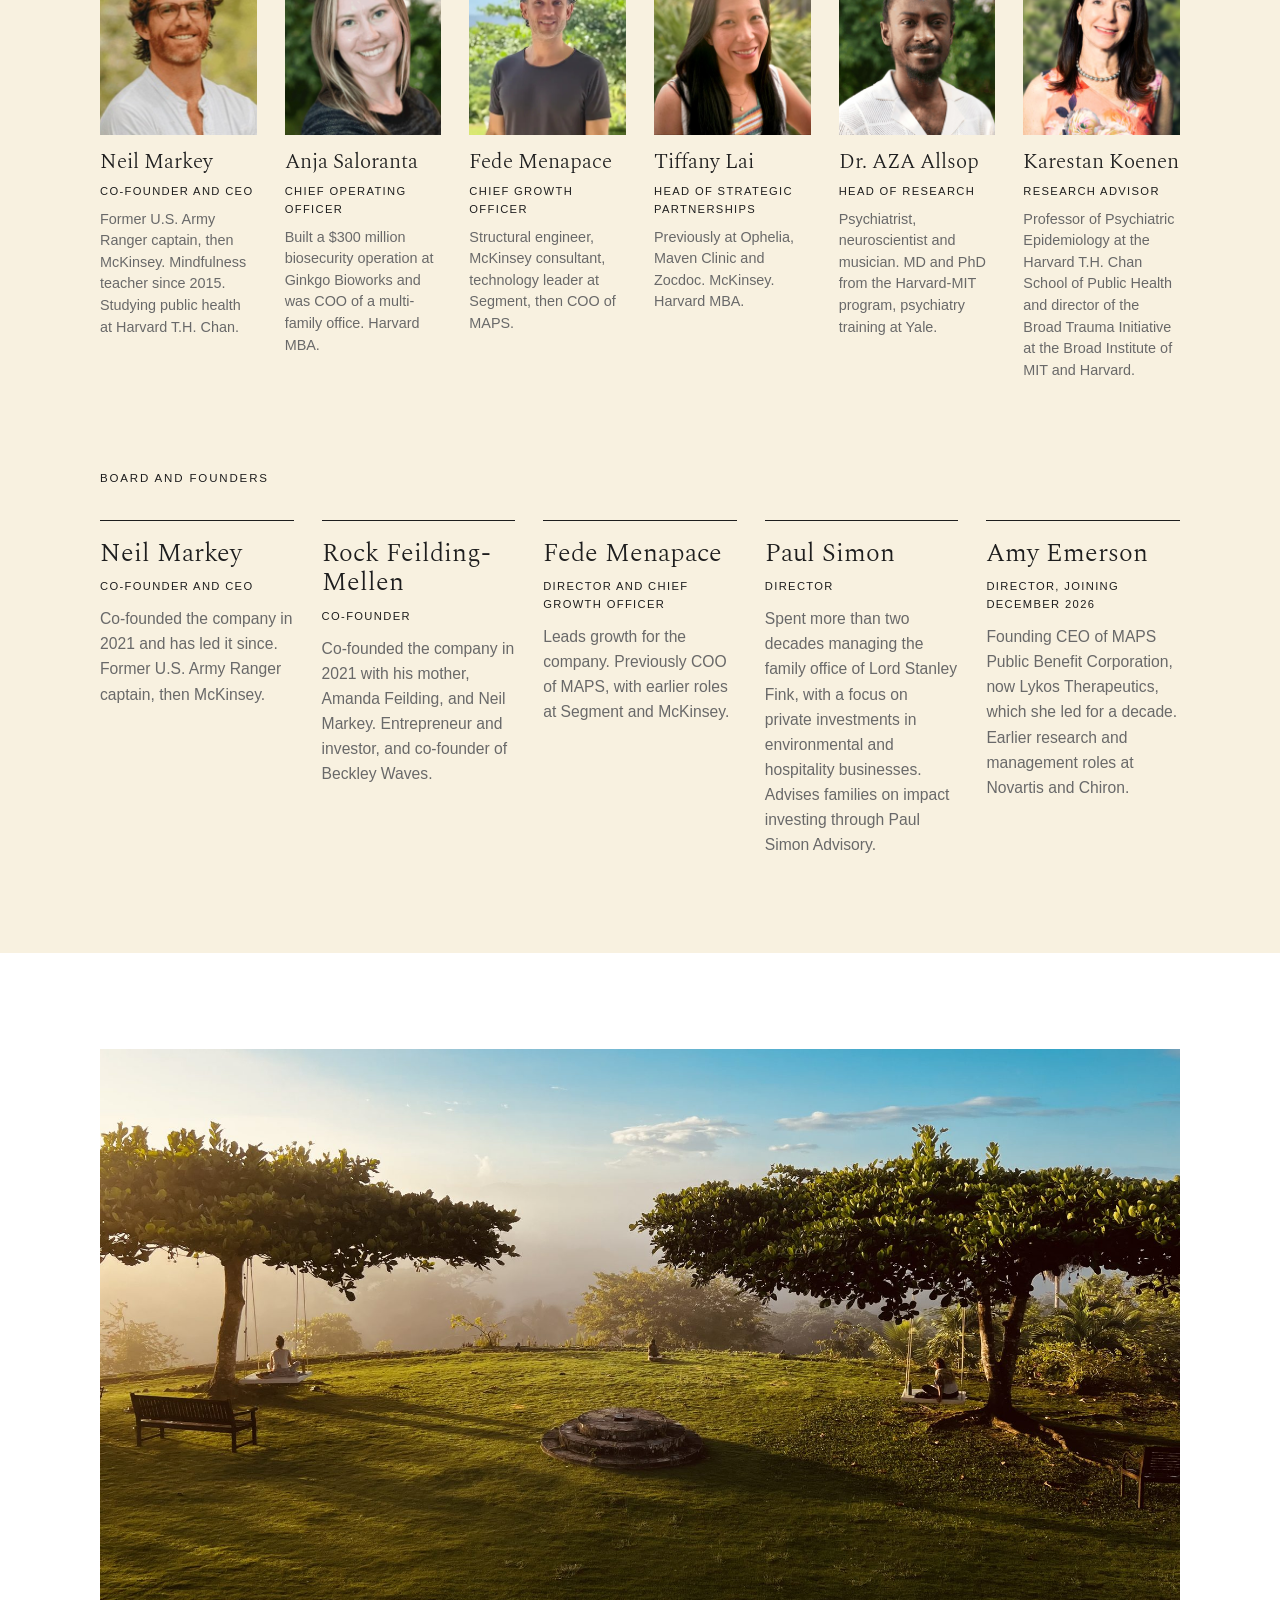
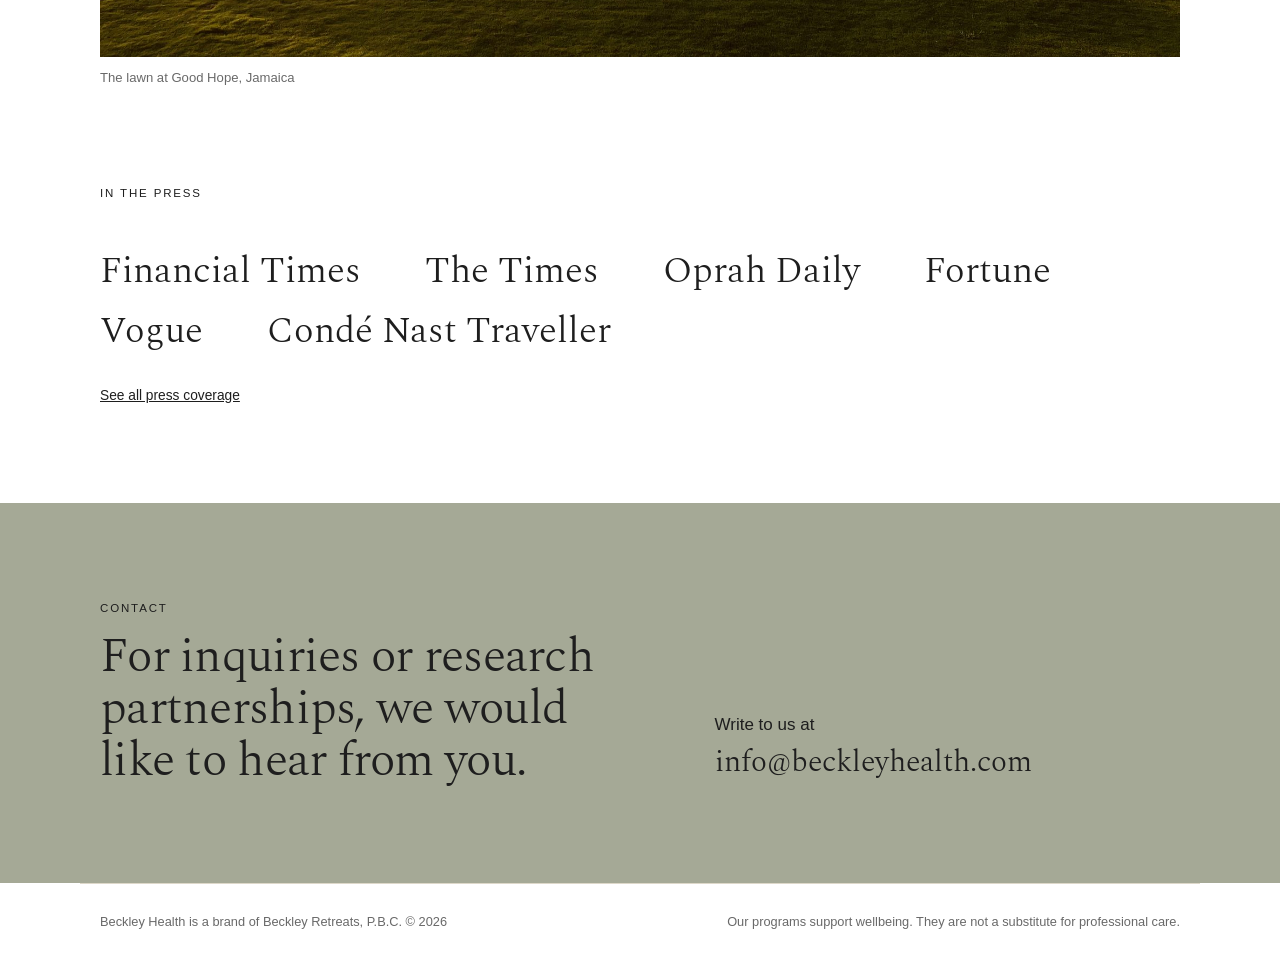
==== commit 7364dc2d: "Add files via upload" ====
--- a/index.html
+++ b/index.html
@@ -71,12 +71,12 @@
             <a class="more" href="https://www.beckleyretreats.com">beckleyretreats.com</a>
           </div>
           <div class="co">
-            <span class="tag">Coming soon</span>
+            <span class="tag">In development</span>
             <div class="name">Beckley Retreats<br>US</div>
             <div class="places">Programs to be announced</div>
           </div>
           <div class="co">
-            <span class="tag">Coming soon</span>
+            <span class="tag">In development</span>
             <div class="name">Beckley Retreats<br>Middle East</div>
             <div class="places">Programs to be announced</div>
           </div>
@@ -87,16 +87,17 @@
 
   <section class="mapband" id="where">
     <div class="wrap">
-      <div class="sec-head"><div class="eyebrow">Where we operate</div><h2>Two countries today. Two more on the way.</h2></div>
+      <div class="sec-head"><div class="eyebrow">Where we operate</div><h2>Two countries today. Two more in development.</h2></div>
       <div class="worldmap"><div class="wm-in">
-        <img src="assets/map.svg?v=2" alt="World map showing Beckley Retreats in Jamaica and the Netherlands today, with the US and the Middle East coming soon" width="1664" height="648" loading="lazy">
-          <span class="ml l" style="right:86.54%;top:29.54%"><b>US</b><i>Coming soon</i></span>
+        <img src="assets/map.svg?v=2" alt="World map showing Beckley Retreats in Jamaica and the Netherlands today, with the US and the Middle East in development" width="1664" height="648" loading="lazy">
+          <span class="ml l" style="right:86.54%;top:29.54%"><b>US</b><i>In development</i></span>
           <span class="ml r" style="left:35.10%;top:49.00%"><b>Jamaica</b><i>Operating today</i></span>
           <span class="ml l" style="right:52.28%;top:18.00%"><b>Netherlands</b><i>Operating today</i></span>
-          <span class="ml b" style="left:67.40%;top:63.72%"><b>Middle East</b><i>Coming soon</i></span>
+          <span class="ml b" style="left:67.40%;top:63.72%"><b>Middle East</b><i>In development</i></span>
           <i class="pin soon" style="left:22.15%;top:29.55%"></i><i class="pin live" style="left:28.52%;top:49.00%"></i><i class="pin live" style="left:53.94%;top:18.00%"></i><i class="pin soon" style="left:68.00%;top:42.72%"></i>
       </div></div>
-      <p class="legend"><span class="key live"><i></i>Operating today</span><span class="key soon"><i></i>Coming soon</span></p>
+      <p class="legend"><span class="key live"><i></i>Operating today</span><span class="key soon"><i></i>In development</span></p>
+      <p class="note mapnote" style="color:#A5A996">Programs in new locations will follow local law and will differ by country.</p>
     </div>
   </section>
 
@@ -153,7 +154,7 @@
 
 <footer>
   <div class="wrap">
-    <span>&copy; 2026 Beckley Retreats, P.B.C.</span>
+    <span>Beckley Health is a brand of Beckley Retreats, P.B.C. &copy; 2026</span>
     <span>Our programs support wellbeing. They are not a substitute for professional care.</span>
   </div>
 </footer>
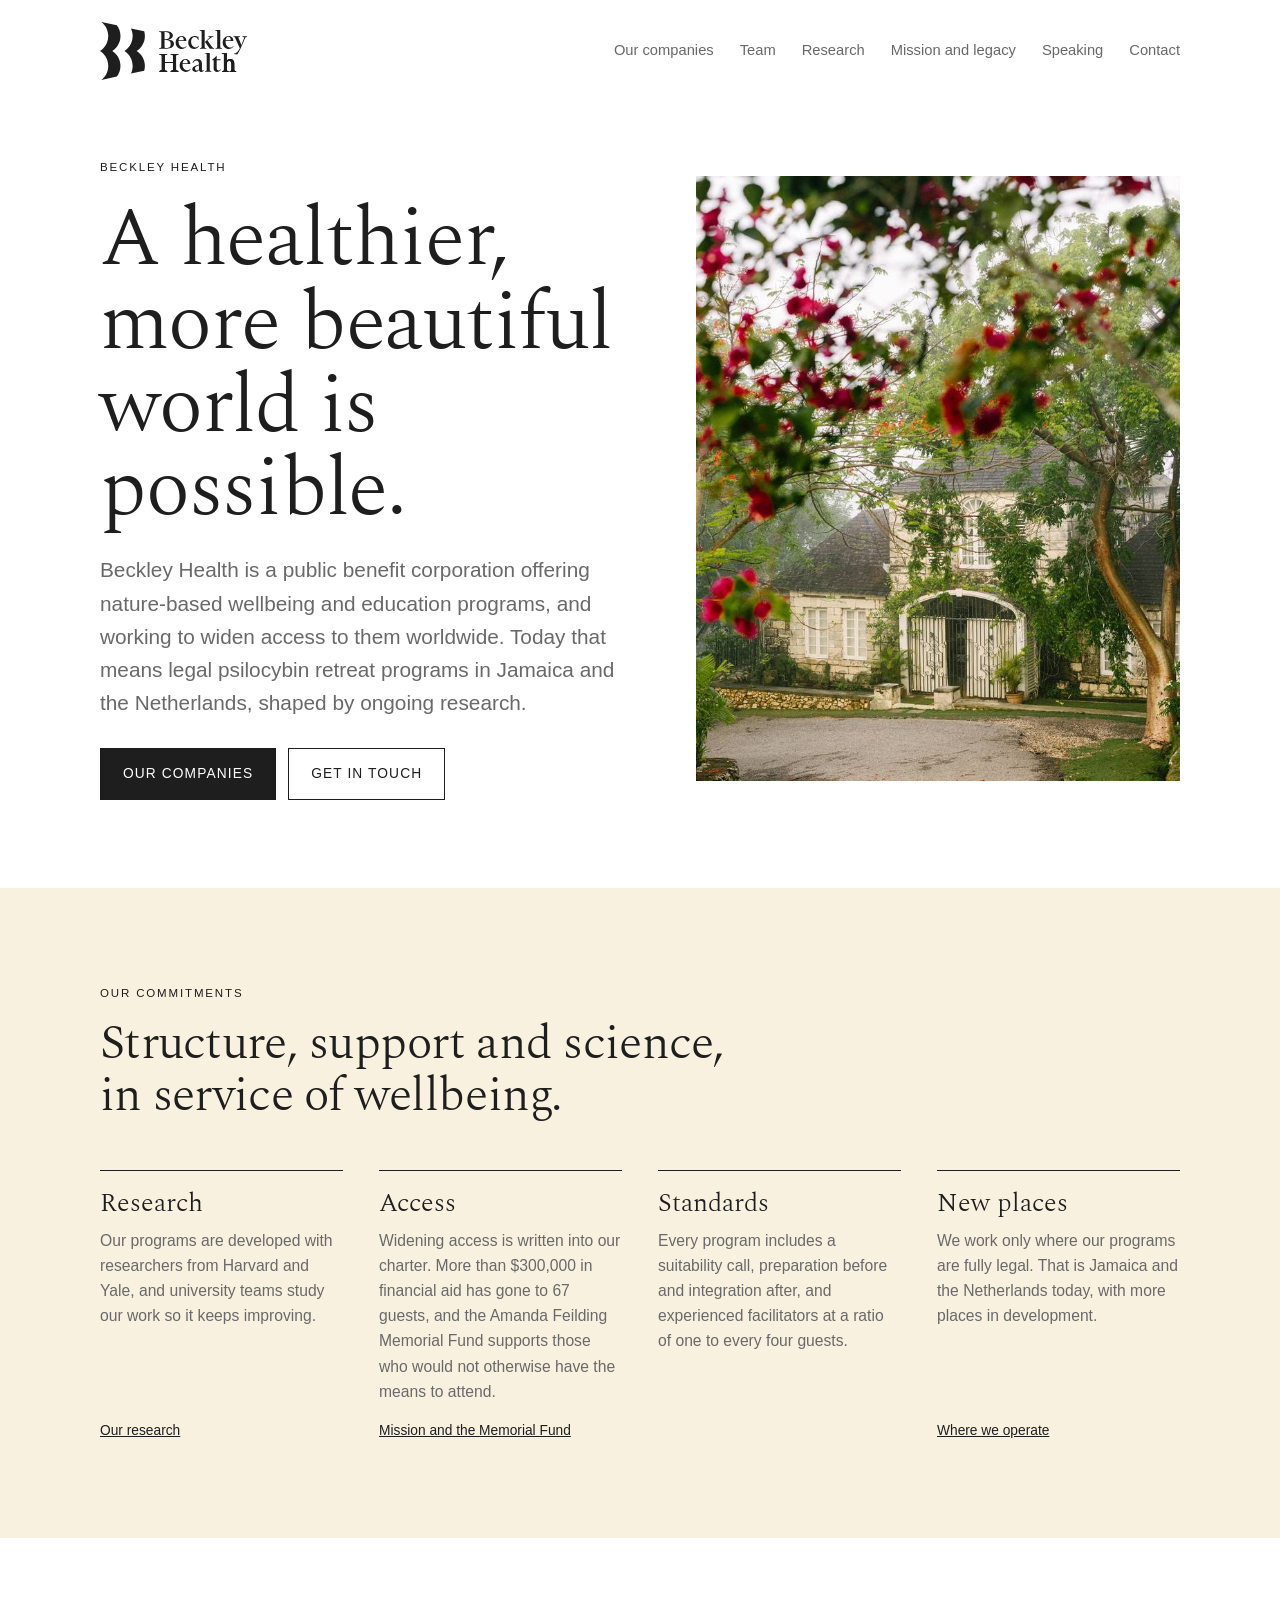
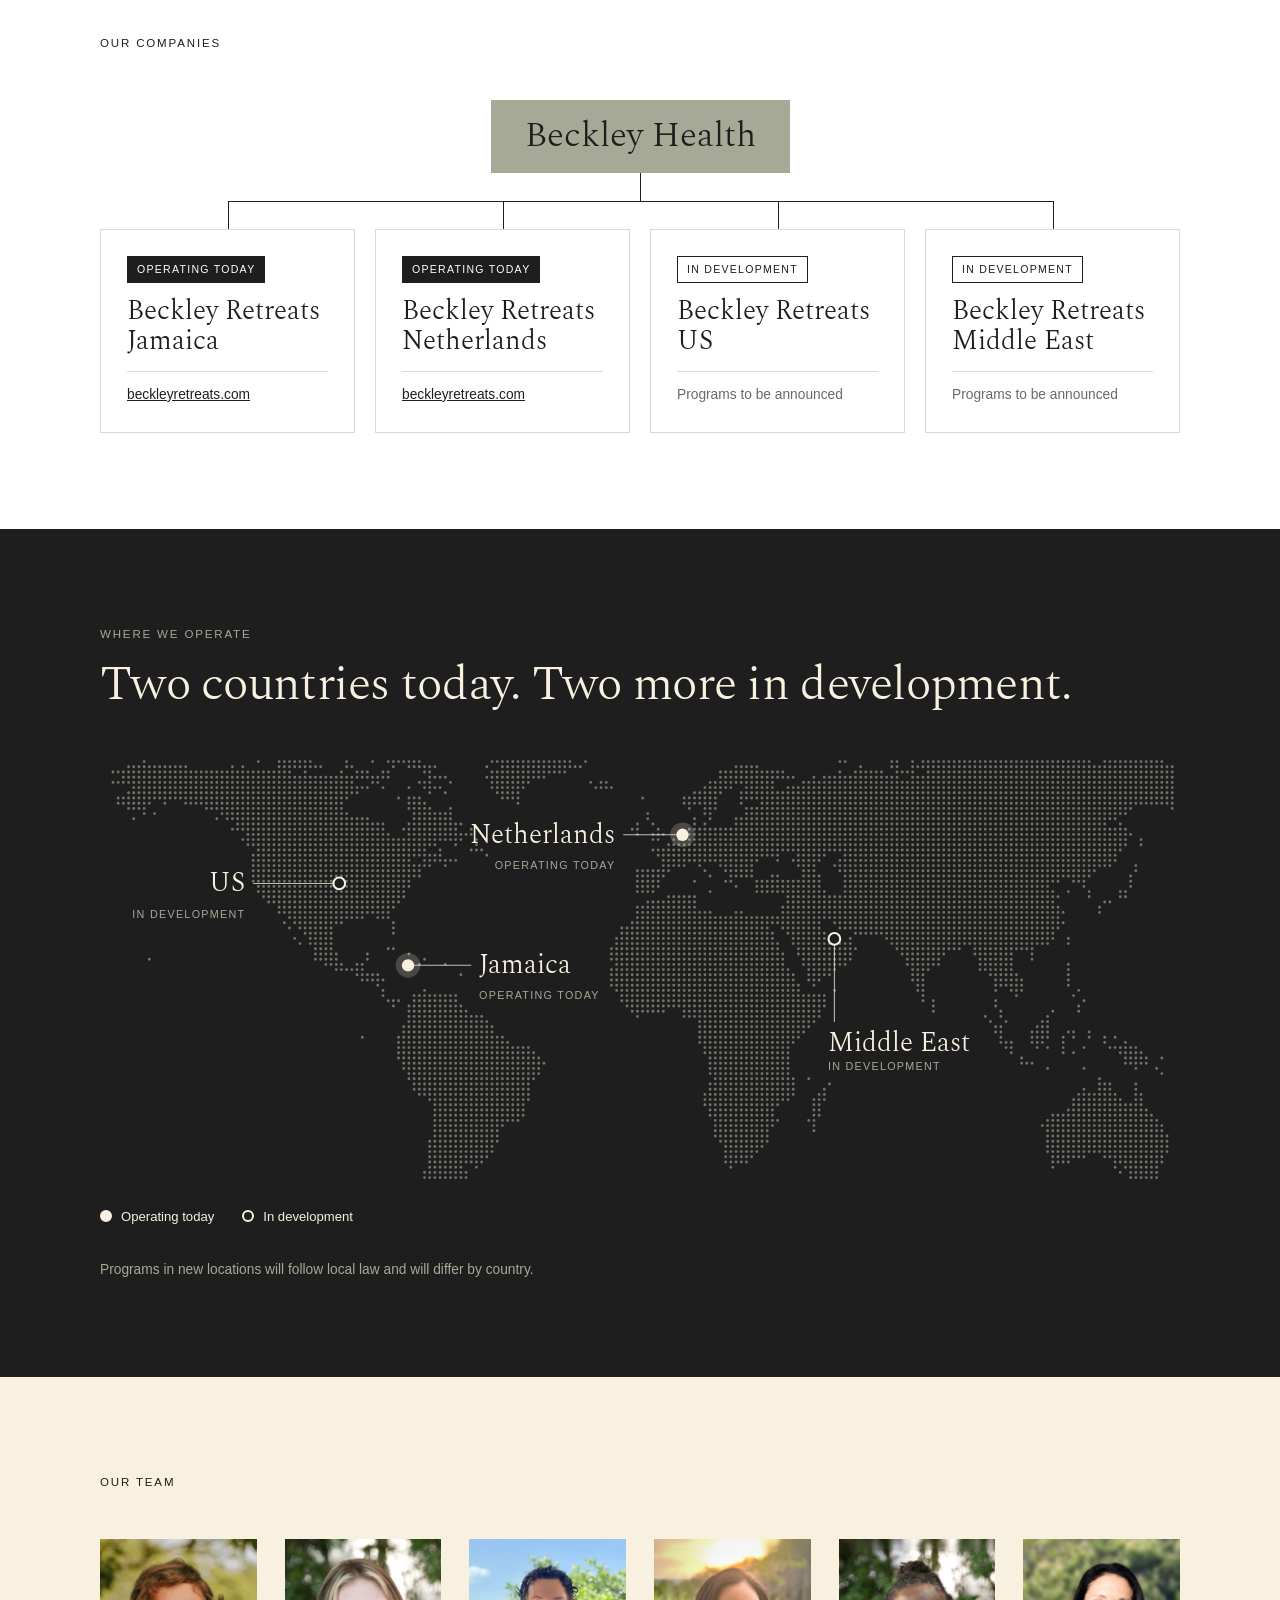
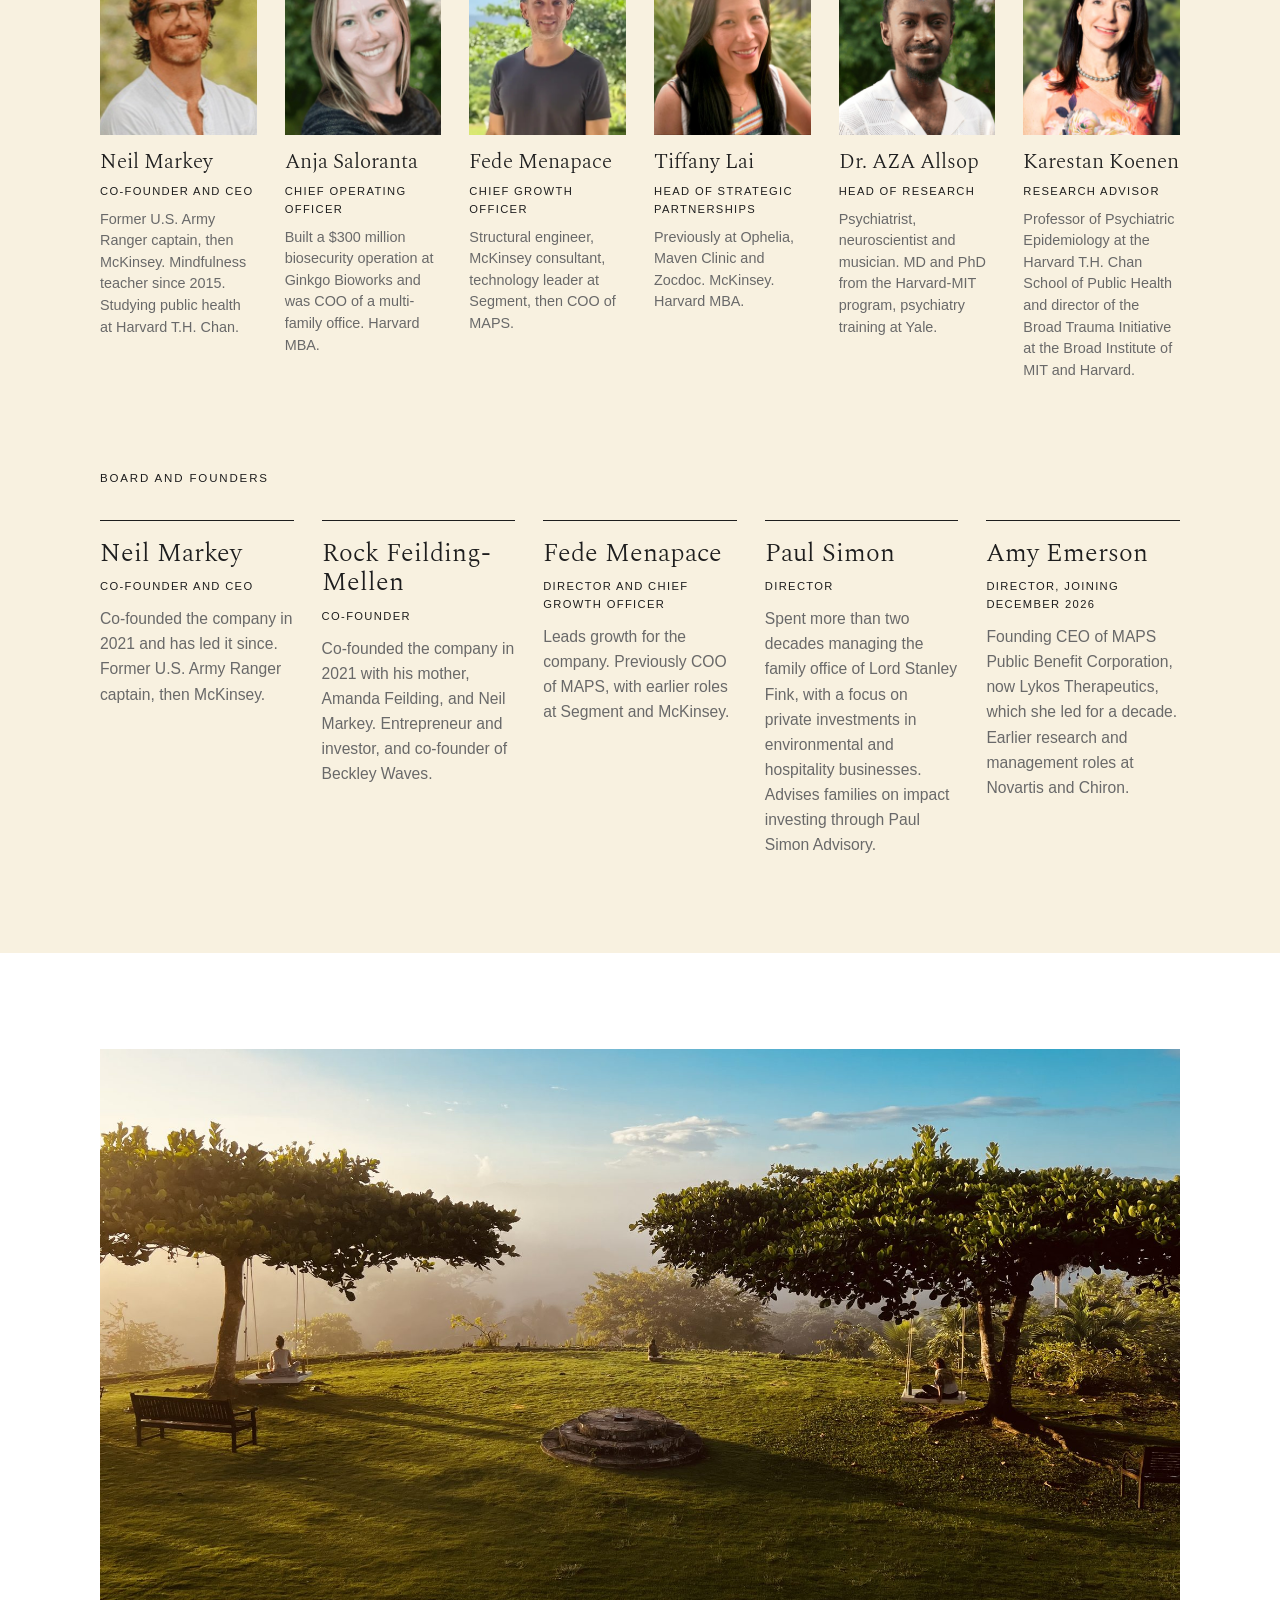
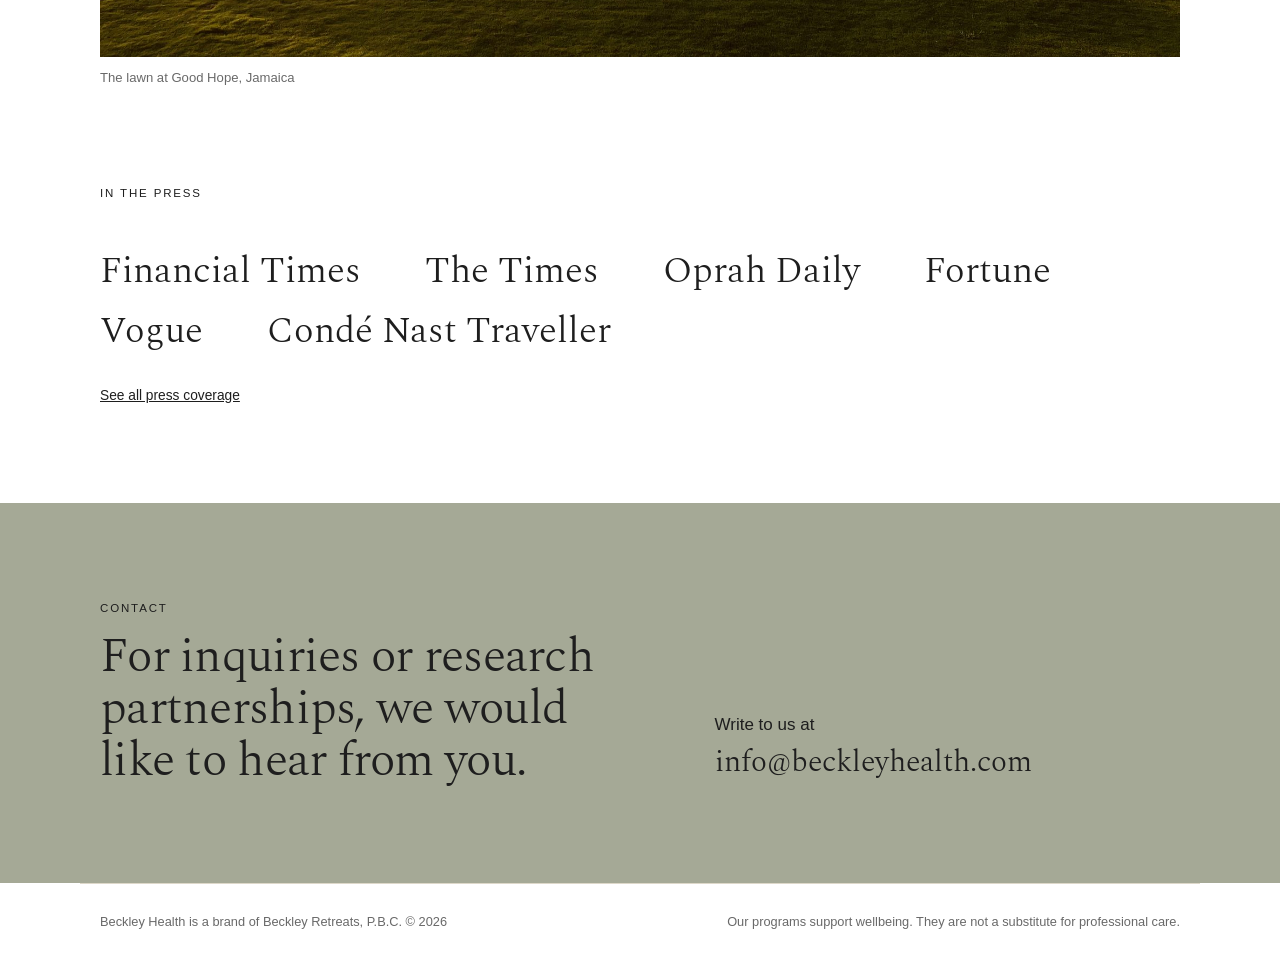
==== commit b244c766: "Add files via upload" ====
--- a/index.html
+++ b/index.html
@@ -25,7 +25,7 @@
   <div class="wrap">
     <a class="brand" href="#top" aria-label="Beckley Health"><svg viewBox="82 53 1266 499" aria-hidden="true"><g fill="currentColor"><path d="M258.1,427.5c-1.1-52.9-29.1-98.9-70.8-125.2c43.5-27.4,71.9-76.3,70.8-131.4 c-0.7-33.5-12.2-64.3-31.1-89L93.2,53.2c36.4,27.7,59.9,71.5,59.9,120.8c0,40.8-16.1,77.8-42.3,105.1 c-8.5,8.9-18.1,16.7-28.5,23.3c10.4,6.6,20,14.4,28.5,23.3c26.2,27.3,42.3,64.3,42.3,105.1 c0,49.3-23.5,93-59.9,120.8l133.7-28.7C247.1,496.3,258.9,463.2,258.1,427.5z"/><path d="M363.1,173.9c0,40.8-16.1,77.8-42.3,105.1c-8.5,8.9-18.1,16.7-28.5,23.3c10.4,6.6,20,14.4,28.5,23.3 c26.2,27.3,42.3,64.3,42.3,105.1c0,23.7-5.5,46.2-15.2,66.2l114.4-24.5c4-14.2,6.1-29.2,5.8-44.8 c-1.1-52.9-29.1-98.9-70.8-125.2c43.5-27.4,71.9-76.3,70.8-131.4c-0.3-13.4-2.3-26.3-5.8-38.5l-114.4-24.5 C357.7,127.7,363.1,150.2,363.1,173.9z"/><path d="M591.4,277.2c13.6,0,18.3-1.2,18.3-13.1V151.8c0-11.9-4.7-13.1-18.3-13.1v-5.7h58.1 c32.7,0,59.6,11.9,59.6,36.6c0,18.8-17.8,31.2-38.8,34.4c26,2.2,48,14.1,48,36.9c0,28.2-27.2,42.1-60.4,42.1 H591.4V277.2z M637.4,202h8.9c19.5,0,36.1-7.4,36.1-32.2c0-24-16.6-30.4-37.1-30.4h-7.9V202z M654.5,276.7 c19.3,0,35.9-7.7,35.9-34.9c0-24.7-15.8-33.6-37.9-33.6h-15.1v56.9c0,9.9,5,11.6,12.1,11.6H654.5z"/><path d="M786.1,285.4c-29.2,0-53.2-22.3-53.2-54.2c0-32.7,24.7-57.1,50.5-57.1c28.4,0,42.1,22.5,42.1,43 h-67.5c0,0.7,0,1.7,0,2.7c0,29.9,16.8,51.7,40.8,51.7c10.4,0,18.6-4,25.2-12.9l3.2,3 C817.5,277.2,801.9,285.4,786.1,285.4z M758.4,210.9h44.3c-0.7-17.6-6.9-30.2-20-30.2 C769.8,180.7,760.4,191.1,758.4,210.9z"/><path d="M865.8,221.5c0,29.2,16.6,50,38.4,50c10.4,0,17.3-3.5,25-13.1l3.5,3 c-9.7,16.1-26,24-41.1,24c-27.5,0-50.2-21-50.2-53.4c0-33.1,26.2-57.9,54.4-57.9 c13.9,0,20.5,5.9,24.2,5.9c3,0,4-2.2,5-4.7h3.2l2,32.9l-4.5,0.2c-3.5-17.8-15.1-27.2-28.4-27.2 C879.6,181.2,865.8,197.5,865.8,221.5z"/><path d="M956.3,140.6c0-12.1-3-13.4-16.1-13.4v-5.2h42.5v142.3c0,12.1,2.5,13.4,13.4,13.4v5.2h-53.4v-5.2 c11.1,0,13.6-1.2,13.6-13.4V140.6z M1041.7,262.3c9.2,11.9,13.6,14.8,21.8,15.3v5.2h-37.4l-35.9-51 c-3.2-4-5.9-6.9-5.9-6.9l35.4-31.9c3.5-3.2,5.7-5.9,5.7-7.9c0-2.2-3-3.5-10.4-3.5v-5.2h42.5v5.2 c-12.6,0-21,5.7-30.2,13.6l-20.5,17.8L1041.7,262.3z"/><path d="M1074.3,127.2v-5.2h42.5v142.3c0,12.1,2.5,13.4,13.4,13.4v5.2h-53.4v-5.2c11.1,0,13.6-1.2,13.6-13.4 v-123.7C1090.4,128.5,1087.4,127.2,1074.3,127.2z"/><path d="M1190.6,285.4c-29.2,0-53.2-22.3-53.2-54.2c0-32.7,24.7-57.1,50.5-57.1c28.4,0,42.1,22.5,42.1,43 h-67.5c0,0.7,0,1.7,0,2.7c0,29.9,16.8,51.7,40.8,51.7c10.4,0,18.6-4,25.2-12.9l3.2,3 C1222,277.2,1206.4,285.4,1190.6,285.4z M1162.9,210.9h44.3c-0.7-17.6-6.9-30.2-20-30.2 C1174.3,180.7,1164.9,191.1,1162.9,210.9z"/><path d="M1234.1,329.1v-3.2c18.8-2.5,35.9-17.8,51.2-47.5l-38.1-83.9c-5-10.9-6.2-12.9-16.3-12.9v-5.2h55.7v5.2 c-8.4,0-13.4,0.5-13.4,5.4c0,2,0.7,4.2,2.2,7.7l23,55.4l22-54.7c1.2-3.2,2-5.7,2-7.4 c0-5.4-5.4-6.4-14.6-6.4v-5.2h38.6v5.2c-10.9,0-12.4,1.5-17.6,13.8l-33.6,77.4 c-13.4,30.9-26,53-32.7,59.4L1234.1,329.1z"/><path d="M648.6 474.3C633.9 474.3 627.3 474.1 627.3 462.4V405H709.7V462.4C709.7 474.1 703.1 474.3 688.5 474.3V480H745.7V474.3C731 474.3 724.4 474.1 724.4 462.4V347.6C724.4 335.9 731 335.7 745.7 335.7V330H688.5V335.7C703.1 335.7 709.7 335.9 709.7 347.6V398.1H627.3V347.6C627.3 335.9 633.9 335.7 648.6 335.7V330H591.4V335.7C606.1 335.7 612.7 335.9 612.7 347.6V462.4C612.7 474.1 606.1 474.3 591.4 474.3V480H648.6Z"/><path d="M650.4 474.3C635.7 474.3 629.1 474.1 629.1 462.4V405H711.5V462.4C711.5 474.1 704.9 474.3 690.2 474.3V480H747.5V474.3C732.8 474.3 726.2 474.1 726.2 462.4V347.6C726.2 335.9 732.8 335.7 747.5 335.7V330H690.2V335.7C704.9 335.7 711.5 335.9 711.5 347.6V398.1H629.1V347.6C629.1 335.9 635.7 335.7 650.4 335.7V330H593.2V335.7C607.8 335.7 614.4 335.9 614.4 347.6V462.4C614.4 474.1 607.8 474.3 593.2 474.3V480H650.4Z"/><path d="M652.2 474.3C637.5 474.3 630.9 474.1 630.9 462.4V405H713.3V462.4C713.3 474.1 706.7 474.3 692 474.3V480H749.2V474.3C734.6 474.3 728 474.1 728 462.4V347.6C728 335.9 734.6 335.7 749.2 335.7V330H692V335.7C706.7 335.7 713.3 335.9 713.3 347.6V398.1H630.9V347.6C630.9 335.9 637.5 335.7 652.2 335.7V330H594.9V335.7C609.6 335.7 616.2 335.9 616.2 347.6V462.4C616.2 474.1 609.6 474.3 594.9 474.3V480H652.2Z"/><path d="M653.9 474.3C639.3 474.3 632.7 474.1 632.7 462.4V405H715.1V462.4C715.1 474.1 708.5 474.3 693.8 474.3V480H751V474.3C736.3 474.3 729.7 474.1 729.7 462.4V347.6C729.7 335.9 736.3 335.7 751 335.7V330H693.8V335.7C708.5 335.7 715.1 335.9 715.1 347.6V398.1H632.7V347.6C632.7 335.9 639.3 335.7 653.9 335.7V330H596.7V335.7C611.4 335.7 618 335.9 618 347.6V462.4C618 474.1 611.4 474.3 596.7 474.3V480H653.9Z"/><path d="M655.7 474.3C641 474.3 634.4 474.1 634.4 462.4V405H716.8V462.4C716.8 474.1 710.2 474.3 695.6 474.3V480H752.8V474.3C738.1 474.3 731.5 474.1 731.5 462.4V347.6C731.5 335.9 738.1 335.7 752.8 335.7V330H695.6V335.7C710.2 335.7 716.8 335.9 716.8 347.6V398.1H634.4V347.6C634.4 335.9 641 335.7 655.7 335.7V330H598.5V335.7C613.2 335.7 619.8 335.9 619.8 347.6V462.4C619.8 474.1 613.2 474.3 598.5 474.3V480H655.7Z"/><path d="M657.5 474.3C642.8 474.3 636.2 474.1 636.2 462.4V405H718.6V462.4C718.6 474.1 712 474.3 697.3 474.3V480H754.5V474.3C739.9 474.3 733.3 474.1 733.3 462.4V347.6C733.3 335.9 739.9 335.7 754.5 335.7V330H697.3V335.7C712 335.7 718.6 335.9 718.6 347.6V398.1H636.2V347.6C636.2 335.9 642.8 335.7 657.5 335.7V330H600.3V335.7C614.9 335.7 621.5 335.9 621.5 347.6V462.4C621.5 474.1 614.9 474.3 600.3 474.3V480H657.5Z"/><path d="M659.2 474.3C644.6 474.3 638 474.1 638 462.4V405H720.4V462.4C720.4 474.1 713.8 474.3 699.1 474.3V480H756.3V474.3C741.6 474.3 735 474.1 735 462.4V347.6C735 335.9 741.6 335.7 756.3 335.7V330H699.1V335.7C713.8 335.7 720.4 335.9 720.4 347.6V398.1H638V347.6C638 335.9 644.6 335.7 659.2 335.7V330H602V335.7C616.7 335.7 623.3 335.9 623.3 347.6V462.4C623.3 474.1 616.7 474.3 602 474.3V480H659.2Z"/><path d="M661 474.3C646.3 474.3 639.7 474.1 639.7 462.4V405H722.1V462.4C722.1 474.1 715.5 474.3 700.9 474.3V480H758.1V474.3C743.4 474.3 736.8 474.1 736.8 462.4V347.6C736.8 335.9 743.4 335.7 758.1 335.7V330H700.9V335.7C715.5 335.7 722.1 335.9 722.1 347.6V398.1H639.7V347.6C639.7 335.9 646.3 335.7 661 335.7V330H603.8V335.7C618.5 335.7 625.1 335.9 625.1 347.6V462.4C625.1 474.1 618.5 474.3 603.8 474.3V480H661Z"/><path transform="translate(34.2 197.1)" d="M786.1,285.4c-29.2,0-53.2-22.3-53.2-54.2c0-32.7,24.7-57.1,50.5-57.1c28.4,0,42.1,22.5,42.1,43 h-67.5c0,0.7,0,1.7,0,2.7c0,29.9,16.8,51.7,40.8,51.7c10.4,0,18.6-4,25.2-12.9l3.2,3 C817.5,277.2,801.9,285.4,786.1,285.4z M758.4,210.9h44.3c-0.7-17.6-6.9-30.2-20-30.2 C769.8,180.7,760.4,191.1,758.4,210.9z"/><path transform="translate(-269.3 0.0)" d="M1179,384.7c-11.4,0-21,7.7-27,21.5l-5-2c6.4-19.1,22.5-33.1,43.8-33.1 c23.3,0,37.6,14.6,37.6,38.1v51.5c0,6.9,3.7,10.4,7.9,10.4c3.7,0,5.7-1.5,8.9-5.2l3,3.2 c-4.5,7.2-12.4,13.4-22.8,13.4c-10.6,0-19.8-5.9-23-17.3c-6.2,8.9-17.6,17.3-31.2,17.3 c-13.9,0-26.2-8.9-26.2-24.2c0-15.8,13.4-23.5,32.9-30.9l24.2-9.2v-7.2 C1202.2,396.6,1195.3,384.7,1179,384.7z M1185.4,431c-9.4,4-16.3,9.4-16.3,21 c0,10.4,6.7,17.6,16.3,17.6c5.9,0,11.9-3.2,16.8-8.7v-36.1L1185.4,431z"/><path transform="translate(-90.4 197.1)" d="M1074.3,127.2v-5.2h42.5v142.3c0,12.1,2.5,13.4,13.4,13.4v5.2h-53.4v-5.2c11.1,0,13.6-1.2,13.6-13.4 v-123.7C1090.4,128.5,1087.4,127.2,1074.3,127.2z"/><path transform="translate(193.9 0.0)" d="M890.2,344.1h2v29.9c7.9,0,26.7-0.2,33.9-1l-1.5,8.4h-32.4v67.5c0,11.9,5.2,20.5,16.3,20.5 c7.4,0,12.4-3.5,17.6-10.6l3.7,3c-7.9,12.9-19.6,20.5-34.1,20.5c-16.8,0-29.9-12.1-29.9-29.7l0.7-71.5 h-13.1v-3.5C867.2,369.4,881.8,355.5,890.2,344.1z"/><path d="M1177.7 474.8C1165.6 474.8 1161.9 474.6 1161.9 462.4V401.8C1166.5 392.9 1176 384.2 1187.7 384.2C1203.8 384.2 1211.8 395.1 1211.8 413.9V462.4C1211.8 474.6 1208.2 474.8 1196 474.8V480H1242V474.8C1229.6 474.8 1225.9 474.6 1225.9 462.4V410C1225.9 390.1 1216.9 373.6 1195.5 373.6C1178.2 373.6 1166.3 388.4 1161.9 397.3V319.1H1129.3V324.3C1144.9 324.3 1147.8 325 1147.8 337.2V462.4C1147.8 474.6 1144.1 474.8 1131.7 474.8V480H1177.7Z"/><path d="M1179.5 474.8C1167.3 474.8 1163.7 474.6 1163.7 462.4V401.8C1168.3 392.9 1177.8 384.2 1189.5 384.2C1205.5 384.2 1213.6 395.1 1213.6 413.9V462.4C1213.6 474.6 1209.9 474.8 1197.8 474.8V480H1243.8V474.8C1231.3 474.8 1227.7 474.6 1227.7 462.4V410C1227.7 390.1 1218.7 373.6 1197.3 373.6C1180 373.6 1168.1 388.4 1163.7 397.3V319.1H1131.1V324.3C1146.6 324.3 1149.6 325 1149.6 337.2V462.4C1149.6 474.6 1145.9 474.8 1133.5 474.8V480H1179.5Z"/><path d="M1181.3 474.8C1169.1 474.8 1165.4 474.6 1165.4 462.4V401.8C1170.1 392.9 1179.6 384.2 1191.3 384.2C1207.3 384.2 1215.4 395.1 1215.4 413.9V462.4C1215.4 474.6 1211.7 474.8 1199.5 474.8V480H1245.5V474.8C1233.1 474.8 1229.5 474.6 1229.5 462.4V410C1229.5 390.1 1220.5 373.6 1199 373.6C1181.8 373.6 1169.8 388.4 1165.4 397.3V319.1H1132.8V324.3C1148.4 324.3 1151.3 325 1151.3 337.2V462.4C1151.3 474.6 1147.7 474.8 1135.3 474.8V480H1181.3Z"/><path d="M1183 474.8C1170.9 474.8 1167.2 474.6 1167.2 462.4V401.8C1171.8 392.9 1181.3 384.2 1193 384.2C1209.1 384.2 1217.1 395.1 1217.1 413.9V462.4C1217.1 474.6 1213.5 474.8 1201.3 474.8V480H1247.3V474.8C1234.9 474.8 1231.2 474.6 1231.2 462.4V410C1231.2 390.1 1222.2 373.6 1200.8 373.6C1183.5 373.6 1171.6 388.4 1167.2 397.3V319.1H1134.6V324.3C1150.2 324.3 1153.1 325 1153.1 337.2V462.4C1153.1 474.6 1149.5 474.8 1137 474.8V480H1183Z"/><path d="M1184.8 474.8C1172.6 474.8 1169 474.6 1169 462.4V401.8C1173.6 392.9 1183.1 384.2 1194.8 384.2C1210.9 384.2 1218.9 395.1 1218.9 413.9V462.4C1218.9 474.6 1215.2 474.8 1203.1 474.8V480H1249.1V474.8C1236.7 474.8 1233 474.6 1233 462.4V410C1233 390.1 1224 373.6 1202.6 373.6C1185.3 373.6 1173.4 388.4 1169 397.3V319.1H1136.4V324.3C1152 324.3 1154.9 325 1154.9 337.2V462.4C1154.9 474.6 1151.2 474.8 1138.8 474.8V480H1184.8Z"/><path d="M1186.6 474.8C1174.4 474.8 1170.8 474.6 1170.8 462.4V401.8C1175.4 392.9 1184.9 384.2 1196.6 384.2C1212.6 384.2 1220.7 395.1 1220.7 413.9V462.4C1220.7 474.6 1217 474.8 1204.8 474.8V480H1250.8V474.8C1238.4 474.8 1234.8 474.6 1234.8 462.4V410C1234.8 390.1 1225.8 373.6 1204.4 373.6C1187.1 373.6 1175.1 388.4 1170.8 397.3V319.1H1138.1V324.3C1153.7 324.3 1156.6 325 1156.6 337.2V462.4C1156.6 474.6 1153 474.8 1140.6 474.8V480H1186.6Z"/><path d="M1188.4 474.8C1176.2 474.8 1172.5 474.6 1172.5 462.4V401.8C1177.2 392.9 1186.7 384.2 1198.3 384.2C1214.4 384.2 1222.4 395.1 1222.4 413.9V462.4C1222.4 474.6 1218.8 474.8 1206.6 474.8V480H1252.6V474.8C1240.2 474.8 1236.6 474.6 1236.6 462.4V410C1236.6 390.1 1227.5 373.6 1206.1 373.6C1188.8 373.6 1176.9 388.4 1172.5 397.3V319.1H1139.9V324.3C1155.5 324.3 1158.4 325 1158.4 337.2V462.4C1158.4 474.6 1154.8 474.8 1142.4 474.8V480H1188.4Z"/><path d="M1190.1 474.8C1178 474.8 1174.3 474.6 1174.3 462.4V401.8C1178.9 392.9 1188.4 384.2 1200.1 384.2C1216.2 384.2 1224.2 395.1 1224.2 413.9V462.4C1224.2 474.6 1220.6 474.8 1208.4 474.8V480H1254.4V474.8C1242 474.8 1238.3 474.6 1238.3 462.4V410C1238.3 390.1 1229.3 373.6 1207.9 373.6C1190.6 373.6 1178.7 388.4 1174.3 397.3V319.1H1141.7V324.3C1157.3 324.3 1160.2 325 1160.2 337.2V462.4C1160.2 474.6 1156.5 474.8 1144.1 474.8V480H1190.1Z"/></g></svg></a>
     <input type="checkbox" id="nav-t" class="nav-t" aria-label="Open menu"><label for="nav-t" class="menu"><span class="o">Menu</span><span class="c">Close</span></label>
-    <nav aria-label="Site"><a href="index.html#companies">Our companies</a><a href="index.html#team">Team</a><a href="research.html">Research</a><a href="mission.html">Mission and legacy</a><a href="ecosystem.html">Beckley ecosystem</a><a href="speaking.html">Speaking</a><a href="index.html#contact">Contact</a></nav>
+    <nav aria-label="Site"><a href="index.html#companies">Our companies</a><a href="index.html#team">Team</a><a href="research.html">Research</a><a href="mission.html">Mission and legacy</a><a href="speaking.html">Speaking</a><a href="index.html#contact">Contact</a></nav>
   </div>
 </header>
 
